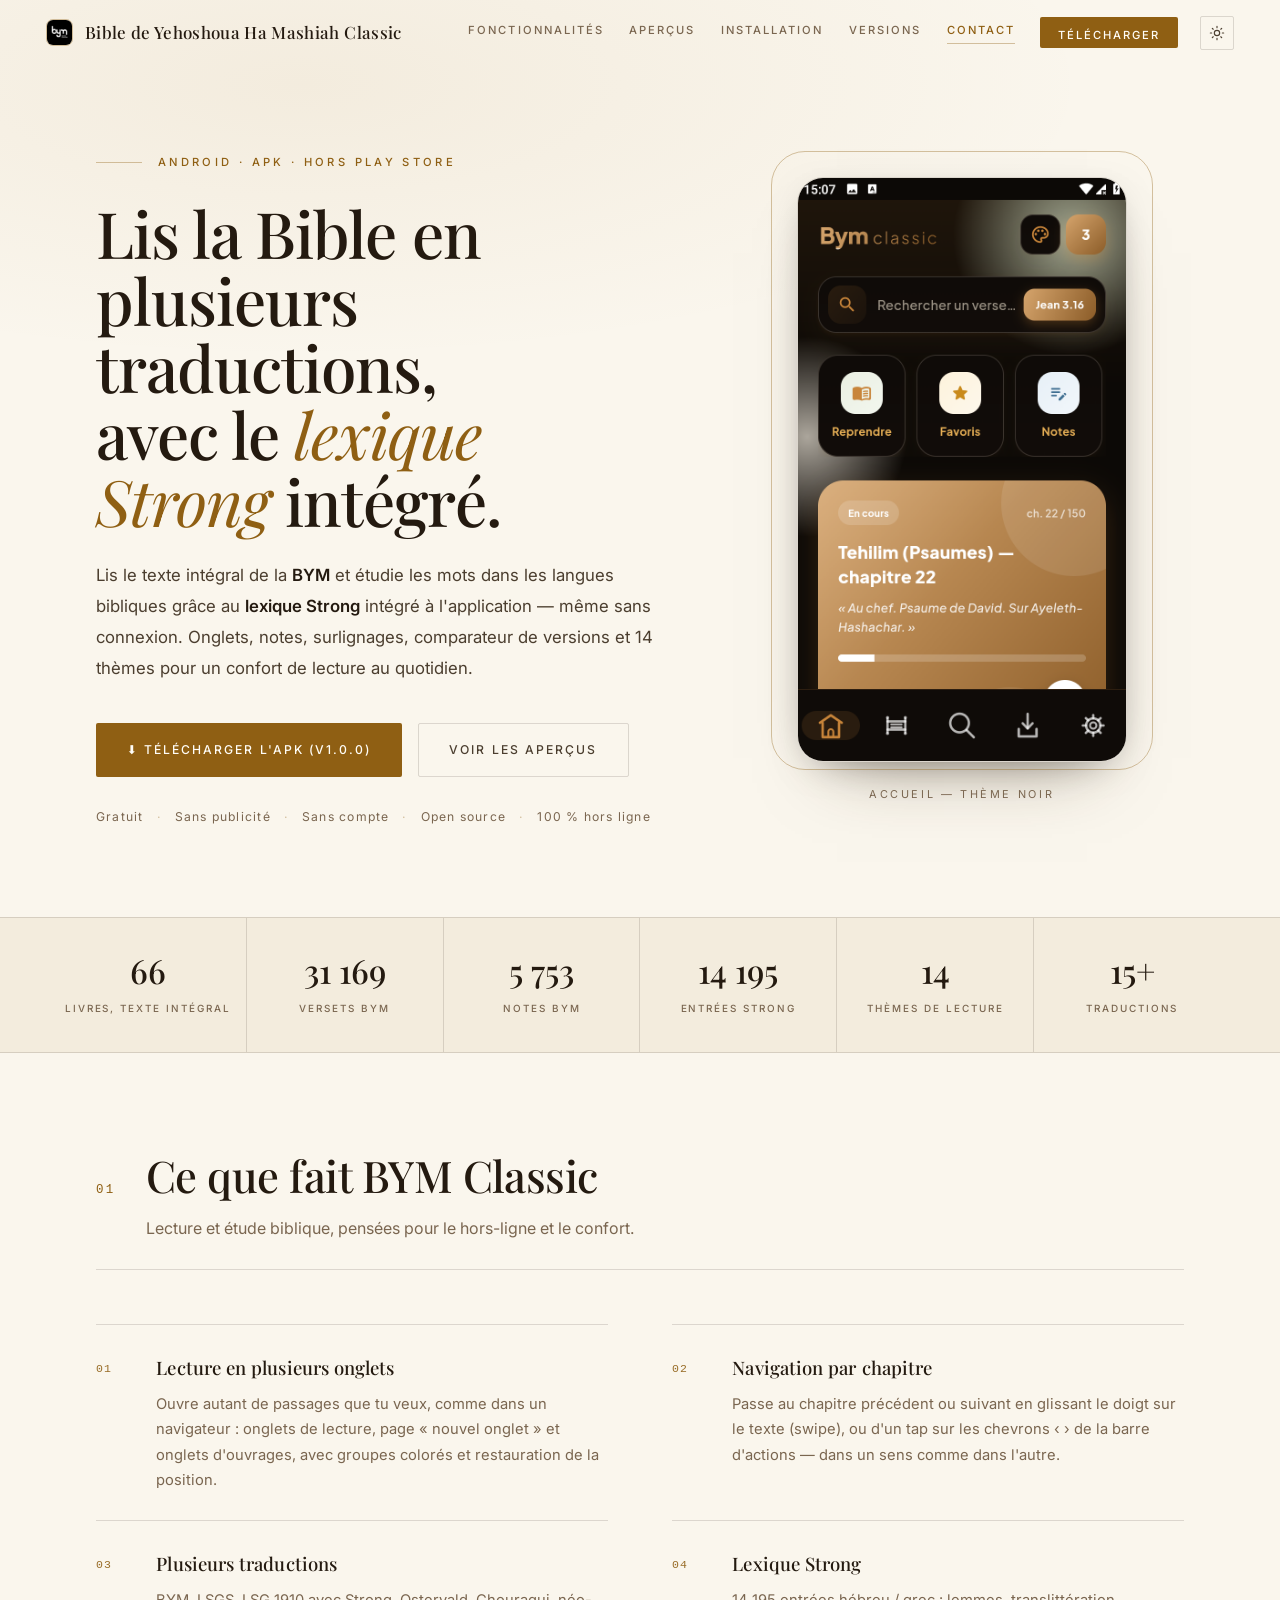
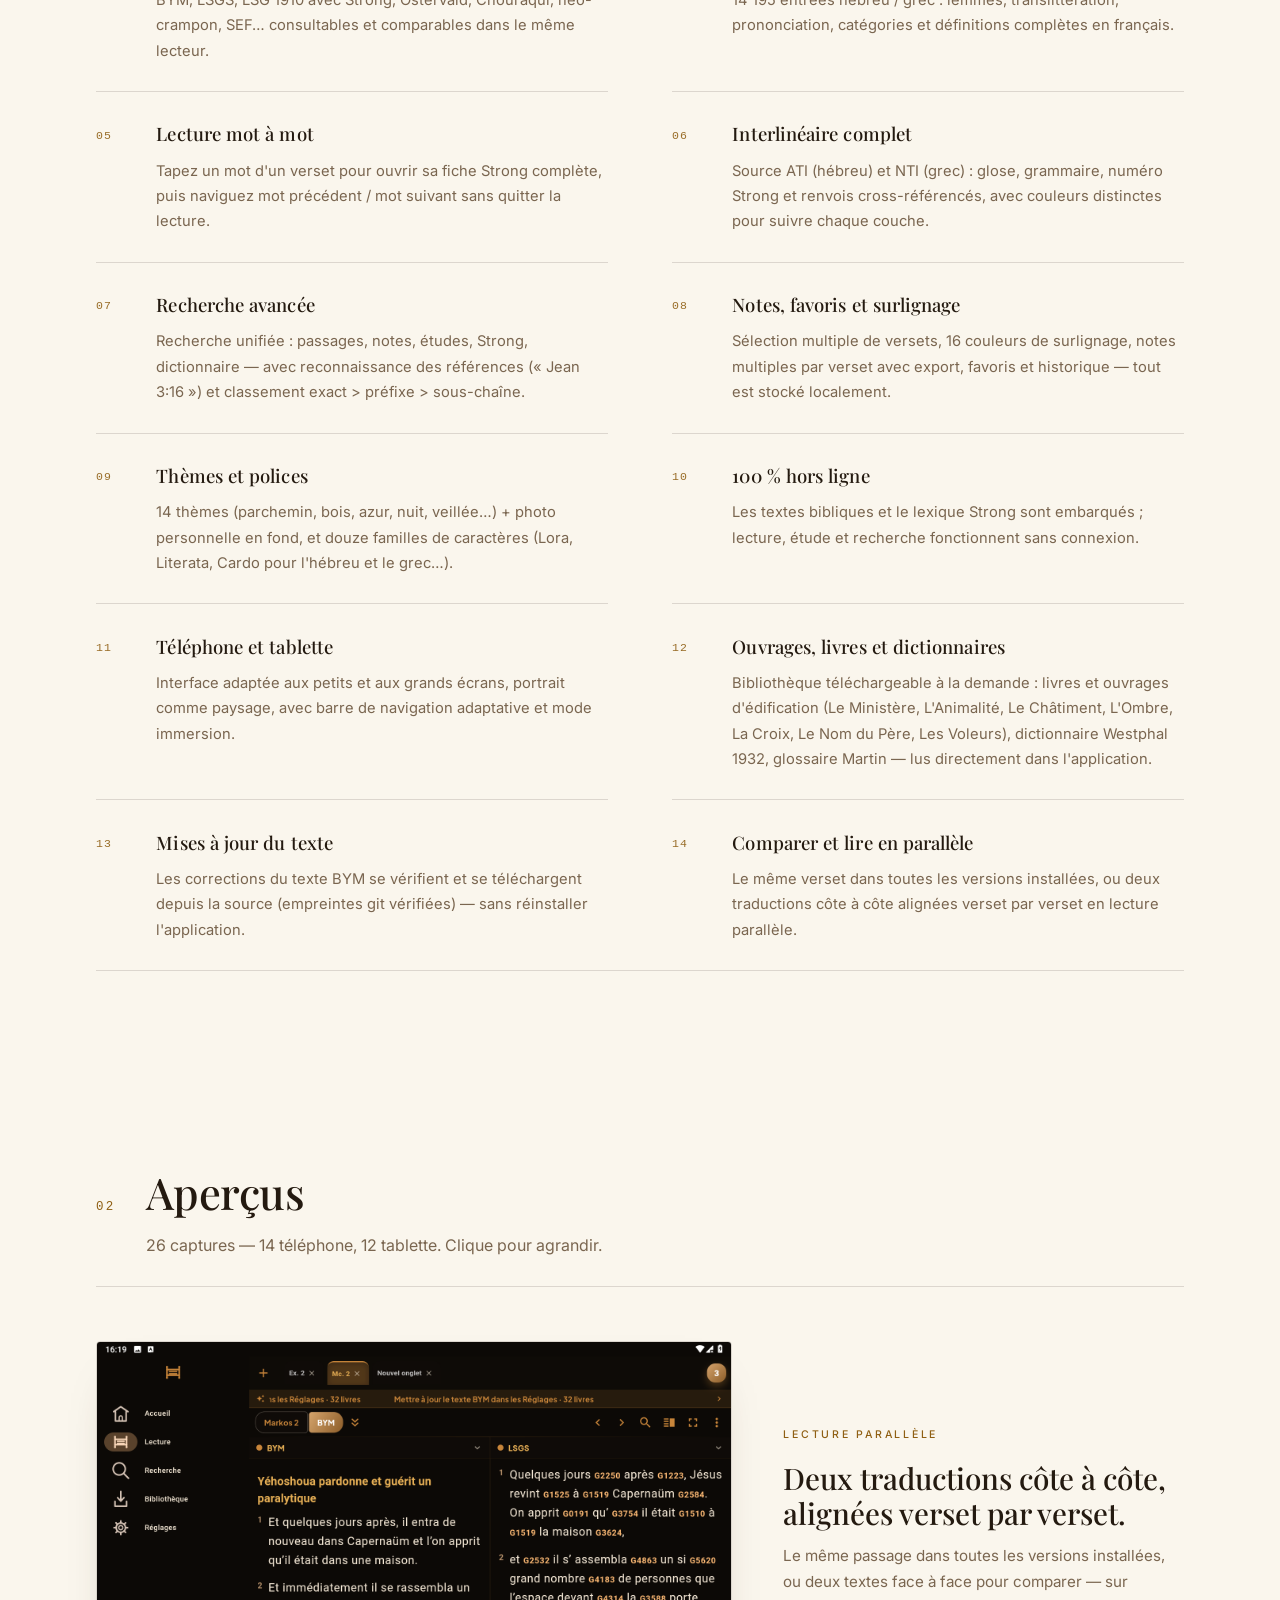
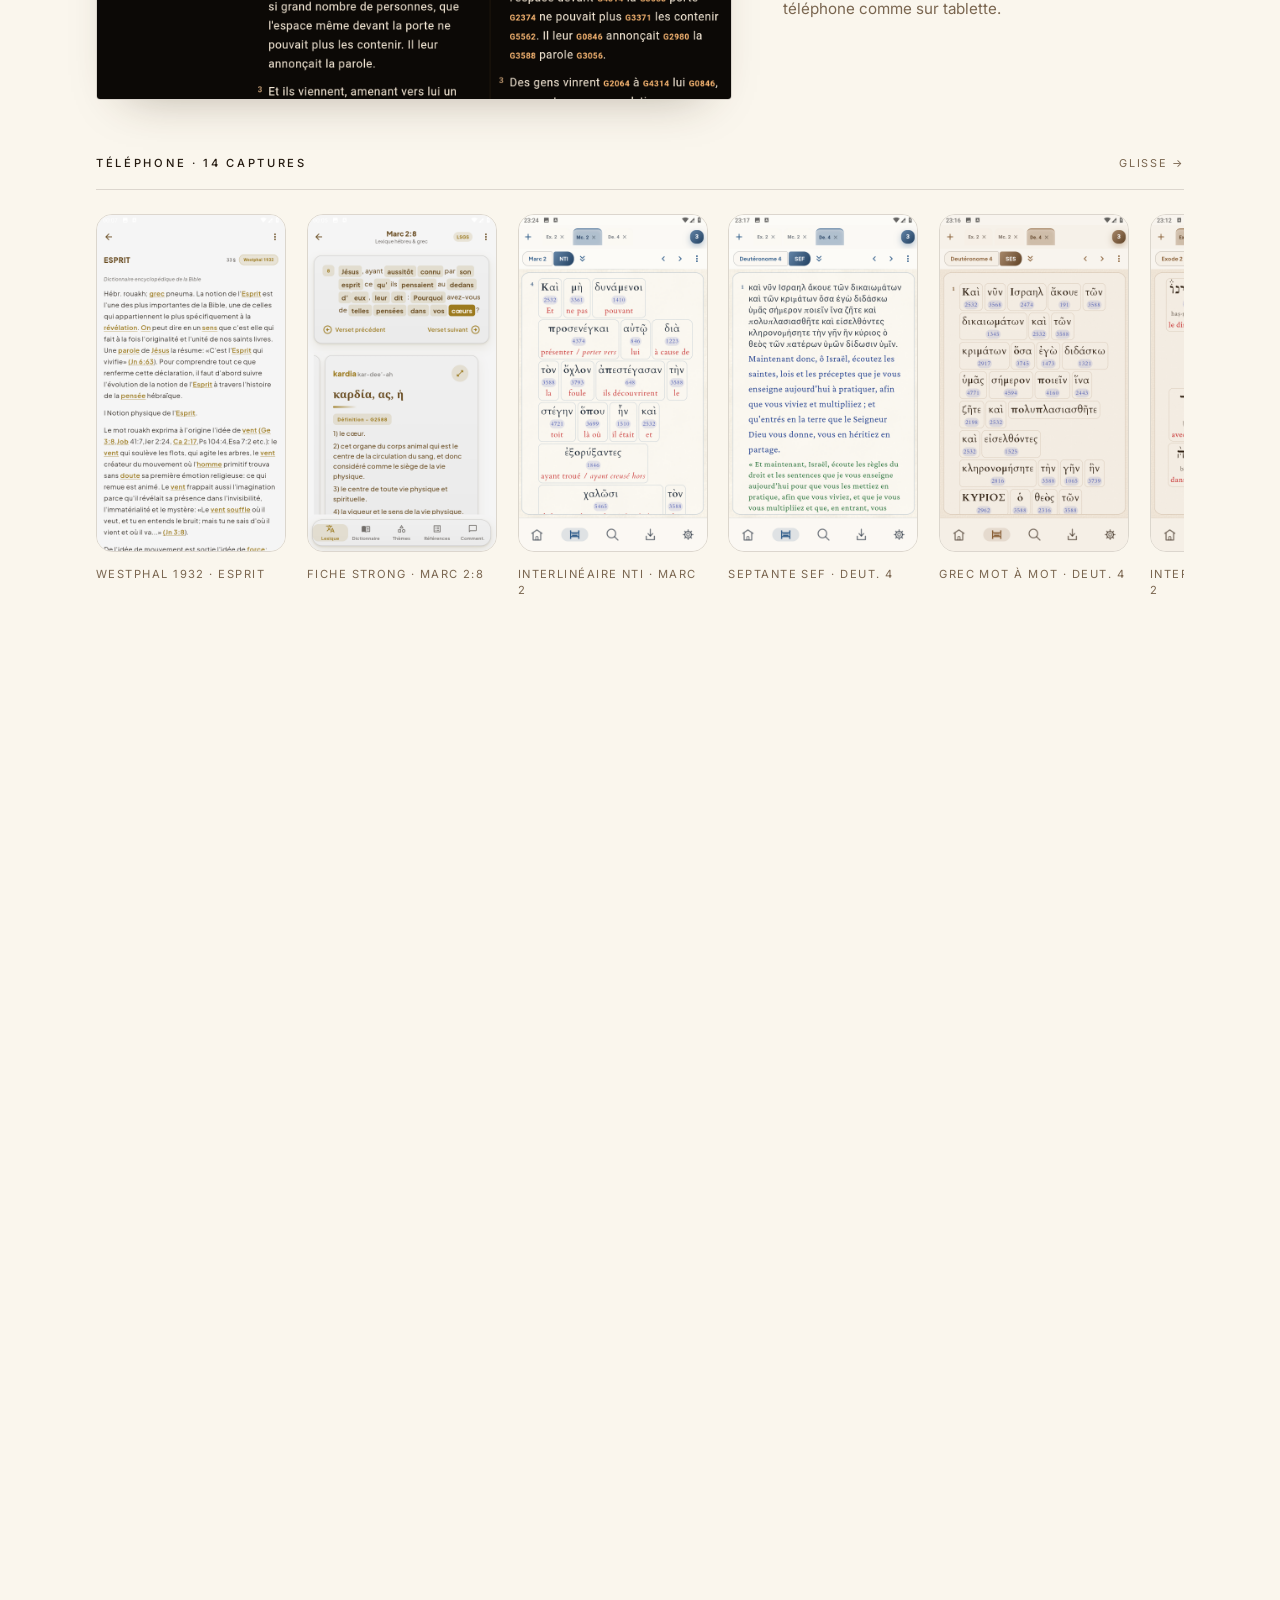
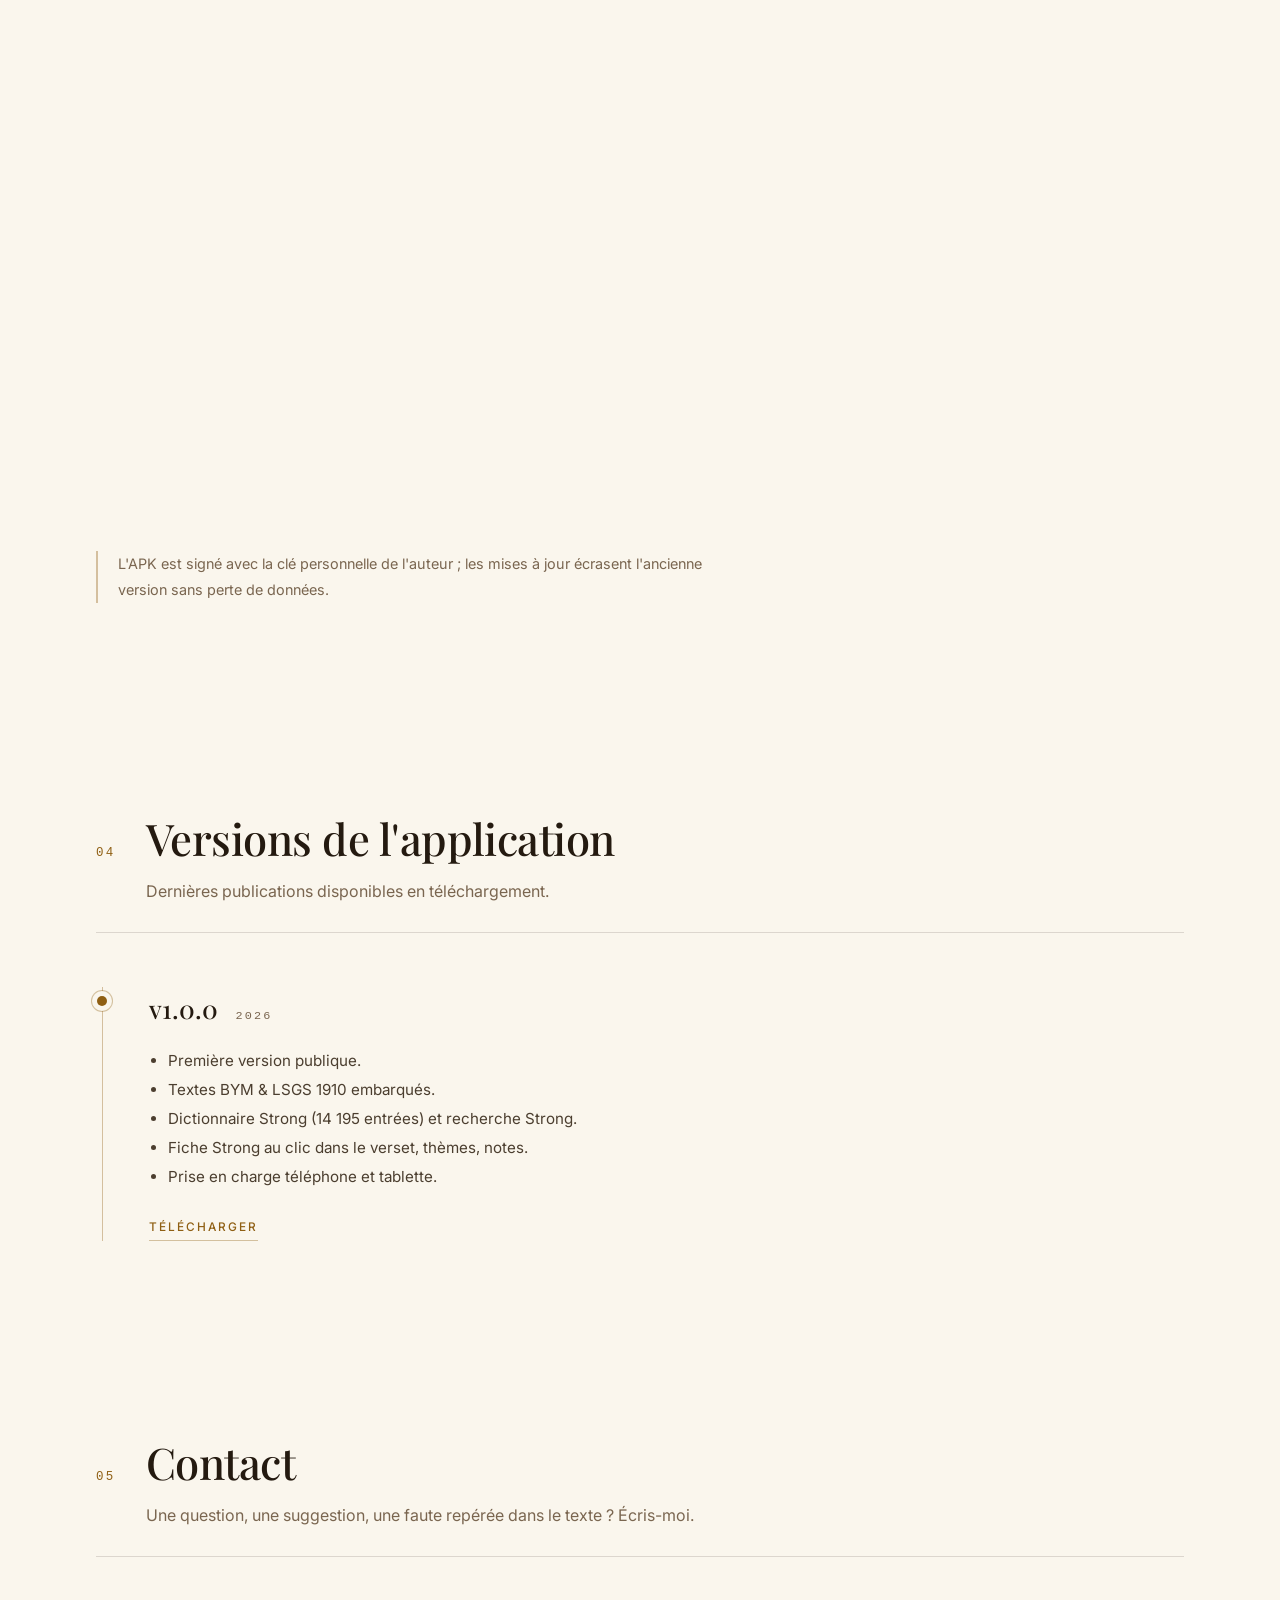
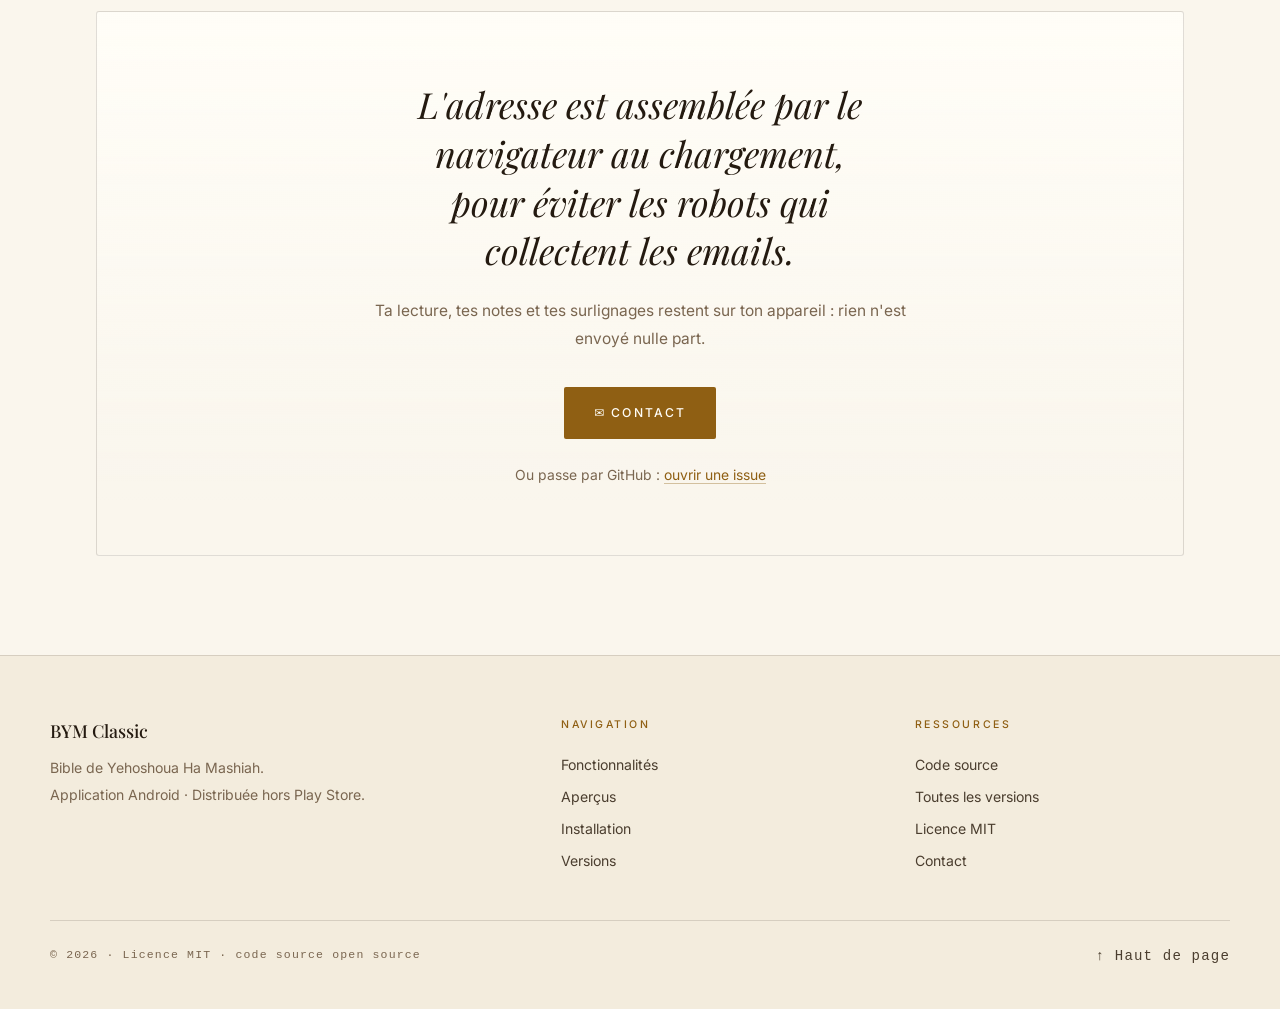
==== docs/index.html @ f4d00340 "site: nom complet dans le menu au-dela de 1280 px Bureau large : le logo affiche « Bible de Yehoshou" ====
﻿<!doctype html>
<html lang="fr" data-theme="dark">
<head>
  <meta charset="utf-8" />
  <meta name="viewport" content="width=device-width, initial-scale=1" />
  <meta name="description" content="BYM Classic — Bible de Yehoshoua Ha Mashiah. Application Android (APK) : lecture en plusieurs traductions, lexique Strong intégré (14 195 entrées), interlinéaires hébreu/grec, onglets, notes, 14 thèmes. 100 % hors ligne." />
  <meta name="theme-color" content="#15110c" />
  <title>BYM Classic — Bible de Yehoshoua Ha Mashiah</title>

  <!-- Aperçu lors du partage (liens, messageries…) -->
  <meta property="og:type" content="website" />
  <meta property="og:site_name" content="BYM Classic" />
  <meta property="og:title" content="BYM Classic — Bible de Yehoshoua Ha Mashiah" />
  <meta property="og:description" content="Lis la Bible en plusieurs traductions, avec le lexique Strong intégré. Android · APK · 100 % hors ligne · Gratuit, sans publicité." />
  <meta property="og:image" content="assets/icon-192.png" />
  <meta name="twitter:card" content="summary" />
  <meta name="twitter:title" content="BYM Classic — Bible de Yehoshoua Ha Mashiah" />
  <meta name="twitter:description" content="Lecture biblique multi-traductions, Strong, interlinéaires, 14 thèmes. Android · APK · hors ligne." />
  <meta name="twitter:image" content="assets/icon-192.png" />

  <link rel="preconnect" href="https://fonts.googleapis.com" />
  <script>document.documentElement.classList.add('js');</script>
  <link rel="preconnect" href="https://fonts.gstatic.com" crossorigin />
  <link href="https://fonts.googleapis.com/css2?family=Inter:wght@400;500;600&family=Playfair+Display:ital,wght@0,400;0,500;0,600;1,400;1,500&display=swap" rel="stylesheet" />
  <link rel="stylesheet" href="style.css" />
  <link rel="icon" type="image/png" href="assets/icon-64.png" />

  <script type="application/ld+json">
  {
    "@context": "https://schema.org",
    "@type": "SoftwareApplication",
    "name": "BYM Classic — Bible de Yehoshoua Ha Mashiah",
    "operatingSystem": "Android",
    "applicationCategory": "BookApplication",
    "softwareVersion": "1.0.0",
    "offers": { "@type": "Offer", "price": "0", "priceCurrency": "EUR" },
    "downloadUrl": "https://github.com/victordiaz1000/bym-classic/releases/download/v1.0.0/bym-1.0.0.apk",
    "fileSize": "APK Android",
    "inLanguage": ["fr", "he", "grc"],
    "description": "Application biblique Android hors Play Store : plusieurs traductions, lexique Strong, interlinéaires ATI/NTI, onglets, notes, surlignages, 14 thèmes. Fonctionne 100 % hors ligne."
  }
  </script>
</head>
<body>
  <a class="skip-link" href="#main">Aller au contenu</a>
  <div id="progress" aria-hidden="true"></div>

  <!-- ========================= NAVIGATION ========================= -->
  <nav class="nav" aria-label="Navigation principale">
    <a class="brand" href="#top">
      <img class="brand-logo" src="assets/icon.png" alt="BYM" />
      <span class="brand-name">BYM Classic</span>
      <span class="brand-name-lg">Bible de Yehoshoua Ha Mashiah Classic</span>
    </a>

    <div class="nav-links" id="nav-menu">
      <a href="#features">Fonctionnalités</a>
      <a href="#screenshots">Aperçus</a>
      <a href="#install">Installation</a>
      <a href="#changelog">Versions</a>
      <a href="#contact">Contact</a>
      <a class="nav-cta" href="#download">Télécharger</a>
    </div>

    <div class="nav-side">
      <button id="theme-toggle" class="icon-btn" type="button" aria-label="Basculer le thème clair ou sombre" title="Thème clair / sombre">
        <svg class="icon-moon" viewBox="0 0 24 24" fill="none" stroke="currentColor" stroke-width="1.7" stroke-linecap="round" stroke-linejoin="round" aria-hidden="true"><path d="M12 3a6 6 0 0 0 9 9 9 9 0 1 1-9-9Z"/></svg>
        <svg class="icon-sun" viewBox="0 0 24 24" fill="none" stroke="currentColor" stroke-width="1.7" stroke-linecap="round" stroke-linejoin="round" aria-hidden="true"><circle cx="12" cy="12" r="4"/><path d="M12 2v2M12 20v2M4.93 4.93l1.41 1.41M17.66 17.66l1.41 1.41M2 12h2M20 12h2M6.34 17.66l-1.41 1.41M19.07 4.93l-1.41 1.41"/></svg>
      </button>
      <button id="nav-burger" class="icon-btn burger" type="button" aria-expanded="false" aria-controls="nav-menu" aria-label="Ouvrir le menu">
        <svg viewBox="0 0 24 24" fill="none" stroke="currentColor" stroke-width="1.8" stroke-linecap="round" aria-hidden="true"><path d="M4 7h16M4 12h16M4 17h16"/></svg>
      </button>
    </div>
  </nav>

  <!-- ========================= HERO ========================= -->
  <header class="hero" id="top">
    <div class="hero-text" id="main">
      <span class="overline">Android · APK · hors Play Store</span>
      <h1>Lis la Bible en plusieurs traductions,<br />avec le <em>lexique Strong</em> intégré.</h1>
      <p class="lead">
        Lis le texte intégral de la <strong>BYM</strong> et étudie les mots
        dans les langues bibliques grâce au <strong>lexique Strong</strong>
        intégré à l'application — même sans connexion. Onglets, notes,
        surlignages, comparateur de versions et 14 thèmes pour un confort de
        lecture au quotidien.
      </p>
      <div class="hero-actions">
        <a class="btn btn-primary" id="download" href="https://github.com/victordiaz1000/bym-classic/releases/download/v1.0.0/bym-1.0.0.apk" download>
          ⬇ Télécharger l'APK (v1.0.0)
        </a>
        <a class="btn btn-ghost" href="#screenshots">Voir les aperçus</a>
      </div>
      <p class="hero-note">
        Gratuit <span>·</span> Sans publicité <span>·</span> Sans compte <span>·</span> Open source <span>·</span> 100 % hors ligne
      </p>
    </div>

    <figure class="shot rv">
      <img src="assets/screenshots/phone-black-accueil.png" alt="Accueil BYM — thème noir" loading="eager" />
      <figcaption>Accueil — thème noir</figcaption>
    </figure>
  </header>

  <!-- ========================= STATS ========================= -->
  <section class="stats" aria-label="Chiffres clés">
    <ul>
      <li class="rv"><strong>66</strong><span>livres, texte intégral</span></li>
      <li class="rv"><strong>31 169</strong><span>versets BYM</span></li>
      <li class="rv"><strong>5 753</strong><span>notes BYM</span></li>
      <li class="rv"><strong>14 195</strong><span>entrées Strong</span></li>
      <li class="rv"><strong>14</strong><span>thèmes de lecture</span></li>
      <li class="rv"><strong>15+</strong><span>traductions</span></li>
    </ul>
  </section>

  <!-- ========================= FEATURES ========================= -->
  <section class="section" id="features">
    <div class="sec-head rv">
      <span class="sec-num">01</span>
      <h2>Ce que fait BYM Classic</h2>
      <p>Lecture et étude biblique, pensées pour le hors-ligne et le confort.</p>
    </div>

    <div class="index">
      <article class="entry rv"><span class="n">01</span><div><h3>Lecture en plusieurs onglets</h3><p>Ouvre autant de passages que tu veux, comme dans un navigateur : onglets de lecture, page « nouvel onglet » et onglets d'ouvrages, avec groupes colorés et restauration de la position.</p></div></article>
      <article class="entry rv"><span class="n">02</span><div><h3>Navigation par chapitre</h3><p>Passe au chapitre précédent ou suivant en glissant le doigt sur le texte (swipe), ou d'un tap sur les chevrons ‹ › de la barre d'actions — dans un sens comme dans l'autre.</p></div></article>
      <article class="entry rv"><span class="n">03</span><div><h3>Plusieurs traductions</h3><p>BYM, LSGS, LSG 1910 avec Strong, Ostervald, Chouraqui, néo-crampon, SEF… consultables et comparables dans le même lecteur.</p></div></article>
      <article class="entry rv"><span class="n">04</span><div><h3>Lexique Strong</h3><p>14 195 entrées hébreu / grec : lemmes, translittération, prononciation, catégories et définitions complètes en français.</p></div></article>
      <article class="entry rv"><span class="n">05</span><div><h3>Lecture mot à mot</h3><p>Tapez un mot d'un verset pour ouvrir sa fiche Strong complète, puis naviguez mot précédent / mot suivant sans quitter la lecture.</p></div></article>
      <article class="entry rv"><span class="n">06</span><div><h3>Interlinéaire complet</h3><p>Source ATI (hébreu) et NTI (grec) : glose, grammaire, numéro Strong et renvois cross-référencés, avec couleurs distinctes pour suivre chaque couche.</p></div></article>
      <article class="entry rv"><span class="n">07</span><div><h3>Recherche avancée</h3><p>Recherche unifiée : passages, notes, études, Strong, dictionnaire — avec reconnaissance des références (« Jean 3:16 ») et classement exact &gt; préfixe &gt; sous-chaîne.</p></div></article>
      <article class="entry rv"><span class="n">08</span><div><h3>Notes, favoris et surlignage</h3><p>Sélection multiple de versets, 16 couleurs de surlignage, notes multiples par verset avec export, favoris et historique — tout est stocké localement.</p></div></article>
      <article class="entry rv"><span class="n">09</span><div><h3>Thèmes et polices</h3><p>14 thèmes (parchemin, bois, azur, nuit, veillée…) + photo personnelle en fond, et douze familles de caractères (Lora, Literata, Cardo pour l'hébreu et le grec…).</p></div></article>
      <article class="entry rv"><span class="n">10</span><div><h3>100 % hors ligne</h3><p>Les textes bibliques et le lexique Strong sont embarqués ; lecture, étude et recherche fonctionnent sans connexion.</p></div></article>
      <article class="entry rv"><span class="n">11</span><div><h3>Téléphone et tablette</h3><p>Interface adaptée aux petits et aux grands écrans, portrait comme paysage, avec barre de navigation adaptative et mode immersion.</p></div></article>
      <article class="entry rv"><span class="n">12</span><div><h3>Ouvrages, livres et dictionnaires</h3><p>Bibliothèque téléchargeable à la demande : livres et ouvrages d'édification (Le Ministère, L'Animalité, Le Châtiment, L'Ombre, La Croix, Le Nom du Père, Les Voleurs), dictionnaire Westphal 1932, glossaire Martin — lus directement dans l'application.</p></div></article>
      <article class="entry rv"><span class="n">13</span><div><h3>Mises à jour du texte</h3><p>Les corrections du texte BYM se vérifient et se téléchargent depuis la source (empreintes git vérifiées) — sans réinstaller l'application.</p></div></article>
      <article class="entry rv"><span class="n">14</span><div><h3>Comparer et lire en parallèle</h3><p>Le même verset dans toutes les versions installées, ou deux traductions côte à côte alignées verset par verset en lecture parallèle.</p></div></article>
    </div>
  </section>

  <!-- ========================= SCREENSHOTS ========================= -->
  <section class="section" id="screenshots">
    <div class="sec-head rv">
      <span class="sec-num">02</span>
      <h2>Aperçus</h2>
      <p>26 captures — 14 téléphone, 12 tablette. Clique pour agrandir.</p>
    </div>

    <div class="feature-shot rv">
      <a class="shot-link" href="assets/screenshots/tablet-lecture-parallele-noir.png" data-lightbox="tablet" aria-label="Agrandir : lecture parallèle BYM / LSGS">
        <img src="assets/screenshots/tablet-lecture-parallele-noir.png" alt="Lecture parallèle BYM / LSGS — thème noir" loading="lazy" />
      </a>
      <div class="cap">
        <span class="kicker">Lecture parallèle</span>
        <h4>Deux traductions côte à côte, alignées verset par verset.</h4>
        <p>Le même passage dans toutes les versions installées, ou deux textes face à face pour comparer — sur téléphone comme sur tablette.</p>
      </div>
    </div>

    <div class="strip-head rv">
      <h4>Téléphone · 14 captures</h4>
      <span class="hint">glisse →</span>
    </div>
    <div class="strip rv">
      <figure><a href="assets/screenshots/phone-basrelief-dico.png" data-lightbox="phone" aria-label="Agrandir : Dictionnaire Westphal 1932 — article ESPRIT"><img src="assets/screenshots/phone-basrelief-dico.png" alt="Dictionnaire Westphal 1932 — article ESPRIT" loading="lazy" /></a><figcaption>Westphal 1932 · ESPRIT</figcaption></figure>
      <figure><a href="assets/screenshots/phone-basrelief-lexique.png" data-lightbox="phone" aria-label="Agrandir : Fiche Strong au clic dans le verset — Marc 2:8"><img src="assets/screenshots/phone-basrelief-lexique.png" alt="Fiche Strong au clic dans le verset — Marc 2:8, kardia (G2588)" loading="lazy" /></a><figcaption>Fiche Strong · Marc 2:8</figcaption></figure>
      <figure><a href="assets/screenshots/phone-cacao-interligne-nt.png" data-lightbox="phone" aria-label="Agrandir : Interlinéaire grec NTI — Marc 2"><img src="assets/screenshots/phone-cacao-interligne-nt.png" alt="Interlinéaire grec NTI — Marc 2" loading="lazy" /></a><figcaption>Interlinéaire NTI · Marc 2</figcaption></figure>
      <figure><a href="assets/screenshots/phone-cacao-septante.png" data-lightbox="phone" aria-label="Agrandir : Septante SEF, grec et français — Deutéronome 4"><img src="assets/screenshots/phone-cacao-septante.png" alt="Septante SEF, grec et français — Deutéronome 4" loading="lazy" /></a><figcaption>Septante SEF · Deut. 4</figcaption></figure>
      <figure><a href="assets/screenshots/phone-cacao-interligne.png" data-lightbox="phone" aria-label="Agrandir : Grec mot à mot SES — Deutéronome 4"><img src="assets/screenshots/phone-cacao-interligne.png" alt="Grec mot à mot SES — Deutéronome 4" loading="lazy" /></a><figcaption>Grec mot à mot · Deut. 4</figcaption></figure>
      <figure><a href="assets/screenshots/phone-cacao-interligne-heb.png" data-lightbox="phone" aria-label="Agrandir : Interlinéaire hébreu ATI — Exode 2"><img src="assets/screenshots/phone-cacao-interligne-heb.png" alt="Interlinéaire hébreu ATI — Exode 2" loading="lazy" /></a><figcaption>Interlinéaire ATI · Exode 2</figcaption></figure>
      <figure><a href="assets/screenshots/phone-bois-accueil.png" data-lightbox="phone" aria-label="Agrandir : Accueil thème bois"><img src="assets/screenshots/phone-bois-accueil.png" alt="Accueil thème bois" loading="lazy" /></a><figcaption>Accueil · thème bois</figcaption></figure>
      <figure><a href="assets/screenshots/phone-black-note.png" data-lightbox="phone" aria-label="Agrandir : Notes"><img src="assets/screenshots/phone-black-note.png" alt="Notes" loading="lazy" /></a><figcaption>Notes</figcaption></figure>
      <figure><a href="assets/screenshots/phone-black-lexique.png" data-lightbox="phone" aria-label="Agrandir : Lexique Strong"><img src="assets/screenshots/phone-black-lexique.png" alt="Lexique Strong" loading="lazy" /></a><figcaption>Lexique Strong</figcaption></figure>
      <figure><a href="assets/screenshots/phone-b-livre.png" data-lightbox="phone" aria-label="Agrandir : Onglet livres thème bleu"><img src="assets/screenshots/phone-b-livre.png" alt="Onglet livres thème bleu" loading="lazy" /></a><figcaption>Onglets · thème bleu</figcaption></figure>
      <figure><a href="assets/screenshots/phone-beige-lecture.png" data-lightbox="phone" aria-label="Agrandir : Lecture thème beige"><img src="assets/screenshots/phone-beige-lecture.png" alt="Lecture thème beige" loading="lazy" /></a><figcaption>Lecture · thème beige</figcaption></figure>
      <figure><a href="assets/screenshots/phone-black-lecture.png" data-lightbox="phone" aria-label="Agrandir : Lecture thème noir"><img src="assets/screenshots/phone-black-lecture.png" alt="Lecture thème noir" loading="lazy" /></a><figcaption>Lecture · thème noir</figcaption></figure>
      <figure><a href="assets/screenshots/phone-black-accueil.png" data-lightbox="phone" aria-label="Agrandir : Accueil thème noir"><img src="assets/screenshots/phone-black-accueil.png" alt="Accueil thème noir" loading="lazy" /></a><figcaption>Accueil · thème noir</figcaption></figure>
      <figure><a href="assets/screenshots/phone-bois-lecture.png" data-lightbox="phone" aria-label="Agrandir : Lecture thème bois"><img src="assets/screenshots/phone-bois-lecture.png" alt="Lecture thème bois" loading="lazy" /></a><figcaption>Lecture · thème bois</figcaption></figure>
    </div>

    <div class="strip-head rv">
      <h4>Tablette · 12 captures</h4>
      <span class="hint">clique pour agrandir</span>
    </div>
    <div class="grid-shot rv">
      <a href="assets/screenshots/tablet-beige-lecture.png" data-lightbox="tablet" aria-label="Agrandir : Tablette lecture beige"><img src="assets/screenshots/tablet-beige-lecture.png" alt="Tablette lecture beige" loading="lazy" /></a>
      <a href="assets/screenshots/tablet-beige-lecture-2.png" data-lightbox="tablet" aria-label="Agrandir : Tablette lecture beige variante"><img src="assets/screenshots/tablet-beige-lecture-2.png" alt="Tablette lecture beige variante" loading="lazy" /></a>
      <a href="assets/screenshots/tablet-beige-lecture-interligne.png" data-lightbox="tablet" aria-label="Agrandir : Tablette lecture interligne"><img src="assets/screenshots/tablet-beige-lecture-interligne.png" alt="Tablette lecture beige interligne" loading="lazy" /></a>
      <a href="assets/screenshots/tablet-beige-recherche.png" data-lightbox="tablet" aria-label="Agrandir : Tablette recherche"><img src="assets/screenshots/tablet-beige-recherche.png" alt="Tablette recherche beige" loading="lazy" /></a>
      <a href="assets/screenshots/tablet-blue-livre.png" data-lightbox="tablet" aria-label="Agrandir : Tablette livres bleu"><img src="assets/screenshots/tablet-blue-livre.png" alt="Tablette livres bleu" loading="lazy" /></a>
      <a href="assets/screenshots/tablet-bois-lecture.png" data-lightbox="tablet" aria-label="Agrandir : Tablette lecture bois"><img src="assets/screenshots/tablet-bois-lecture.png" alt="Tablette lecture bois" loading="lazy" /></a>
      <a href="assets/screenshots/tablet-bois-lecture-notes.png" data-lightbox="tablet" aria-label="Agrandir : Tablette lecture bois avec note BYM"><img src="assets/screenshots/tablet-bois-lecture-notes.png" alt="Tablette lecture bois — Jean 11 avec note BYM en ligne" loading="lazy" /></a>
      <a href="assets/screenshots/tablet-catalogue-theme.png" data-lightbox="tablet" aria-label="Agrandir : Catalogue des thèmes"><img src="assets/screenshots/tablet-catalogue-theme.png" alt="Catalogue des thèmes (tablette)" loading="lazy" /></a>
      <a href="assets/screenshots/tablet-lecture-parallele-noir.png" data-lightbox="tablet" aria-label="Agrandir : Lecture parallèle BYM / LSGS"><img src="assets/screenshots/tablet-lecture-parallele-noir.png" alt="Lecture parallèle BYM / LSGS — thème noir" loading="lazy" /></a>
      <a href="assets/screenshots/tablet-surlignage-etude.png" data-lightbox="tablet" aria-label="Agrandir : Surlignage d'un verset"><img src="assets/screenshots/tablet-surlignage-etude.png" alt="Feuille d'étude du verset — surlignage" loading="lazy" /></a>
      <a href="assets/screenshots/tablet-recherche-categories.png" data-lightbox="tablet" aria-label="Agrandir : Recherche par catégories"><img src="assets/screenshots/tablet-recherche-categories.png" alt="Recherche — catégories et filtres" loading="lazy" /></a>
      <a href="assets/screenshots/tablet-dico-westphal.png" data-lightbox="tablet" aria-label="Agrandir : Dictionnaire Westphal 1932"><img src="assets/screenshots/tablet-dico-westphal.png" alt="Dictionnaire Westphal 1932" loading="lazy" /></a>
    </div>
  </section>

  <!-- ========================= INSTALL ========================= -->
  <section class="section" id="install">
    <div class="sec-head rv">
      <span class="sec-num">03</span>
      <h2>Installer l'APK hors Play Store</h2>
      <p>Android bloque par défaut l'installation de sources inconnues — voici les étapes.</p>
    </div>

    <ol class="steps-ed">
      <li class="rv"><span class="num">I</span><p><strong>Téléchargez</strong> le fichier APK via le bouton ci-dessus (ou dans « Versions »).</p></li>
      <li class="rv"><span class="num">II</span><p>Quand Chrome vous prévient « fichier potentiellement dangereux », choisissez <em>« Télécharger quand même »</em> (l'APK vient de GitHub Releases).</p></li>
      <li class="rv"><span class="num">III</span><p>Ouvrez le fichier téléchargé. Android vous demande d'autoriser l'installation depuis votre navigateur : activez <em>« Autoriser cette source »</em>.</p></li>
      <li class="rv"><span class="num">IV</span><p>Validez l'installation. BYM apparaît dans vos applications.</p></li>
    </ol>
    <p class="steps-note rv">
      L'APK est signé avec la clé personnelle de l'auteur ; les mises à jour écrasent
      l'ancienne version sans perte de données.
    </p>
  </section>

  <!-- ========================= CHANGELOG ========================= -->
  <section class="section" id="changelog">
    <div class="sec-head rv">
      <span class="sec-num">04</span>
      <h2>Versions de l'application</h2>
      <p>Dernières publications disponibles en téléchargement.</p>
    </div>

    <div class="changelog rv" id="changelog-list">
      <div class="release">
        <div class="release-head">
          <span class="release-tag">v1.0.0</span>
          <span class="release-date">2026</span>
        </div>
        <ul>
          <li>Première version publique.</li>
          <li>Textes BYM &amp; LSGS 1910 embarqués.</li>
          <li>Dictionnaire Strong (14 195 entrées) et recherche Strong.</li>
          <li>Fiche Strong au clic dans le verset, thèmes, notes.</li>
          <li>Prise en charge téléphone et tablette.</li>
        </ul>
        <a class="release-link" id="release-1.0.0" href="https://github.com/victordiaz1000/bym-classic/releases/download/v1.0.0/bym-1.0.0.apk" download>Télécharger</a>
      </div>
    </div>
    <p class="releases-live-note" id="releases-note" hidden>
      Versions mises à jour automatiquement depuis
      <a href="https://github.com/victordiaz1000/bym-classic/releases" target="_blank" rel="noopener">GitHub Releases</a>.
    </p>
  </section>

  <!-- ========================= CONTACT ========================= -->
  <section class="section" id="contact">
    <div class="sec-head rv">
      <span class="sec-num">05</span>
      <h2>Contact</h2>
      <p>Une question, une suggestion, une faute repérée dans le texte ? Écris-moi.</p>
    </div>

    <div class="contact-card rv">
      <p class="contact-title">
        L'adresse est assemblée par le navigateur au chargement, pour éviter
        les robots qui collectent les emails.
      </p>
      <p class="contact-text">
        Ta lecture, tes notes et tes surlignages restent sur ton appareil :
        rien n'est envoyé nulle part.
      </p>
      <a class="btn btn-primary" id="contact-mail" href="#contact"
         data-user="victordiazayakana10" data-domain="gmail.com">
        ✉ Contact
      </a>
      <p class="contact-alt">
        Ou passe par GitHub :
        <a href="https://github.com/victordiaz1000/bym-classic/issues"
           target="_blank" rel="noopener">ouvrir une issue</a>
      </p>
    </div>
  </section>

  <!-- ========================= FOOTER ========================= -->
  <footer class="footer">
    <div class="footer-in">
      <div>
        <strong>BYM Classic</strong>
        <p>Bible de Yehoshoua Ha Mashiah.<br />Application Android · Distribuée hors Play Store.</p>
      </div>
      <div>
        <h5>Navigation</h5>
        <ul>
          <li><a href="#features">Fonctionnalités</a></li>
          <li><a href="#screenshots">Aperçus</a></li>
          <li><a href="#install">Installation</a></li>
          <li><a href="#changelog">Versions</a></li>
        </ul>
      </div>
      <div>
        <h5>Ressources</h5>
        <ul>
          <li><a href="https://github.com/victordiaz1000/bym-classic" target="_blank" rel="noopener">Code source</a></li>
          <li><a href="https://github.com/victordiaz1000/bym-classic/releases" target="_blank" rel="noopener">Toutes les versions</a></li>
          <li><a href="https://github.com/victordiaz1000/bym-classic/blob/main/LICENSE" target="_blank" rel="noopener">Licence MIT</a></li>
          <li><a href="#contact">Contact</a></li>
        </ul>
      </div>
    </div>
    <div class="footer-copy">
      <span>© <span id="year">2026</span> · Licence MIT · code source open source</span>
      <span><a href="#top">↑ Haut de page</a></span>
    </div>
  </footer>

  <!-- ========================= LIGHTBOX ========================= -->
  <div class="lightbox" id="lightbox" role="dialog" aria-modal="true" aria-label="Aperçu en grand" hidden>
    <button class="lb-close icon-btn" type="button" aria-label="Fermer (Échap)">
      <svg viewBox="0 0 24 24" fill="none" stroke="currentColor" stroke-width="2" stroke-linecap="round"><path d="M18 6 6 18M6 6l12 12"/></svg>
    </button>
    <button class="lb-prev icon-btn" type="button" aria-label="Image précédente (←)">
      <svg viewBox="0 0 24 24" fill="none" stroke="currentColor" stroke-width="2" stroke-linecap="round" stroke-linejoin="round"><path d="m15 18-6-6 6-6"/></svg>
    </button>
    <figure class="lb-figure">
      <img class="lb-img" id="lb-img" src="" alt="" />
      <figcaption class="lb-caption" id="lb-caption"></figcaption>
    </figure>
    <button class="lb-next icon-btn" type="button" aria-label="Image suivante (→)">
      <svg viewBox="0 0 24 24" fill="none" stroke="currentColor" stroke-width="2" stroke-linecap="round" stroke-linejoin="round"><path d="m9 18 6-6-6-6"/></svg>
    </button>
  </div>

  <script src="script.js"></script>
</body>
</html>
---- docs/style.css ----
/* ============================================================
   BYM Classic — page de présentation
   Direction « éditorial premium » :
   grands titres serif, filets d'un pixel, filets or,
   index numéroté, frise de versions, pellicule de captures.
   Tokens hérités de la palette « Veillée » de l'application.
   ============================================================ */

/* ===== Tokens — thème sombre (défaut) ===== */
:root {
  --bg:        #15110c;
  --bg-alt:    #1b1610;
  --surface:   #221c15;
  --surface-2: #2a2219;
  --ink:       #f5efe4;
  --ink-soft:  #d6cbbc;
  --muted:     #97897a;
  --accent:    #d9a55a;
  --accent-2:  #f0c384;
  --on-accent: #17120b;
  --ring:      rgba(245, 239, 228, .11);
  --line-gold: rgba(217, 165, 90, .34);
  --glow:      rgba(217, 165, 90, .08);
  --nav-bg:    rgba(21, 17, 12, .82);
  --shadow:    0 40px 90px -40px rgba(0, 0, 0, .78);
  --shadow-sm: 0 26px 60px -32px rgba(0, 0, 0, .7);
  --radius:    3px;
  --max:       1180px;
  color-scheme: dark;
}

/* ===== Tokens — thème clair ===== */
[data-theme="light"] {
  --bg:        #faf6ed;
  --bg-alt:    #f3ecdd;
  --surface:   #fffdf7;
  --surface-2: #f6f0e2;
  --ink:       #241a10;
  --ink-soft:  #4b3e2f;
  --muted:     #7a6650;
  --accent:    #8f5f13;
  --accent-2:  #7d5310;
  --on-accent: #fffdf7;
  --ring:      rgba(36, 26, 16, .14);
  --line-gold: rgba(143, 95, 19, .36);
  --glow:      rgba(154, 103, 22, .07);
  --nav-bg:    rgba(250, 246, 237, .85);
  --shadow:    0 36px 70px -40px rgba(60, 42, 20, .5);
  --shadow-sm: 0 22px 48px -30px rgba(60, 42, 20, .4);
  color-scheme: light;
}

/* ===== Base ===== */
* { box-sizing: border-box; }
html {
  scroll-behavior: smooth;
  scroll-padding-top: 88px;
  /* aucun debordement horizontal (barre de defilement fantome sur telephone) */
  overflow-x: hidden;
  overflow-x: clip; /* les navigateurs qui le gèrent : sans conteneur de defilement */
}
body {
  margin: 0;
  font-family: 'Inter', system-ui, -apple-system, Segoe UI, Roboto, sans-serif;
  color: var(--ink);
  background: var(--bg);
  line-height: 1.65;
  -webkit-font-smoothing: antialiased;
  overflow-x: hidden;
}
a { color: inherit; text-decoration: none; }
img { max-width: 100%; display: block; }
button { font: inherit; color: inherit; cursor: pointer; }
::selection { background: var(--accent); color: var(--on-accent); }

:focus-visible {
  outline: 2px solid var(--accent);
  outline-offset: 3px;
  border-radius: 2px;
}

.skip-link {
  /* hors champ par transform (pas de largeur hors-canvas => aucun panoramique horizontal) */
  position: absolute; left: .6rem; top: .6rem; z-index: 90;
  transform: translateY(-300%);
  background: var(--accent); color: var(--on-accent);
  padding: .65rem 1.2rem; font-weight: 600; letter-spacing: .06em;
}
.skip-link:focus { transform: none; }

::-webkit-scrollbar { width: 11px; height: 11px; }
::-webkit-scrollbar-track { background: var(--bg-alt); }
::-webkit-scrollbar-thumb { background: var(--line-gold); border: 3px solid var(--bg-alt); border-radius: 6px; }

@media (prefers-reduced-motion: reduce) {
  html { scroll-behavior: auto; }
  * { transition: none !important; animation: none !important; }
  .rv { opacity: 1 !important; transform: none !important; }
}

/* ===== Barre de progression ===== */
#progress {
  position: fixed; top: 0; left: 0; z-index: 70;
  height: 2px; width: 0;
  background: linear-gradient(90deg, var(--accent), var(--accent-2));
  transition: width .1s linear;
}

/* ===== Nav ===== */
.nav {
  position: fixed; top: 0; left: 0; right: 0; z-index: 60;
  height: 66px;
  display: flex; align-items: center; gap: 1.4rem;
  padding: 0 clamp(18px, 4vw, 46px);
  border-bottom: 1px solid transparent;
  transition: background-color .4s ease, border-color .4s ease;
}
.nav.scrolled {
  background: var(--nav-bg);
  backdrop-filter: blur(16px) saturate(1.3);
  -webkit-backdrop-filter: blur(16px) saturate(1.3);
  border-bottom-color: var(--ring);
}
.brand { display: flex; align-items: center; gap: .75rem; margin-right: auto; min-width: 0; }
.brand-logo { height: 27px; width: 27px; border-radius: 7px; border: 1px solid var(--line-gold); }
.brand-name, .brand-name-lg {
  font-family: 'Playfair Display', Georgia, serif;
  font-weight: 500; font-size: 1.06rem; letter-spacing: .02em;
  white-space: nowrap;
}
.brand-name-lg { display: none; }
.nav-side { display: flex; gap: .5rem; align-items: center; }
.icon-btn {
  display: inline-flex; align-items: center; justify-content: center;
  width: 34px; height: 34px; border-radius: 2px;
  background: transparent; border: 1px solid var(--ring); color: var(--ink-soft);
  transition: color .2s ease, border-color .2s ease;
}
.icon-btn:hover { color: var(--accent); border-color: var(--line-gold); }
.icon-btn svg { width: 16px; height: 16px; }
.burger { display: none; }
[data-theme="dark"] .icon-sun { display: none; }
[data-theme="light"] .icon-moon { display: none; }

.nav-links { display: flex; gap: clamp(.9rem, 2vw, 1.7rem); align-items: center; }
.nav-links a {
  color: var(--muted); font-size: .7rem; font-weight: 500;
  letter-spacing: .18em; text-transform: uppercase;
  padding-bottom: 3px; border-bottom: 1px solid transparent;
  transition: color .25s ease, border-color .25s ease;
}
.nav-links a:hover { color: var(--ink); text-decoration: none; }
.nav-links a.is-active { color: var(--accent); border-bottom-color: var(--line-gold); }
.nav-cta {
  background: var(--accent); color: var(--on-accent) !important;
  padding: .58rem 1.1rem; border-radius: 2px; border-bottom: none !important;
  transition: background-color .25s ease, transform .25s ease;
}
.nav-cta:hover { background: var(--accent-2); transform: translateY(-1px); }

/* ===== Hero ===== */
.hero {
  position: relative;
  max-width: var(--max); margin: 0 auto;
  padding: clamp(126px, 17vh, 180px) clamp(20px, 4vw, 46px) clamp(74px, 10vh, 116px);
  display: grid; grid-template-columns: 1.12fr .88fr;
  gap: clamp(44px, 6vw, 84px); align-items: center;
}
.hero::before {
  content: ""; position: absolute; inset: -8% -30% 30% -30%; pointer-events: none;
  background: radial-gradient(60% 55% at 32% 22%, var(--glow), transparent 70%);
}
.hero-text { position: relative; z-index: 1; }
.overline {
  display: flex; align-items: center; gap: 1rem;
  font-size: .7rem; font-weight: 500; letter-spacing: .3em;
  text-transform: uppercase; color: var(--accent);
}
.overline::before { content: ""; width: 46px; height: 1px; background: var(--line-gold); flex: none; }
.hero-text h1 {
  font-family: 'Playfair Display', Georgia, serif;
  font-weight: 500;
  font-size: clamp(2.35rem, 5vw, 4.3rem);
  line-height: 1.05; letter-spacing: -.015em;
  margin: 1.7rem 0 1.6rem;
}
.hero-text h1 em { font-style: italic; font-weight: 400; color: var(--accent); }
.lead {
  color: var(--ink-soft); font-size: 1.05rem; line-height: 1.85;
  max-width: 56ch; margin: 0;
}
.lead strong { font-weight: 600; color: var(--ink); }
.hero-actions { display: flex; gap: 1rem; margin-top: 2.4rem; flex-wrap: wrap; }
.btn {
  display: inline-flex; align-items: center; gap: .55rem;
  padding: 1rem 1.9rem; border-radius: 2px;
  font-size: .76rem; font-weight: 500; letter-spacing: .17em; text-transform: uppercase;
  transition: transform .25s ease, background-color .25s ease, border-color .25s ease, color .25s ease;
}
.btn:hover { transform: translateY(-2px); text-decoration: none; }
.btn-primary { background: var(--accent); color: var(--on-accent); }
.btn-primary:hover { background: var(--accent-2); }
.btn-ghost { border: 1px solid var(--ring); color: var(--ink-soft); }
.btn-ghost:hover { border-color: var(--line-gold); color: var(--accent); }
.hero-note { color: var(--muted); font-size: .76rem; letter-spacing: .1em; margin: 1.9rem 0 0; }
.hero-note span { color: var(--line-gold); margin: 0 .55rem; }

/* Capture du hero : double filet */
.shot { position: relative; margin: 0; justify-self: center; z-index: 1; }
.shot::before {
  content: ""; position: absolute; inset: -26px -26px 34px;
  border: 1px solid var(--line-gold); border-radius: 34px; pointer-events: none;
}
.shot img {
  width: 100%; max-width: 330px; margin: 0 auto; border-radius: 26px;
  border: 1px solid var(--ring);
  box-shadow: var(--shadow), 0 10px 40px -20px rgba(0, 0, 0, .5);
}
.shot figcaption {
  margin-top: 1.5rem; text-align: center;
  font-size: .68rem; letter-spacing: .24em; text-transform: uppercase; color: var(--muted);
}

/* ===== Chiffres ===== */
.stats {
  background: var(--bg-alt);
  border-top: 1px solid var(--ring);
  border-bottom: 1px solid var(--ring);
}
.stats ul {
  max-width: var(--max); margin: 0 auto; padding: 0;
  list-style: none; display: grid;
  grid-template-columns: repeat(6, 1fr); gap: 1px;
  background: var(--ring);
}
.stats li { background: var(--bg-alt); padding: 2.25rem .9rem; text-align: center; }
.stats strong {
  display: block; font-family: 'Playfair Display', Georgia, serif;
  font-weight: 500; font-size: clamp(1.55rem, 2.6vw, 2.35rem); line-height: 1;
  color: var(--ink);
}
.stats span {
  display: block; margin-top: .75rem;
  font-size: .62rem; font-weight: 500; letter-spacing: .2em;
  text-transform: uppercase; color: var(--muted);
}

/* ===== Sections ===== */
.section {
  max-width: var(--max); margin: 0 auto;
  padding: clamp(76px, 11vh, 132px) clamp(20px, 4vw, 46px);
}
.sec-head {
  display: grid; grid-template-columns: auto 1fr; gap: 0 1.9rem; align-items: baseline;
  padding-bottom: 1.75rem; margin-bottom: clamp(40px, 6vh, 66px);
  border-bottom: 1px solid var(--ring);
}
.sec-num {
  grid-row: 1;
  font-family: ui-monospace, 'Cascadia Mono', Consolas, monospace;
  font-size: .78rem; letter-spacing: .18em; color: var(--accent);
}
.sec-head h2 {
  grid-row: 1; margin: 0;
  font-family: 'Playfair Display', Georgia, serif; font-weight: 500;
  font-size: clamp(1.85rem, 3.4vw, 3rem); line-height: 1.1; letter-spacing: -.012em;
  color: var(--ink);
}
.sec-head p {
  grid-column: 2; margin: .9rem 0 0;
  color: var(--muted); font-size: 1rem; max-width: 64ch;
}

/* ===== Index des fonctionnalités ===== */
.index {
  display: grid; grid-template-columns: 1fr 1fr;
  gap: 0 clamp(34px, 5vw, 70px);
  border-bottom: 1px solid var(--ring);
}
.entry {
  display: grid; grid-template-columns: 46px 1fr; gap: .9rem;
  padding: 1.7rem 0; border-top: 1px solid var(--ring);
}
.entry .n {
  font-family: ui-monospace, 'Cascadia Mono', Consolas, monospace;
  font-size: .72rem; letter-spacing: .1em; color: var(--accent);
  padding-top: .4rem; opacity: .9;
}
.entry h3 {
  margin: 0;
  font-family: 'Playfair Display', Georgia, serif; font-weight: 500;
  font-size: 1.16rem; letter-spacing: .004em; color: var(--ink);
  transition: color .3s ease, transform .3s ease;
}
.entry p { margin: .55rem 0 0; font-size: .92rem; line-height: 1.72; color: var(--muted); }
.entry:hover h3 { color: var(--accent); transform: translateX(4px); }

/* ===== Aperçus ===== */
.feature-shot {
  display: grid; grid-template-columns: 1.35fr .85fr;
  gap: clamp(26px, 4vw, 54px); align-items: center;
  margin-bottom: clamp(44px, 6vh, 64px);
}
.feature-shot .shot-link {
  display: block; border: 1px solid var(--ring); border-radius: 4px;
  overflow: hidden; box-shadow: var(--shadow-sm);
  transition: border-color .3s ease;
}
.feature-shot .shot-link:hover { border-color: var(--line-gold); }
.feature-shot img { width: 100%; transition: transform .6s cubic-bezier(.2, .7, .2, 1); }
.feature-shot .shot-link:hover img { transform: scale(1.02); }
.cap .kicker {
  font-size: .66rem; font-weight: 500; letter-spacing: .26em;
  text-transform: uppercase; color: var(--accent);
}
.cap h4 {
  font-family: 'Playfair Display', Georgia, serif; font-weight: 500;
  font-size: clamp(1.35rem, 2.4vw, 1.85rem); line-height: 1.2;
  margin: .9rem 0 .75rem; color: var(--ink);
}
.cap p { margin: 0; color: var(--muted); font-size: .95rem; line-height: 1.75; }

.strip-head {
  display: flex; align-items: baseline; justify-content: space-between; gap: 1.25rem;
  padding-bottom: 1rem; margin-bottom: 1.5rem; border-bottom: 1px solid var(--ring);
}
.strip-head + .strip, .strip-head + .grid-shot { margin-bottom: clamp(40px, 6vh, 58px); }
.strip-head h4 {
  margin: 0; font-size: .7rem; font-weight: 500;
  letter-spacing: .24em; text-transform: uppercase; color: var(--ink);
}
.strip-head .hint { font-size: .68rem; letter-spacing: .16em; text-transform: uppercase; color: var(--muted); }

/* Pellicule horizontale (téléphone) */
.strip {
  display: grid; grid-auto-flow: column;
  grid-auto-columns: minmax(190px, 222px);
  gap: 1.3rem; overflow-x: auto; padding-bottom: 1.2rem;
  scroll-snap-type: x proximity;
}
.strip figure { margin: 0; scroll-snap-align: start; }
.strip figure a { display: block; }
.strip img {
  width: 100%; border-radius: 16px; border: 1px solid var(--ring);
  aspect-ratio: 9/16; object-fit: cover;
  transition: transform .4s cubic-bezier(.2, .7, .2, 1), box-shadow .4s ease, border-color .3s ease;
}
.strip figure a:hover img {
  transform: translateY(-7px);
  box-shadow: var(--shadow-sm);
  border-color: var(--line-gold);
}
.strip figcaption {
  margin-top: .85rem; font-size: .7rem; letter-spacing: .13em;
  text-transform: uppercase; color: var(--muted); line-height: 1.5;
}

/* Grille (tablette) */
.grid-shot {
  display: grid; grid-template-columns: repeat(auto-fit, minmax(240px, 1fr)); gap: 1.15rem;
}
.grid-shot a {
  display: block; border: 1px solid var(--ring); border-radius: 4px;
  overflow: hidden; background: var(--surface);
  transition: transform .3s ease, border-color .3s ease, box-shadow .3s ease;
}
.grid-shot a:hover {
  transform: translateY(-5px); border-color: var(--line-gold); box-shadow: var(--shadow-sm);
}
.grid-shot img { width: 100%; aspect-ratio: 16/9; object-fit: cover; }

/* ===== Installation ===== */
.steps-ed { list-style: none; margin: 0; padding: 0; }
.steps-ed li {
  display: grid; grid-template-columns: clamp(72px, 9vw, 124px) 1fr;
  gap: clamp(18px, 3vw, 42px);
  padding: 2rem 0; border-top: 1px solid var(--ring); align-items: start;
}
.steps-ed li:last-child { border-bottom: 1px solid var(--ring); }
.steps-ed .num {
  font-family: 'Playfair Display', Georgia, serif; font-weight: 600;
  font-size: clamp(2.5rem, 5vw, 3.9rem); line-height: .85; color: var(--muted);
}
@supports (-webkit-text-stroke: 1px red) {
  .steps-ed .num { color: transparent; -webkit-text-stroke: 1px var(--line-gold); }
}
.steps-ed p { margin: 0; color: var(--ink-soft); line-height: 1.85; max-width: 72ch; font-size: 1rem; }
.steps-ed strong { font-weight: 600; color: var(--ink); }
.steps-ed em { color: var(--accent); font-style: italic; }
.steps-note {
  margin-top: 2.1rem; padding-left: 1.25rem; border-left: 2px solid var(--line-gold);
  color: var(--muted); font-size: .9rem; line-height: 1.8; max-width: 70ch;
}

/* ===== Changelog (frise) ===== */
.changelog {
  border-left: 1px solid var(--line-gold); padding-left: 46px; margin-left: 6px;
  display: grid; gap: 2.4rem;
}
.release { position: relative; }
.release::before {
  content: ""; position: absolute; left: -52px; top: .55rem;
  width: 10px; height: 10px; border-radius: 50%;
  background: var(--accent);
  box-shadow: 0 0 0 5px var(--bg), 0 0 0 6px var(--line-gold);
}
.release-head { display: flex; align-items: baseline; gap: 1.1rem; flex-wrap: wrap; }
.release-tag {
  font-family: 'Playfair Display', Georgia, serif; font-weight: 500;
  font-size: 1.6rem; color: var(--ink);
}
.release-date {
  font-family: ui-monospace, 'Cascadia Mono', Consolas, monospace;
  font-size: .74rem; letter-spacing: .18em; text-transform: uppercase; color: var(--muted);
}
.release ul { margin: 1.1rem 0 1.25rem; padding-left: 1.2rem; color: var(--ink-soft); font-size: .95rem; line-height: 1.9; }
.release ul::marker { color: var(--accent); }
.release-link {
  display: inline-block;
  font-size: .74rem; font-weight: 500; letter-spacing: .17em; text-transform: uppercase;
  color: var(--accent); border-bottom: 1px solid var(--line-gold); padding-bottom: 3px;
  transition: color .25s ease, border-color .25s ease;
}
.release-link:hover { color: var(--accent-2); border-bottom-color: var(--accent); text-decoration: none; }
.releases-live-note { margin-top: 2.2rem; font-size: .8rem; color: var(--muted); }
.releases-live-note a { color: var(--accent); border-bottom: 1px solid var(--line-gold); }
.releases-live-note a:hover { text-decoration: none; }

/* ===== Contact ===== */
.contact-card {
  border: 1px solid var(--ring); border-radius: var(--radius);
  background: linear-gradient(180deg, var(--surface), transparent 90%);
  padding: clamp(40px, 6vw, 68px) clamp(24px, 4vw, 56px);
  text-align: center;
}
.contact-title {
  font-family: 'Playfair Display', Georgia, serif; font-weight: 400; font-style: italic;
  font-size: clamp(1.45rem, 3vw, 2.25rem); line-height: 1.35;
  max-width: 24ch; margin: 0 auto; color: var(--ink);
}
.contact-text { margin: 1.4rem auto 0; color: var(--muted); max-width: 56ch; line-height: 1.8; font-size: .97rem; }
.contact-card .btn { margin-top: 2.1rem; }
.contact-alt { margin: 1.6rem 0 0; color: var(--muted); font-size: .87rem; }
.contact-alt a { color: var(--accent); border-bottom: 1px solid var(--line-gold); }
.contact-alt a:hover { text-decoration: none; }

/* ===== Footer ===== */
.footer {
  background: var(--bg-alt);
  border-top: 1px solid var(--ring);
  padding: 3.75rem clamp(20px, 4vw, 46px) 2.75rem;
}
.footer-in {
  max-width: var(--max); margin: 0 auto;
  display: grid; grid-template-columns: 1.5fr 1fr 1fr; gap: 2.4rem;
}
.footer strong {
  font-family: 'Playfair Display', Georgia, serif; font-weight: 500;
  font-size: 1.12rem; display: block; margin-bottom: .6rem; color: var(--ink);
}
.footer p { margin: 0; color: var(--muted); font-size: .88rem; line-height: 1.9; }
.footer h5 {
  margin: 0 0 .9rem; font-size: .66rem; font-weight: 500;
  letter-spacing: .24em; text-transform: uppercase; color: var(--accent);
}
.footer ul { list-style: none; margin: 0; padding: 0; }
.footer li { line-height: 2; }
.footer a { color: var(--ink-soft); font-size: .88rem; transition: color .25s ease; }
.footer a:hover { color: var(--accent); }
.footer-copy {
  max-width: var(--max); margin: 2.75rem auto 0; padding-top: 1.5rem;
  border-top: 1px solid var(--ring);
  font-family: ui-monospace, 'Cascadia Mono', Consolas, monospace;
  font-size: .72rem; letter-spacing: .1em; color: var(--muted);
  display: flex; justify-content: space-between; gap: 1rem; flex-wrap: wrap;
}

/* ===== Lightbox ===== */
.lightbox {
  position: fixed; inset: 0; z-index: 100;
  background: rgba(10, 7, 4, .94);
  display: grid; grid-template-columns: auto 1fr auto;
  align-items: center; gap: .6rem; padding: 1.2rem;
}
.lightbox[hidden] { display: none; }
.lb-figure { margin: 0; display: grid; justify-items: center; gap: .7rem; min-width: 0; }
.lb-img {
  max-width: min(92vw, 1100px); max-height: 82vh;
  width: auto; height: auto; border-radius: 6px;
  border: 1px solid rgba(217, 165, 90, .3);
  box-shadow: 0 30px 80px rgba(0, 0, 0, .7);
}
.lb-caption { color: #d6cbbc; font-size: .9rem; text-align: center; }
.lb-close { position: absolute; top: 1rem; right: 1rem; }
.lightbox .icon-btn { background: rgba(255, 255, 255, .07); border-color: rgba(255, 255, 255, .2); color: #f5efe4; }
.lightbox .icon-btn:hover { color: #d9a55a; border-color: #d9a55a; }
.lightbox .icon-btn svg { width: 20px; height: 20px; }

/* ===== Révélation au défilement =====
   Masquée uniquement si le JS tourne (classe « js » posée en tête
   d document) : sans JS, tout le contenu reste visible. */
.js .rv {
  opacity: 0; transform: translateY(24px);
  transition: opacity .85s cubic-bezier(.2, .7, .2, 1), transform .85s cubic-bezier(.2, .7, .2, 1);
}
.js .rv.in { opacity: 1; transform: none; }
.stats li:nth-child(2) { transition-delay: .07s; }
.stats li:nth-child(3) { transition-delay: .14s; }
.stats li:nth-child(4) { transition-delay: .21s; }
.stats li:nth-child(5) { transition-delay: .28s; }
.stats li:nth-child(6) { transition-delay: .35s; }
.index .entry:nth-child(even) { transition-delay: .09s; }

/* ===== Responsive ===== */
@media (min-width: 1280px) {
  /* bureau large : nom complet dans le menu (sinon il percute les liens) */
  .brand-name { display: none; }
  .brand-name-lg { display: inline; }
}
@media (max-width: 960px) {
  .burger { display: inline-flex; }
  /* cibles tactiles confortables sur téléphone (44 px) */
  .icon-btn { width: 44px; height: 44px; }
  .icon-btn svg { width: 18px; height: 18px; }
  .nav-links {
    display: none; position: fixed; top: 66px; left: 0; right: 0;
    flex-direction: column; align-items: stretch; gap: 0;
    background: var(--bg); border-bottom: 1px solid var(--ring);
    padding: .5rem 0 1rem;
  }
  .nav-links.is-open { display: flex; }
  .nav-links a {
    padding: .95rem clamp(18px, 4vw, 46px);
    border-top: 1px solid var(--ring); border-bottom: none;
    font-size: .78rem;
  }
  .nav-links a.is-active { background: var(--surface); }
  .nav-cta { margin: .9rem clamp(18px, 4vw, 46px) 0; text-align: center; padding: 1rem; }
}
@media (max-width: 920px) {
  .hero { grid-template-columns: 1fr; padding-top: clamp(110px, 14vh, 140px); }
  .shot { margin-top: 1.6rem; }
  .shot::before { inset: -18px -18px 30px; }
  .stats ul { grid-template-columns: repeat(3, 1fr); }
  .feature-shot { grid-template-columns: 1fr; }
  html { scroll-padding-top: 76px; }
}
@media (max-width: 860px) {
  .index { grid-template-columns: 1fr; }
}
@media (max-width: 860px) {
  /* pied de page : la marque prend toute la largeur, liens à deux colonnes */
  .footer-in { grid-template-columns: 1fr 1fr; }
  .footer-in > :first-child { grid-column: 1 / -1; }
}
@media (max-width: 640px) {
  .steps-ed li { grid-template-columns: 1fr; gap: .6rem; }
}
@media (max-width: 560px) {
  .footer-in { grid-template-columns: 1fr; }
  .stats ul { grid-template-columns: repeat(2, 1fr); }
  .stats li { padding: 1.6rem .6rem; }
  .changelog { padding-left: 30px; }
  .release::before { left: -36px; }
  .lb-prev, .lb-next { display: none; }
}
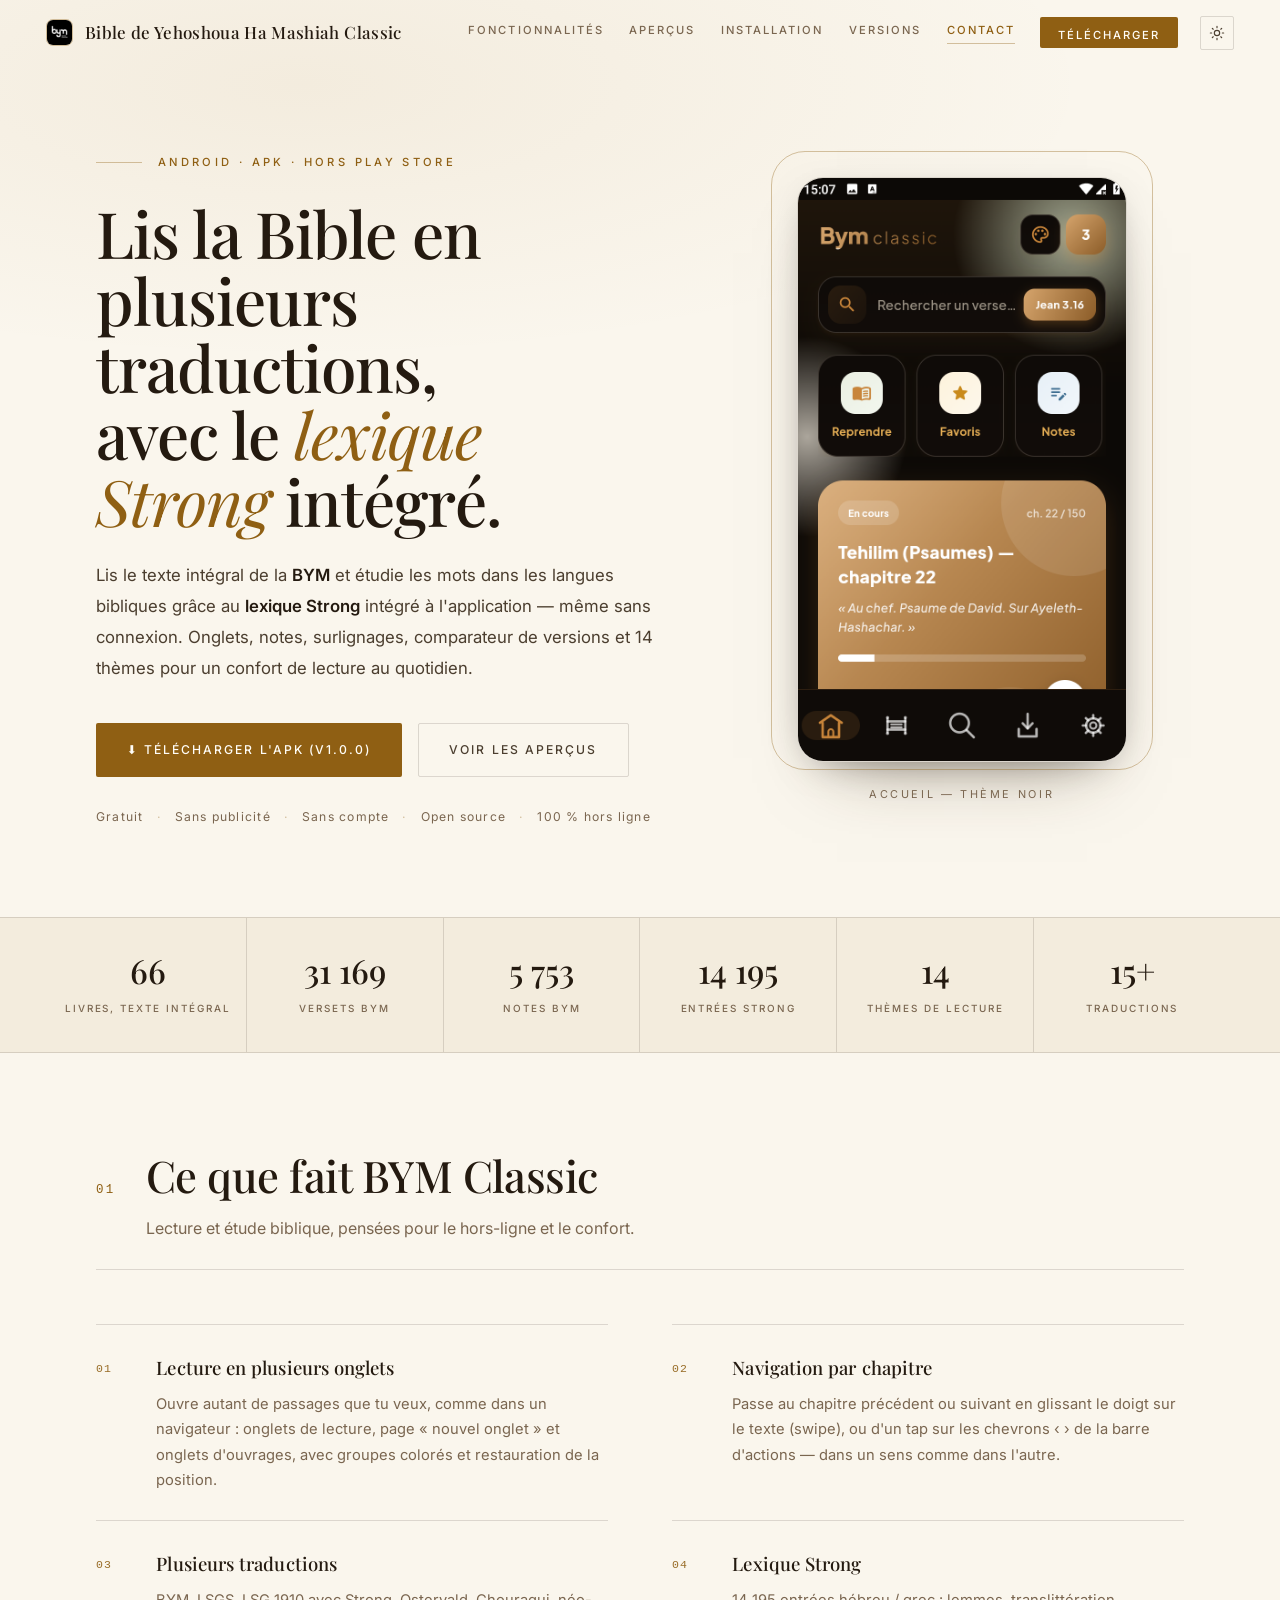
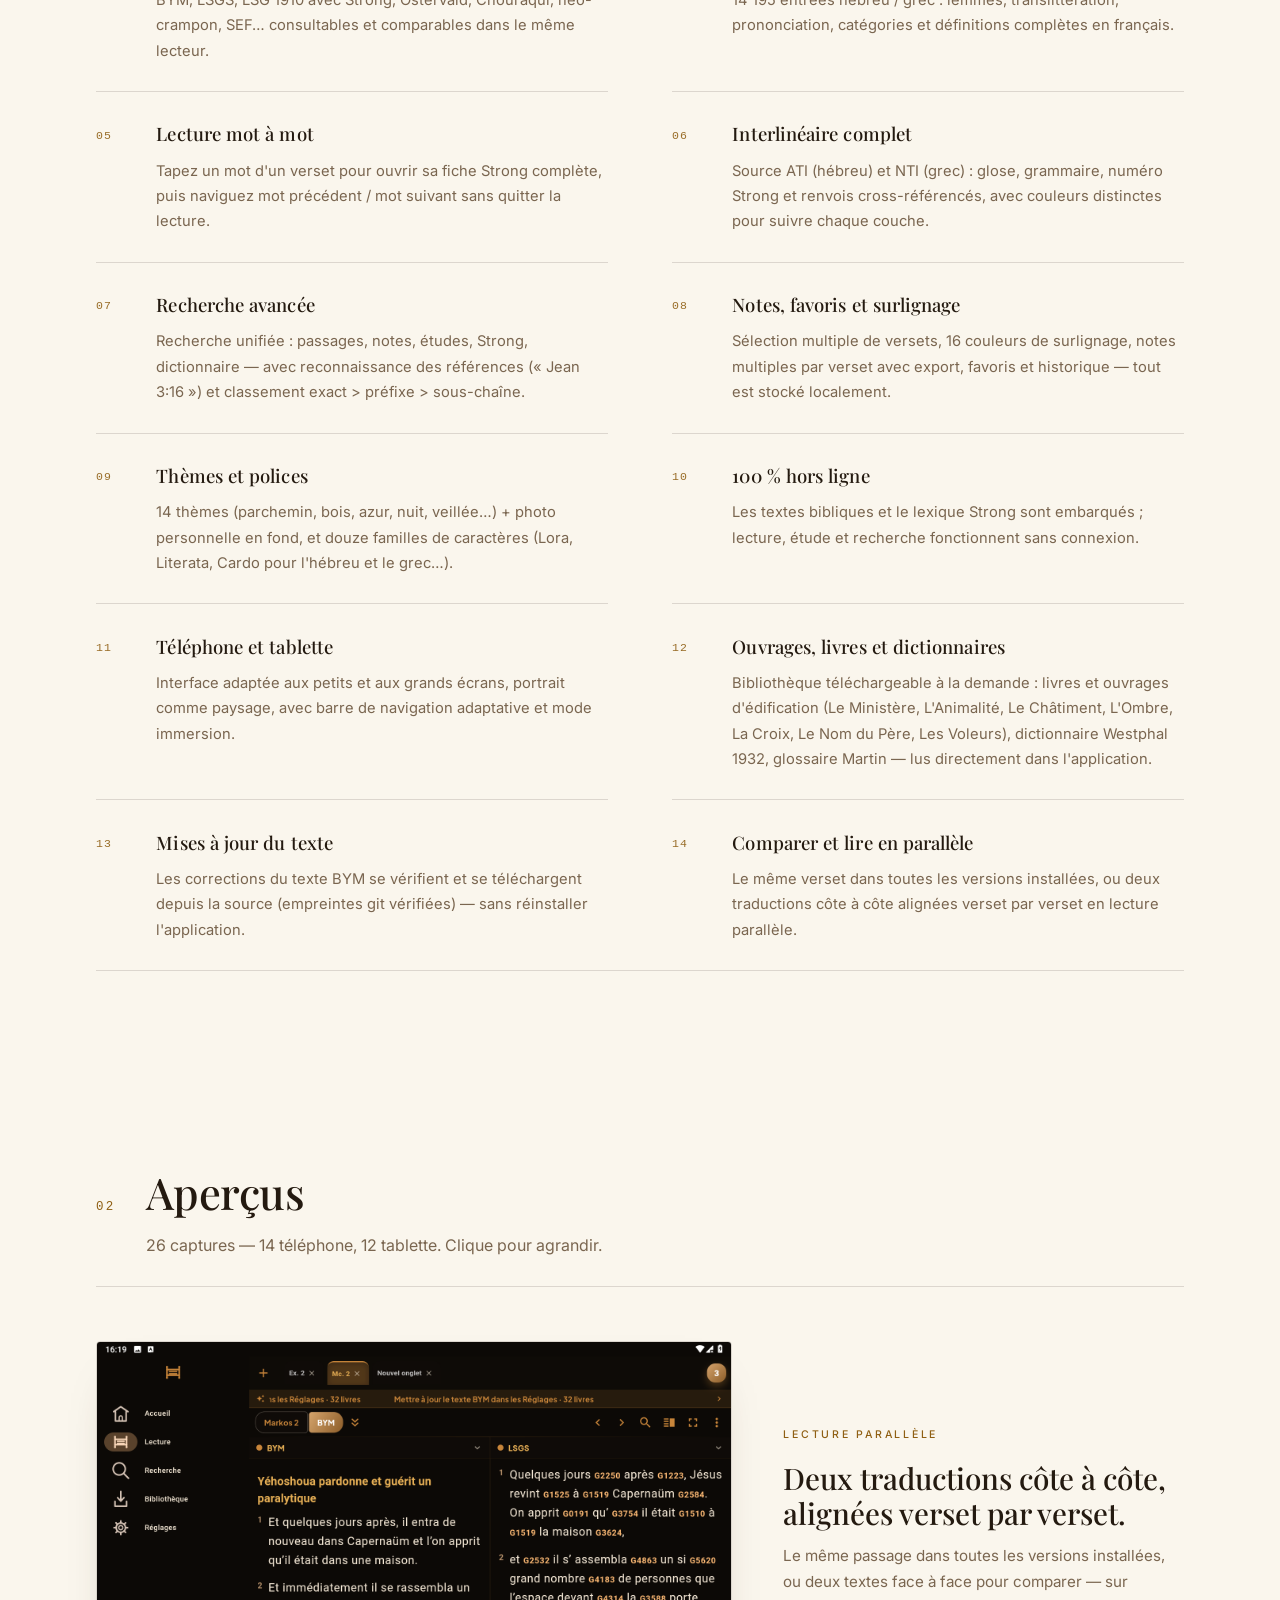
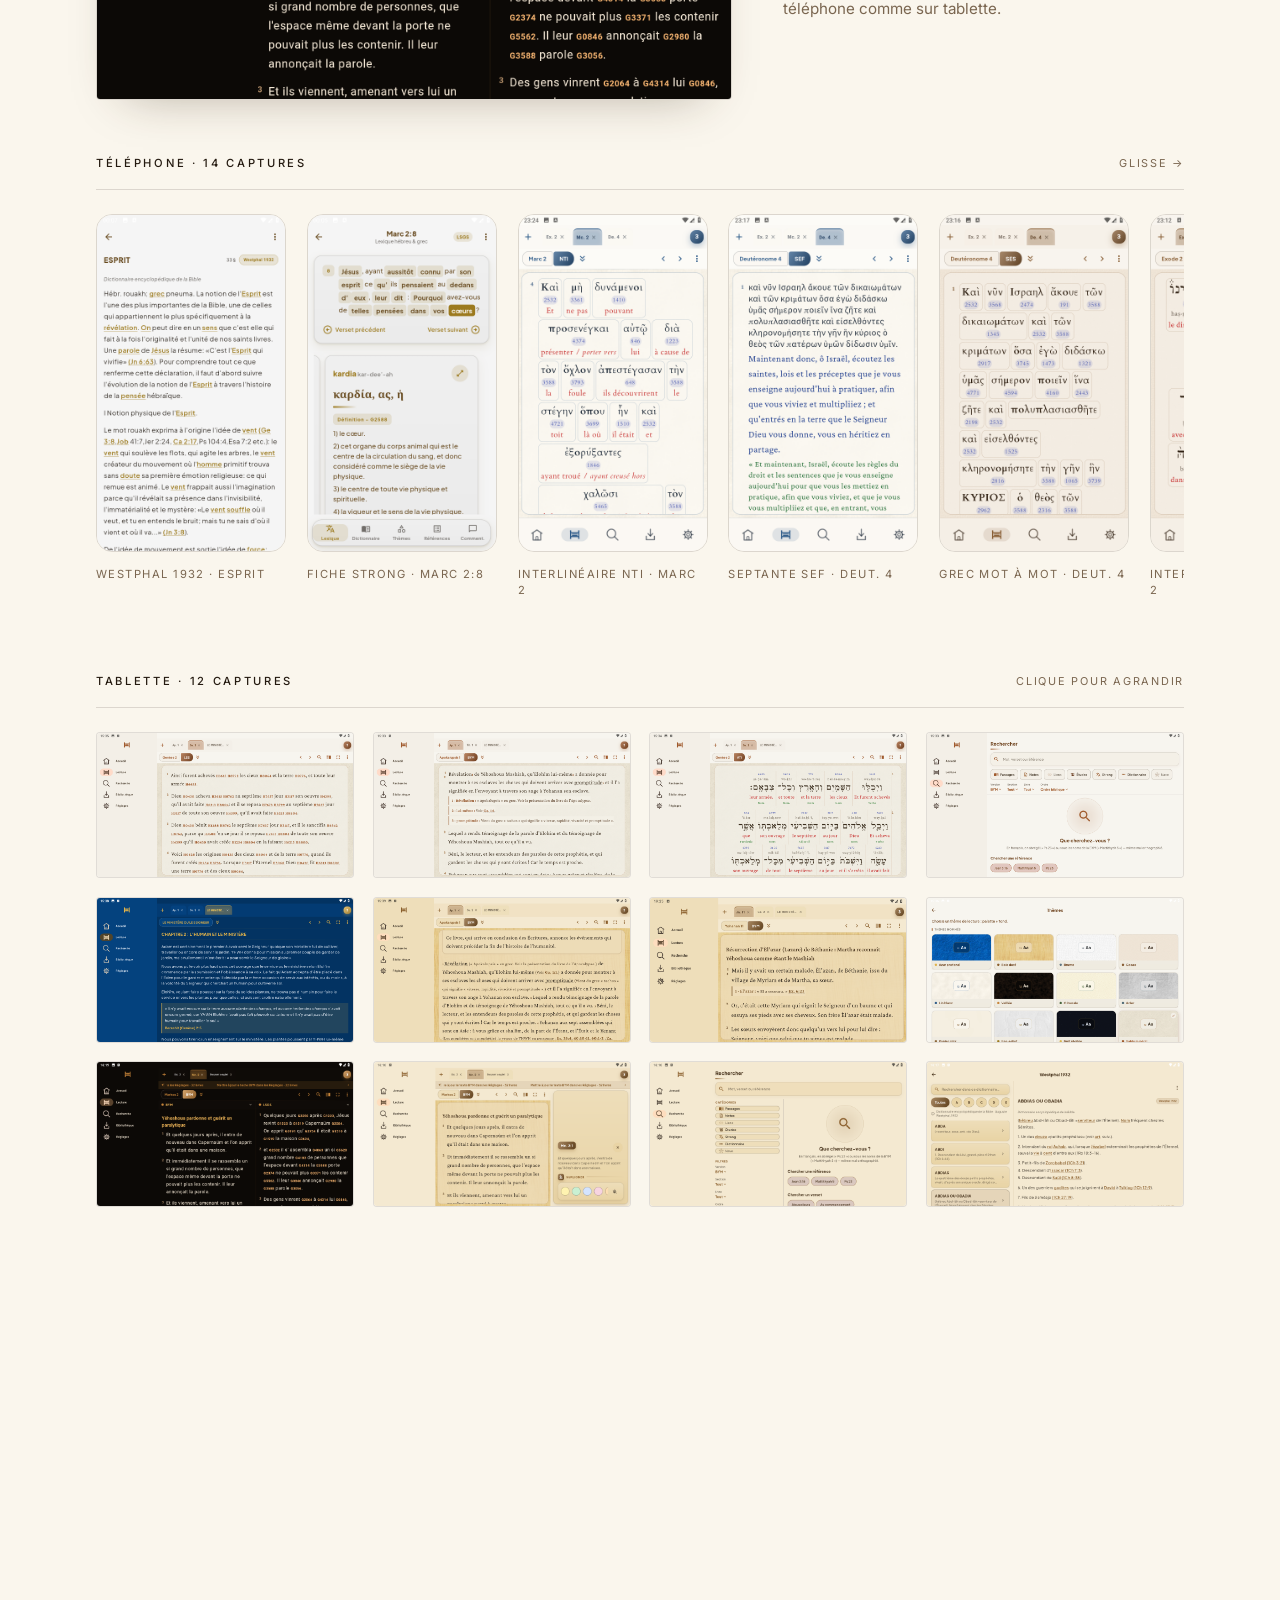
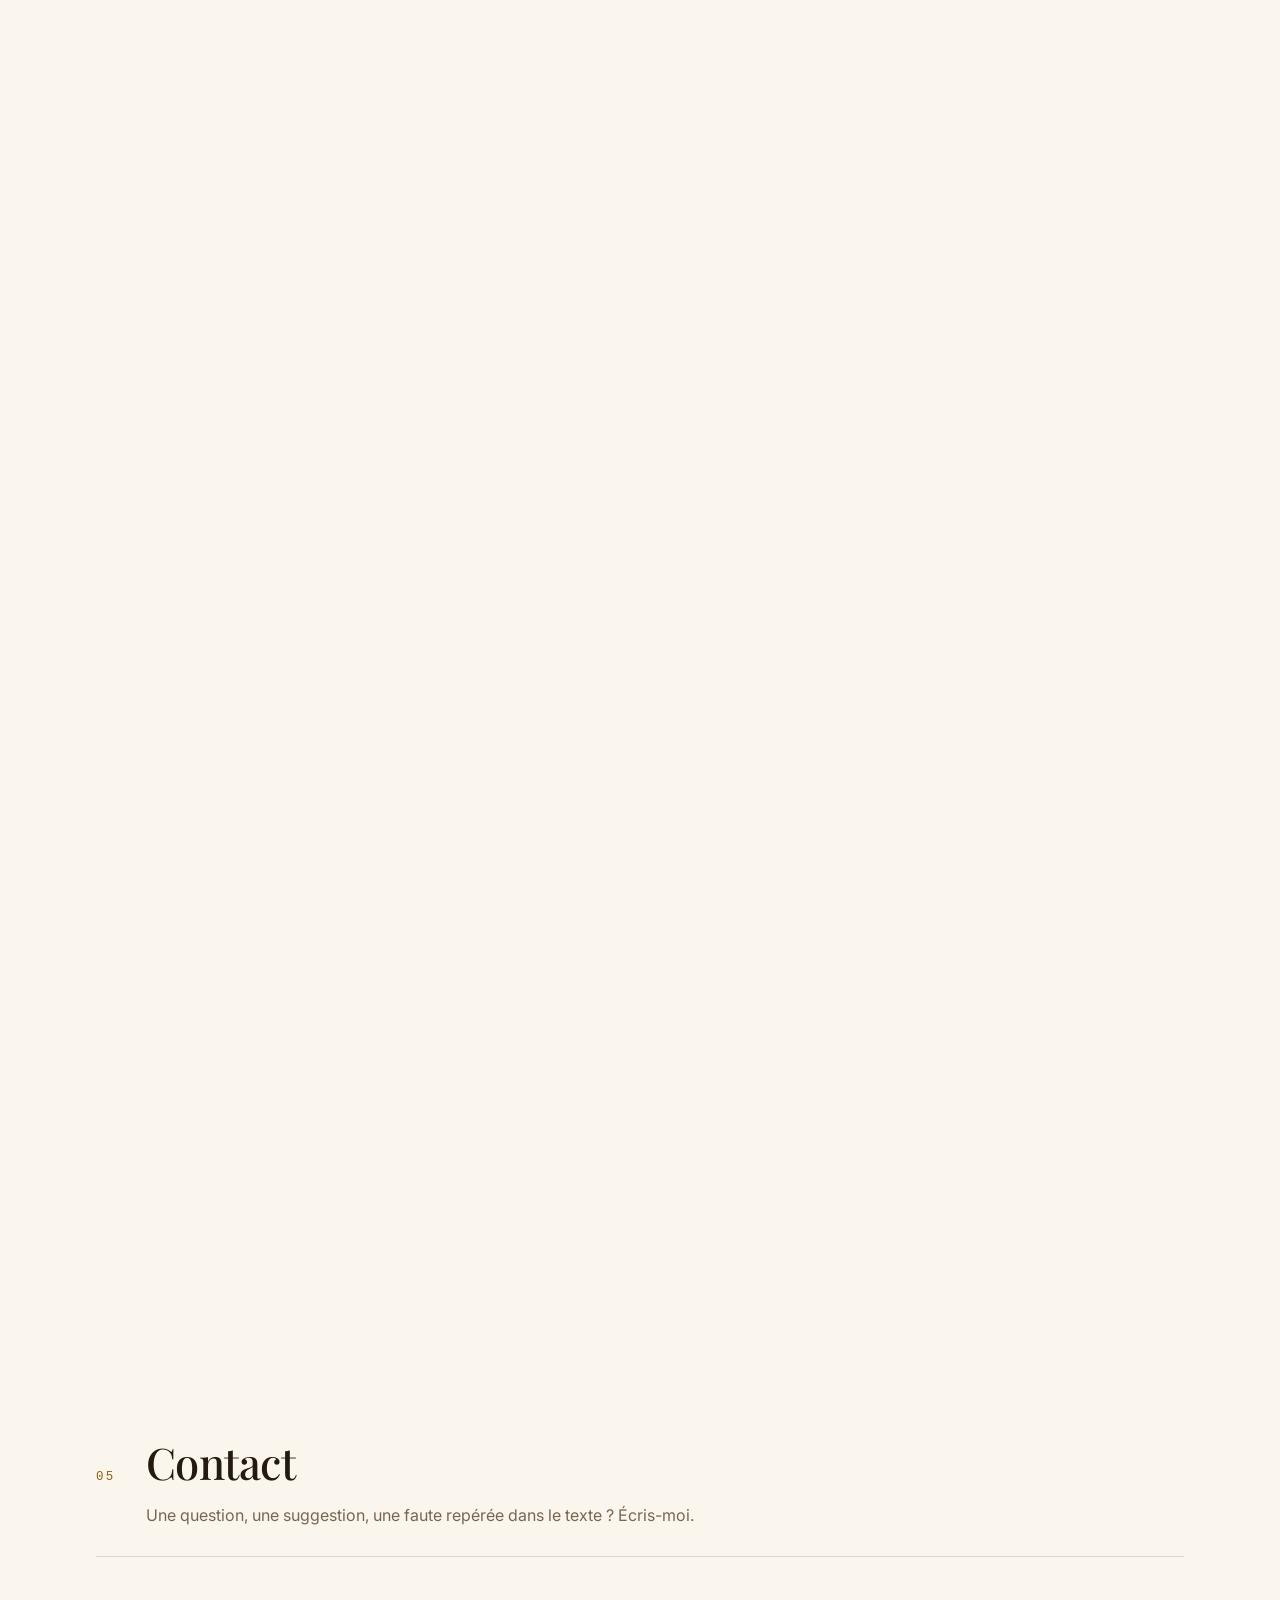
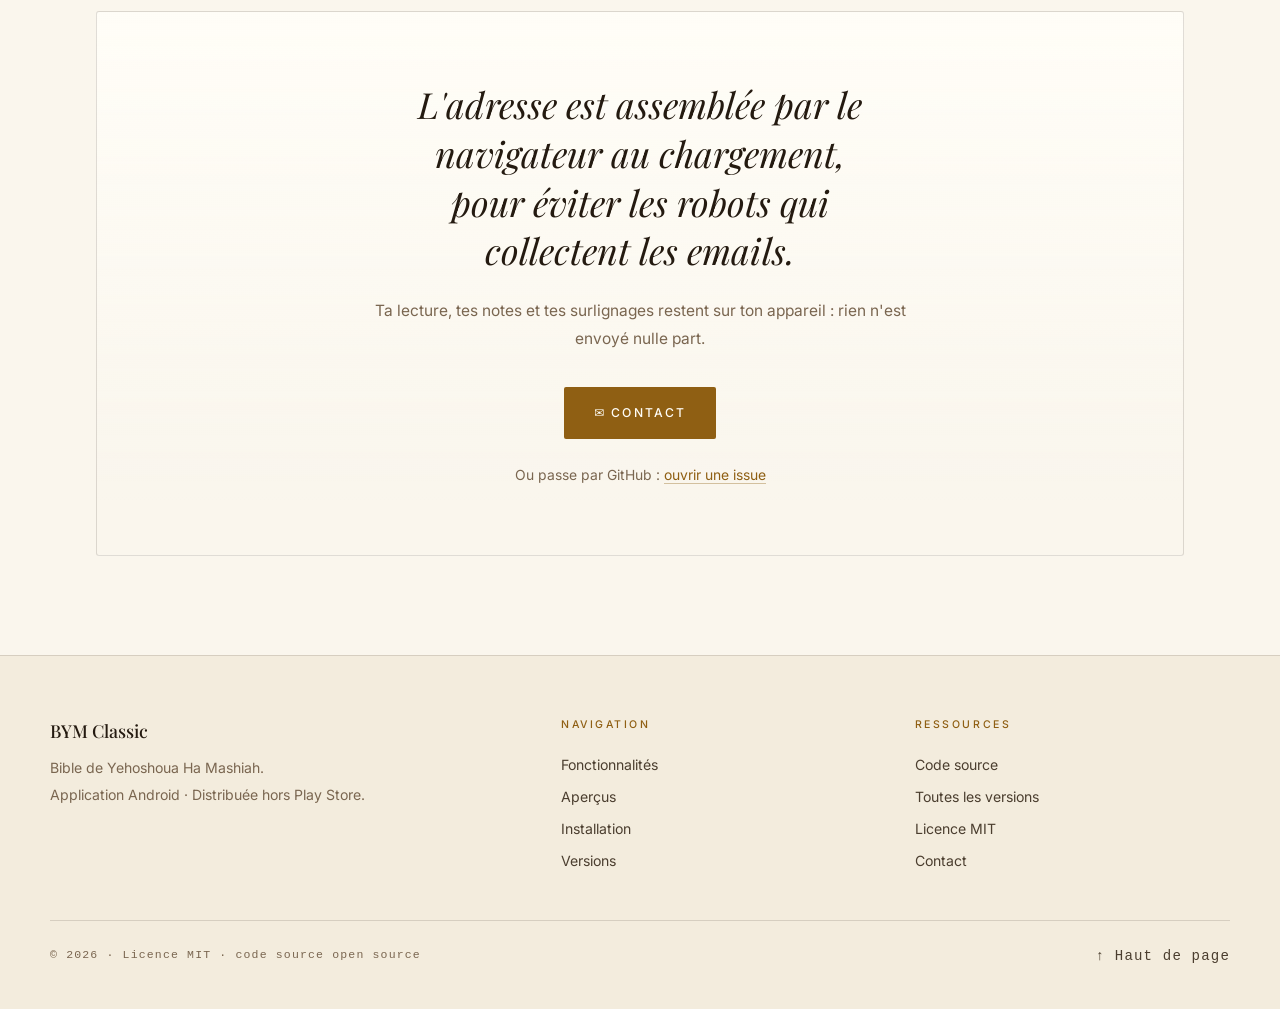
==== commit 0cbd989b: "site: statistiques privees (GoatCounter) + dashboard local - Balise officielle GoatCounter dans le h" ====
--- a/docs/index.html
+++ b/docs/index.html
@@ -24,6 +24,11 @@
   <link href="https://fonts.googleapis.com/css2?family=Inter:wght@400;500;600&family=Playfair+Display:ital,wght@0,400;0,500;0,600;1,400;1,500&display=swap" rel="stylesheet" />
   <link rel="stylesheet" href="style.css" />
   <link rel="icon" type="image/png" href="assets/icon-64.png" />
+
+  <!-- Statistiques privées (GoatCounter) : sans cookie, sans IP,
+       sans donnée personnelle. Voir outils/README.md. -->
+  <script data-goatcounter="https://victordiaz1000.goatcounter.com/count"
+          async src="//gc.zgo.at/count.js"></script>
 
   <script type="application/ld+json">
   {
@@ -248,6 +253,10 @@
       Versions mises à jour automatiquement depuis
       <a href="https://github.com/victordiaz1000/bym-classic/releases" target="_blank" rel="noopener">GitHub Releases</a>.
     </p>
+    <p class="downloads-total" id="downloads-total" hidden>
+      <strong id="downloads-count">–</strong> téléchargements cumulés depuis la première version
+      (compteur officiel GitHub Releases).
+    </p>
   </section>
 
   <!-- ========================= CONTACT ========================= -->
--- a/docs/style.css
+++ b/docs/style.css
@@ -425,6 +425,15 @@
 .releases-live-note { margin-top: 2.2rem; font-size: .8rem; color: var(--muted); }
 .releases-live-note a { color: var(--accent); border-bottom: 1px solid var(--line-gold); }
 .releases-live-note a:hover { text-decoration: none; }
+.downloads-total {
+  margin-top: 1.6rem; font-size: .82rem; color: var(--muted);
+  letter-spacing: .02em;
+}
+.downloads-total strong {
+  font-family: 'Playfair Display', Georgia, serif;
+  font-weight: 600; font-size: 1.15rem; color: var(--ink);
+  margin-right: .2rem;
+}
 
 /* ===== Contact ===== */
 .contact-card {
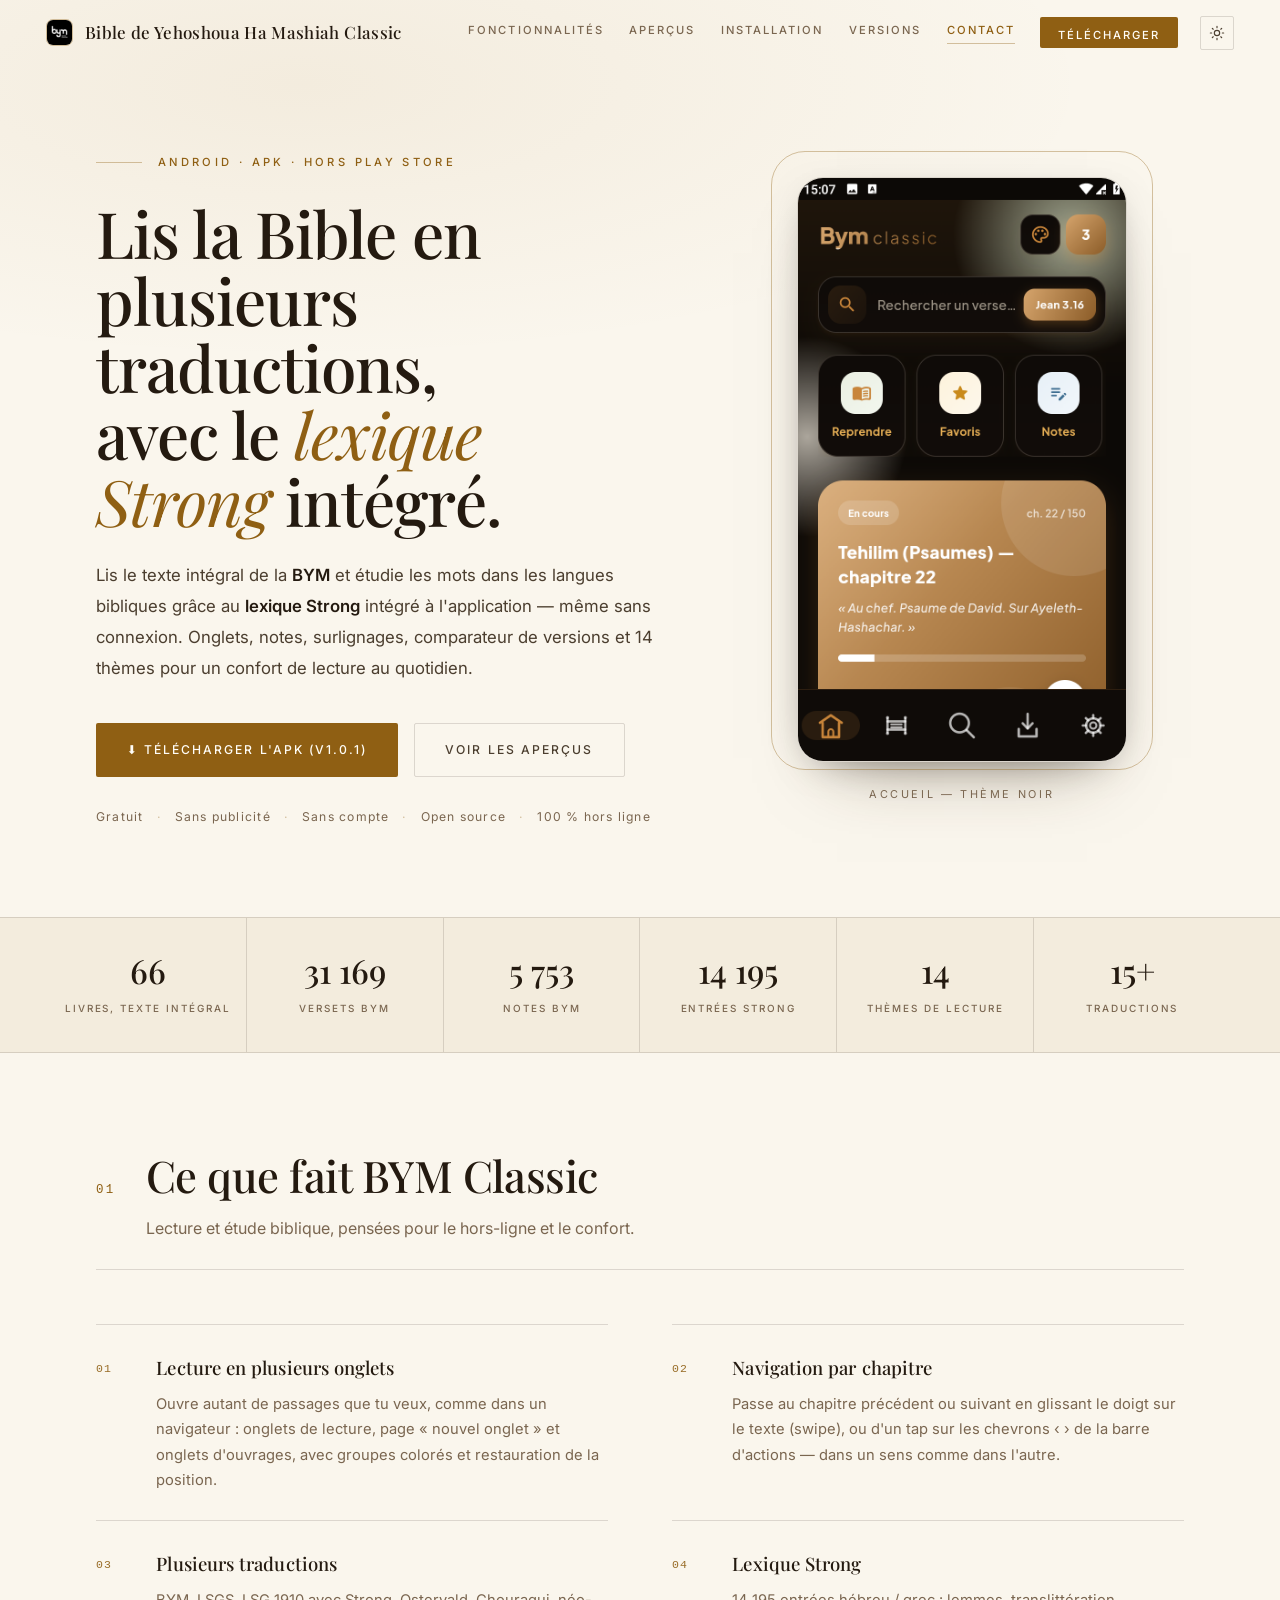
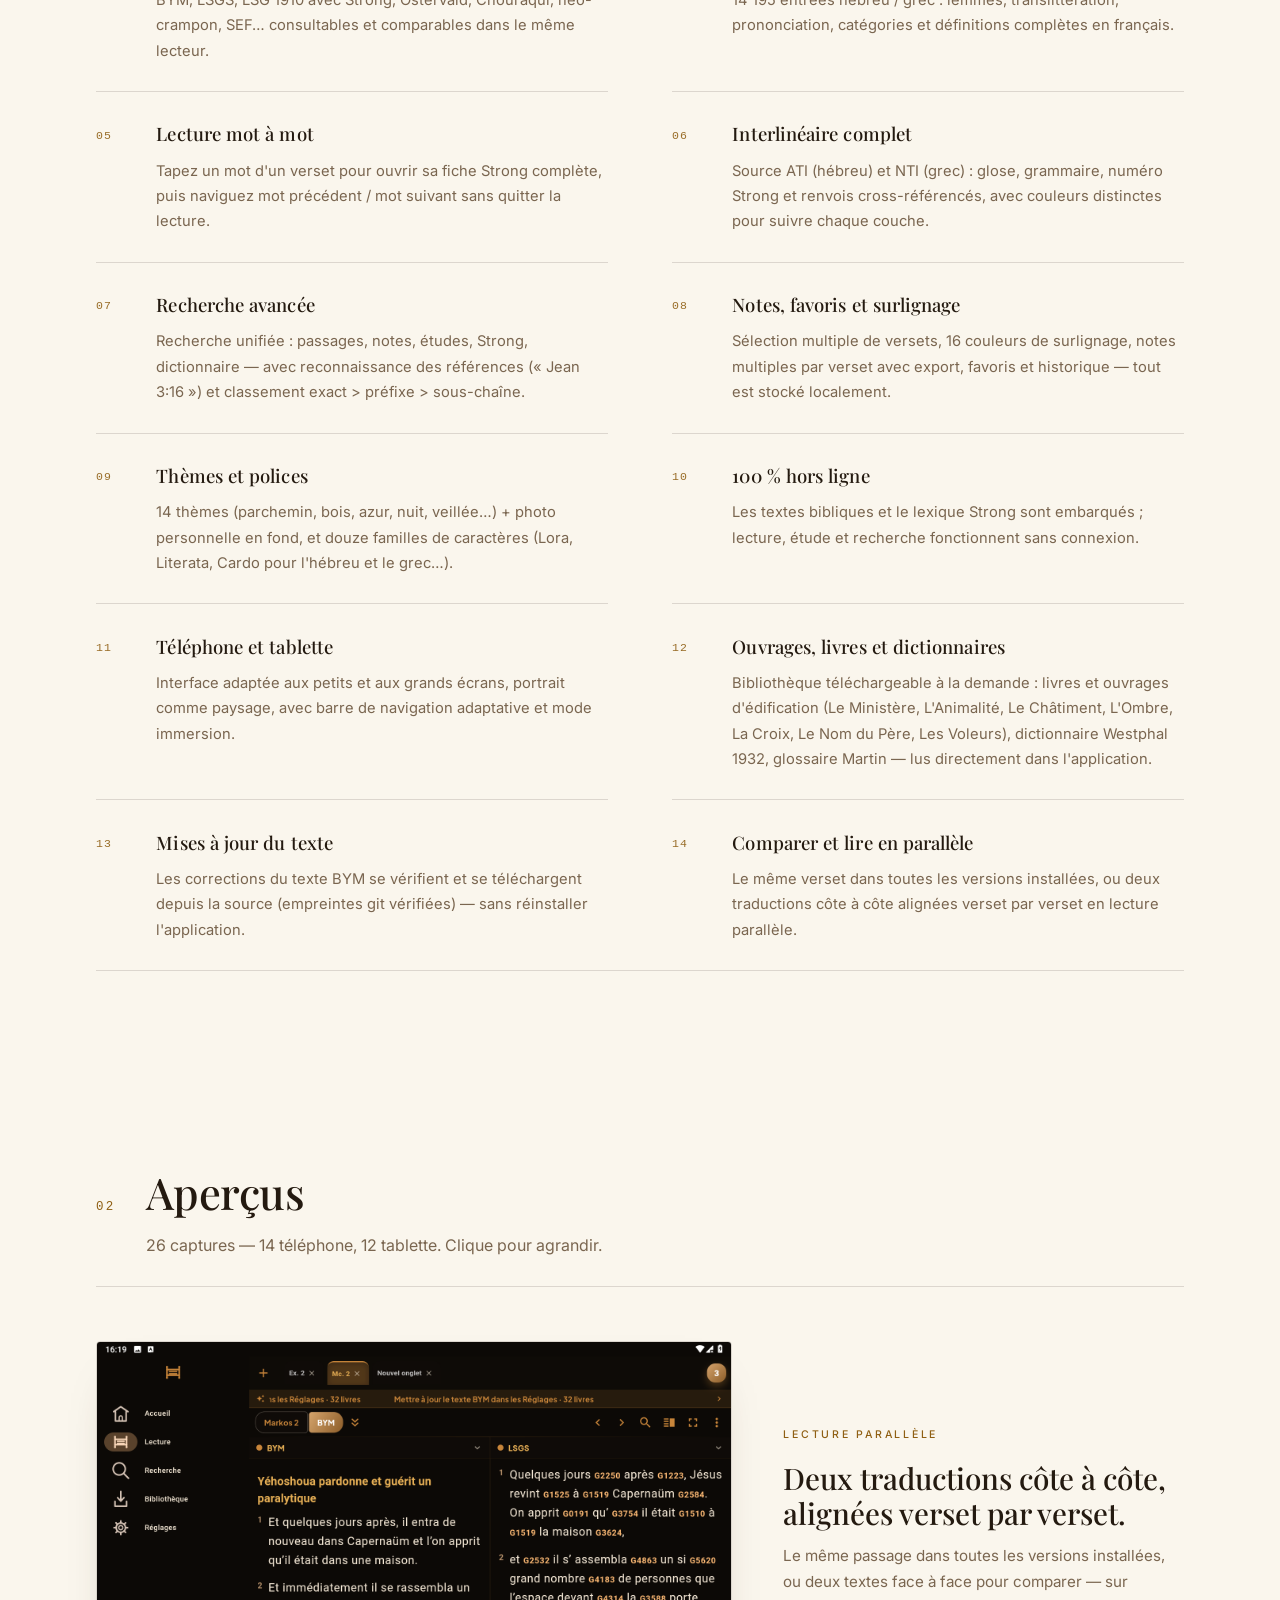
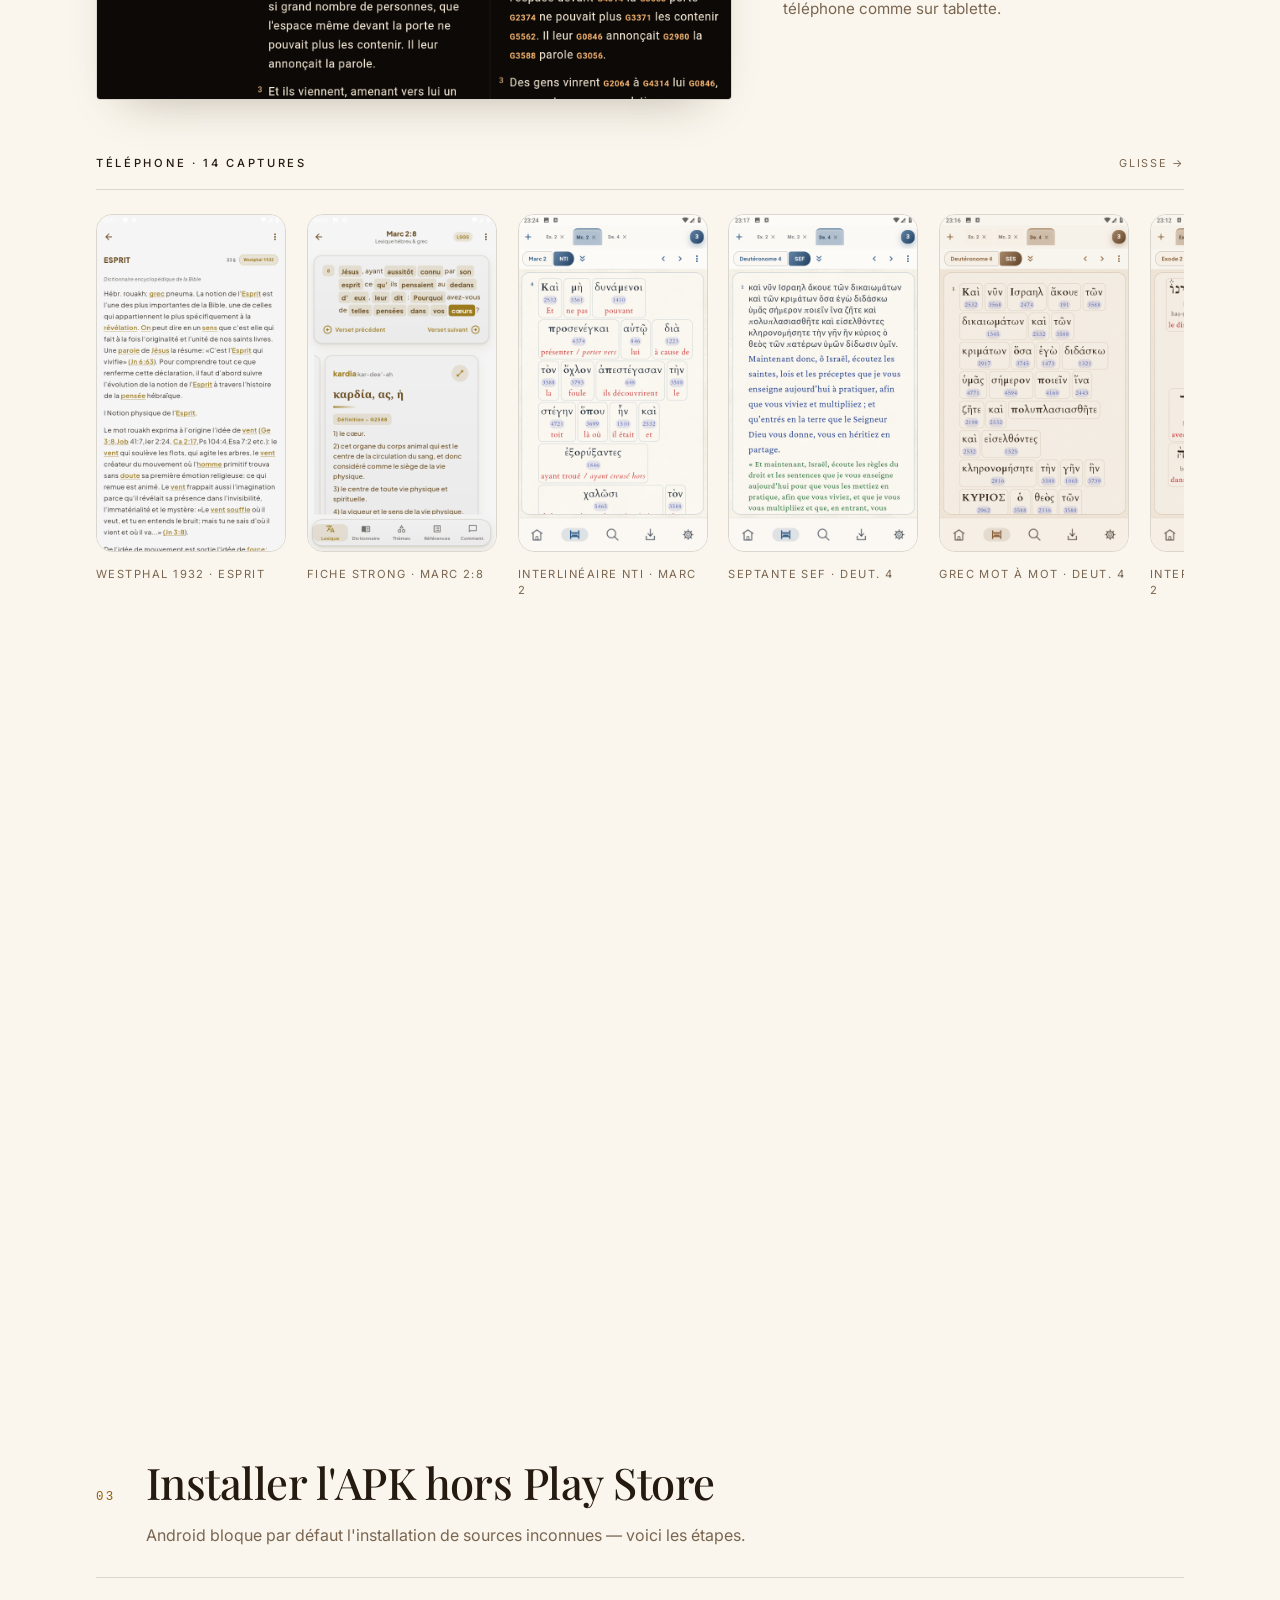
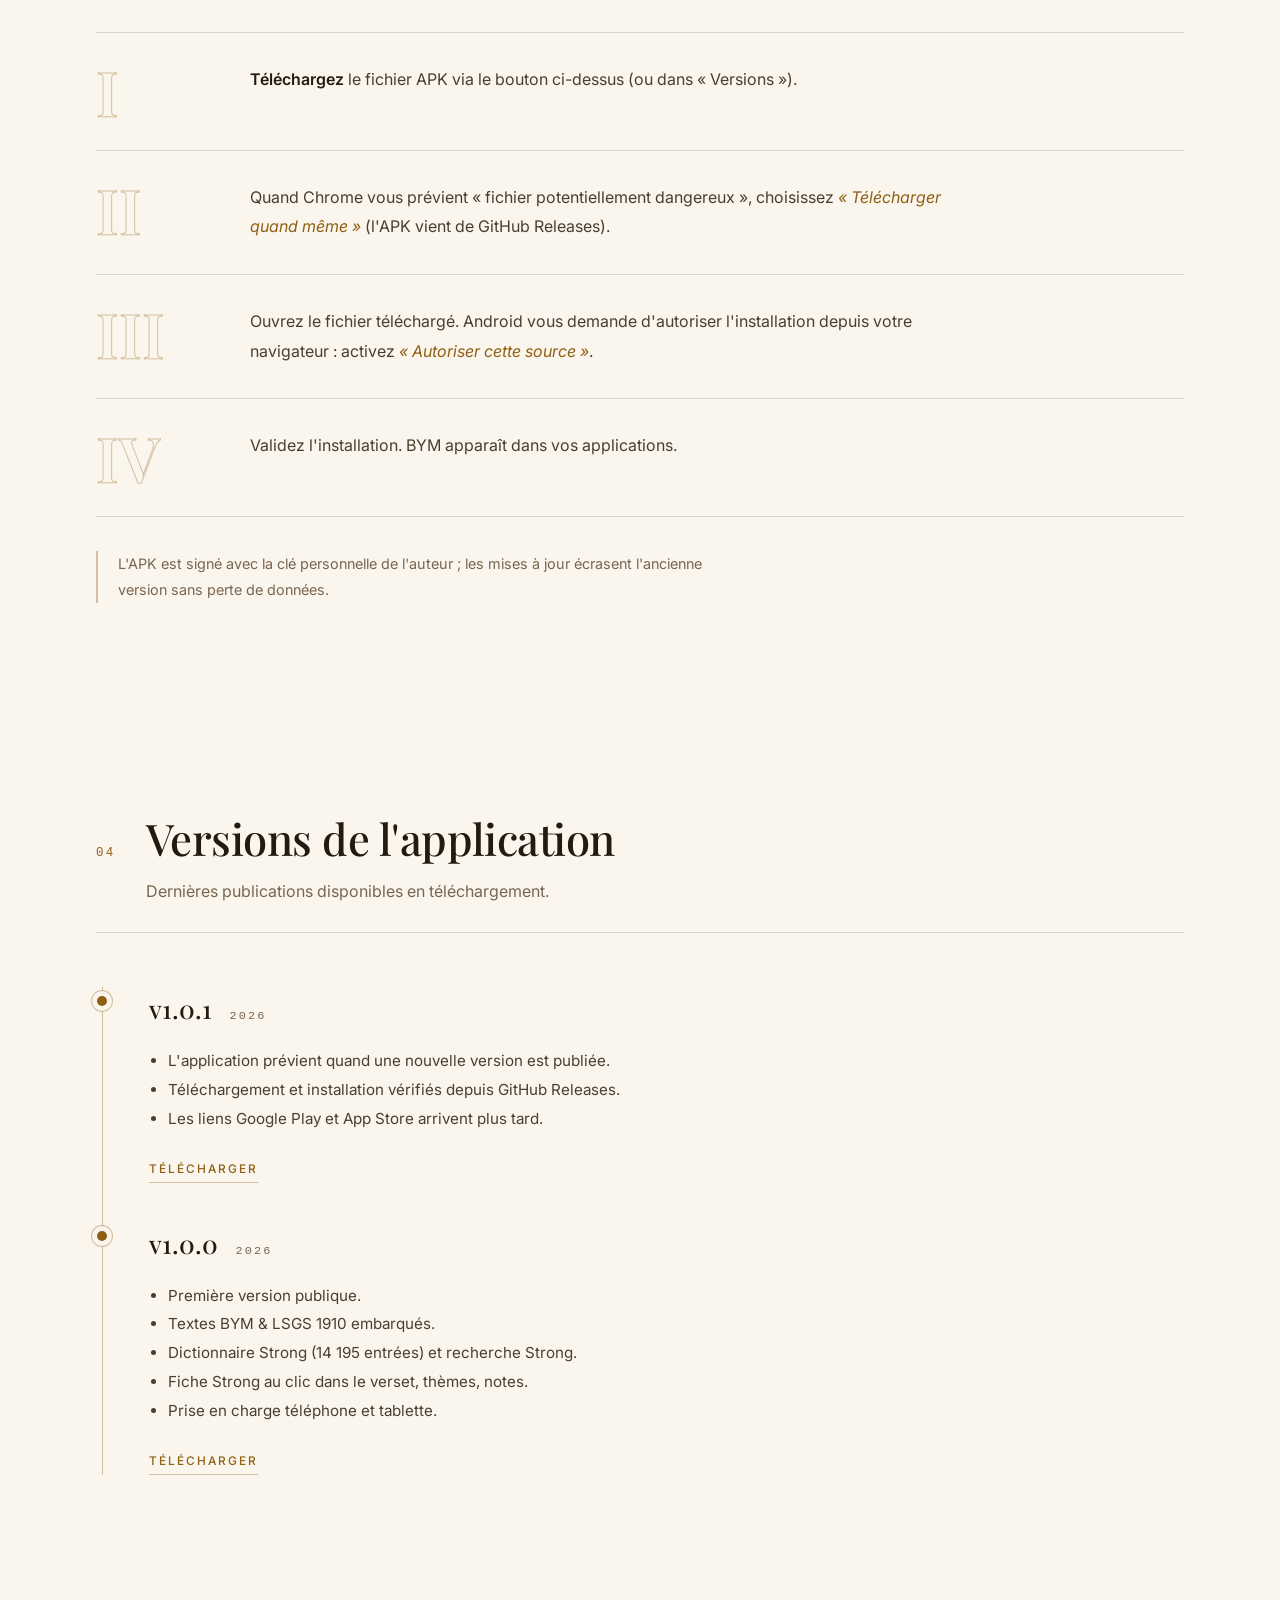
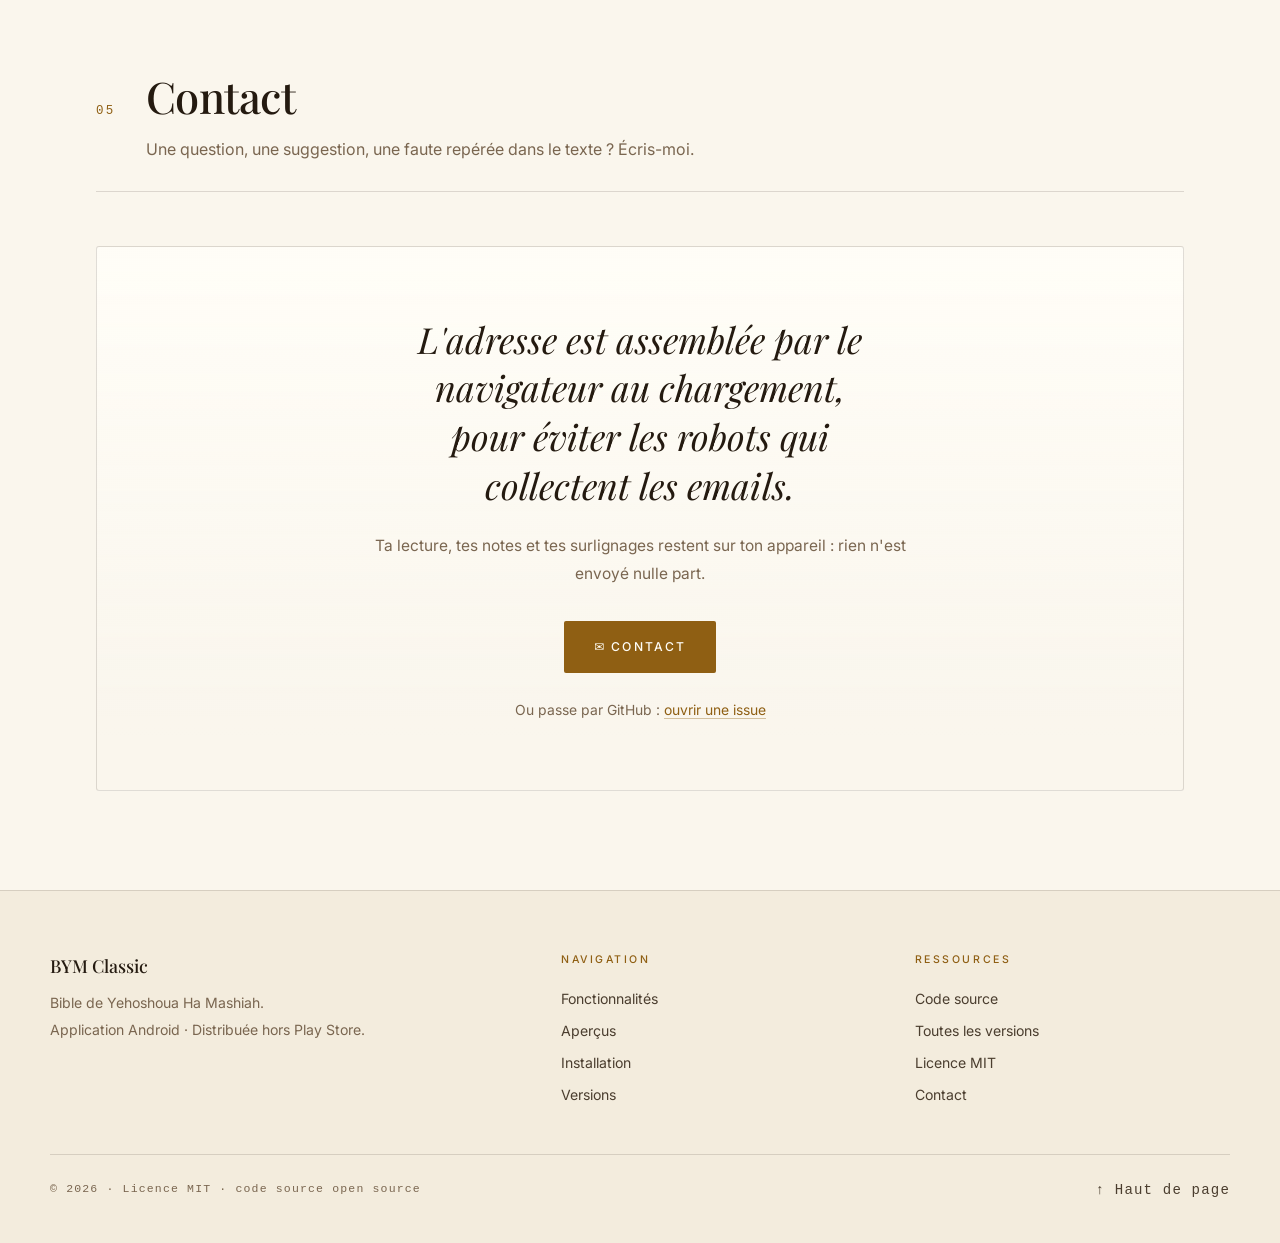
==== commit 7051c902: "Version 1.0.1 : premiers pas de la mise a jour in-app Le numero de version passe a 1.0.1+2 pour que " ====
--- a/docs/index.html
+++ b/docs/index.html
@@ -37,9 +37,9 @@
     "name": "BYM Classic — Bible de Yehoshoua Ha Mashiah",
     "operatingSystem": "Android",
     "applicationCategory": "BookApplication",
-    "softwareVersion": "1.0.0",
+    "softwareVersion": "1.0.1",
     "offers": { "@type": "Offer", "price": "0", "priceCurrency": "EUR" },
-    "downloadUrl": "https://github.com/victordiaz1000/bym-classic/releases/download/v1.0.0/bym-1.0.0.apk",
+    "downloadUrl": "https://github.com/victordiaz1000/bym-classic/releases/download/v1.0.1/bym-1.0.1.apk",
     "fileSize": "APK Android",
     "inLanguage": ["fr", "he", "grc"],
     "description": "Application biblique Android hors Play Store : plusieurs traductions, lexique Strong, interlinéaires ATI/NTI, onglets, notes, surlignages, 14 thèmes. Fonctionne 100 % hors ligne."
@@ -91,8 +91,8 @@
         lecture au quotidien.
       </p>
       <div class="hero-actions">
-        <a class="btn btn-primary" id="download" href="https://github.com/victordiaz1000/bym-classic/releases/download/v1.0.0/bym-1.0.0.apk" download>
-          ⬇ Télécharger l'APK (v1.0.0)
+        <a class="btn btn-primary" id="download" href="https://github.com/victordiaz1000/bym-classic/releases/download/v1.0.1/bym-1.0.1.apk" download>
+          ⬇ Télécharger l'APK (v1.0.1)
         </a>
         <a class="btn btn-ghost" href="#screenshots">Voir les aperçus</a>
       </div>
@@ -234,6 +234,18 @@
     </div>
 
     <div class="changelog rv" id="changelog-list">
+      <div class="release">
+        <div class="release-head">
+          <span class="release-tag">v1.0.1</span>
+          <span class="release-date">2026</span>
+        </div>
+        <ul>
+          <li>L'application prévient quand une nouvelle version est publiée.</li>
+          <li>Téléchargement et installation vérifiés depuis GitHub Releases.</li>
+          <li>Les liens Google Play et App Store arrivent plus tard.</li>
+        </ul>
+        <a class="release-link" href="https://github.com/victordiaz1000/bym-classic/releases/download/v1.0.1/bym-1.0.1.apk" download>Télécharger</a>
+      </div>
       <div class="release">
         <div class="release-head">
           <span class="release-tag">v1.0.0</span>
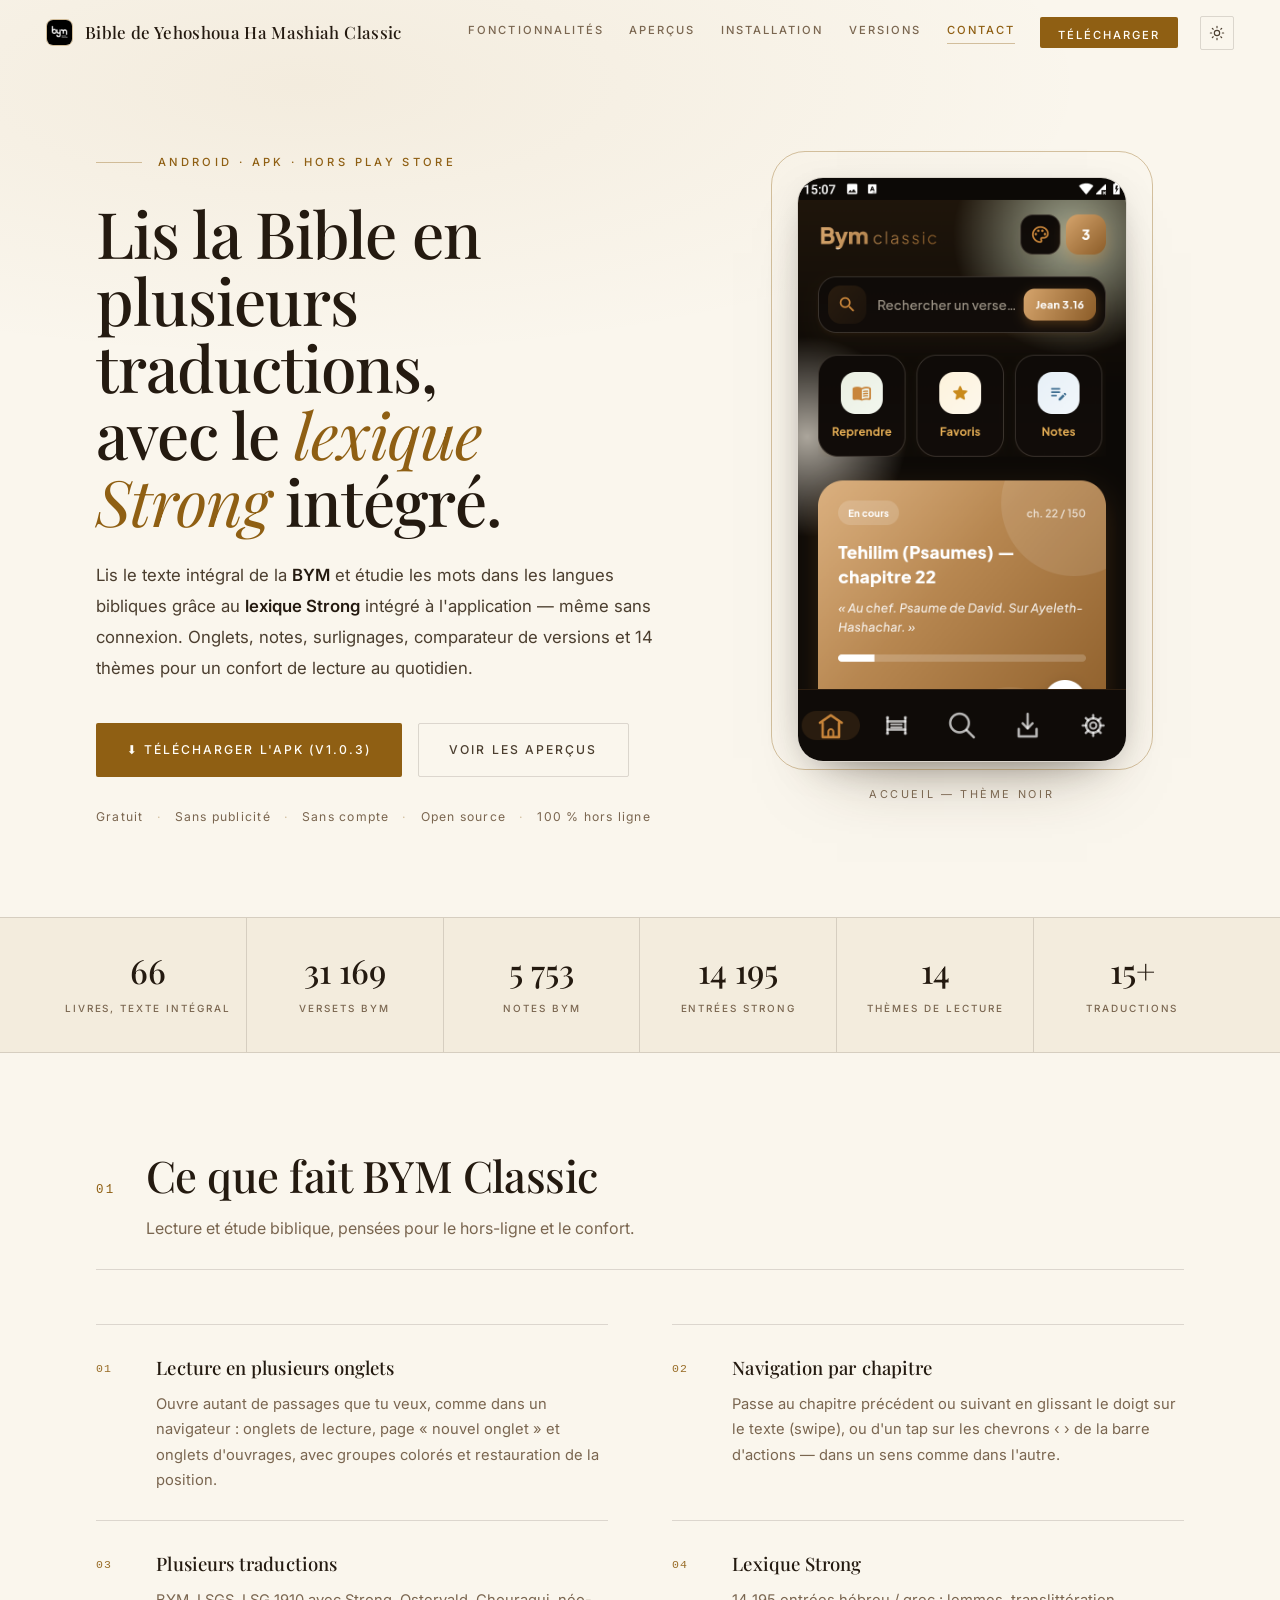
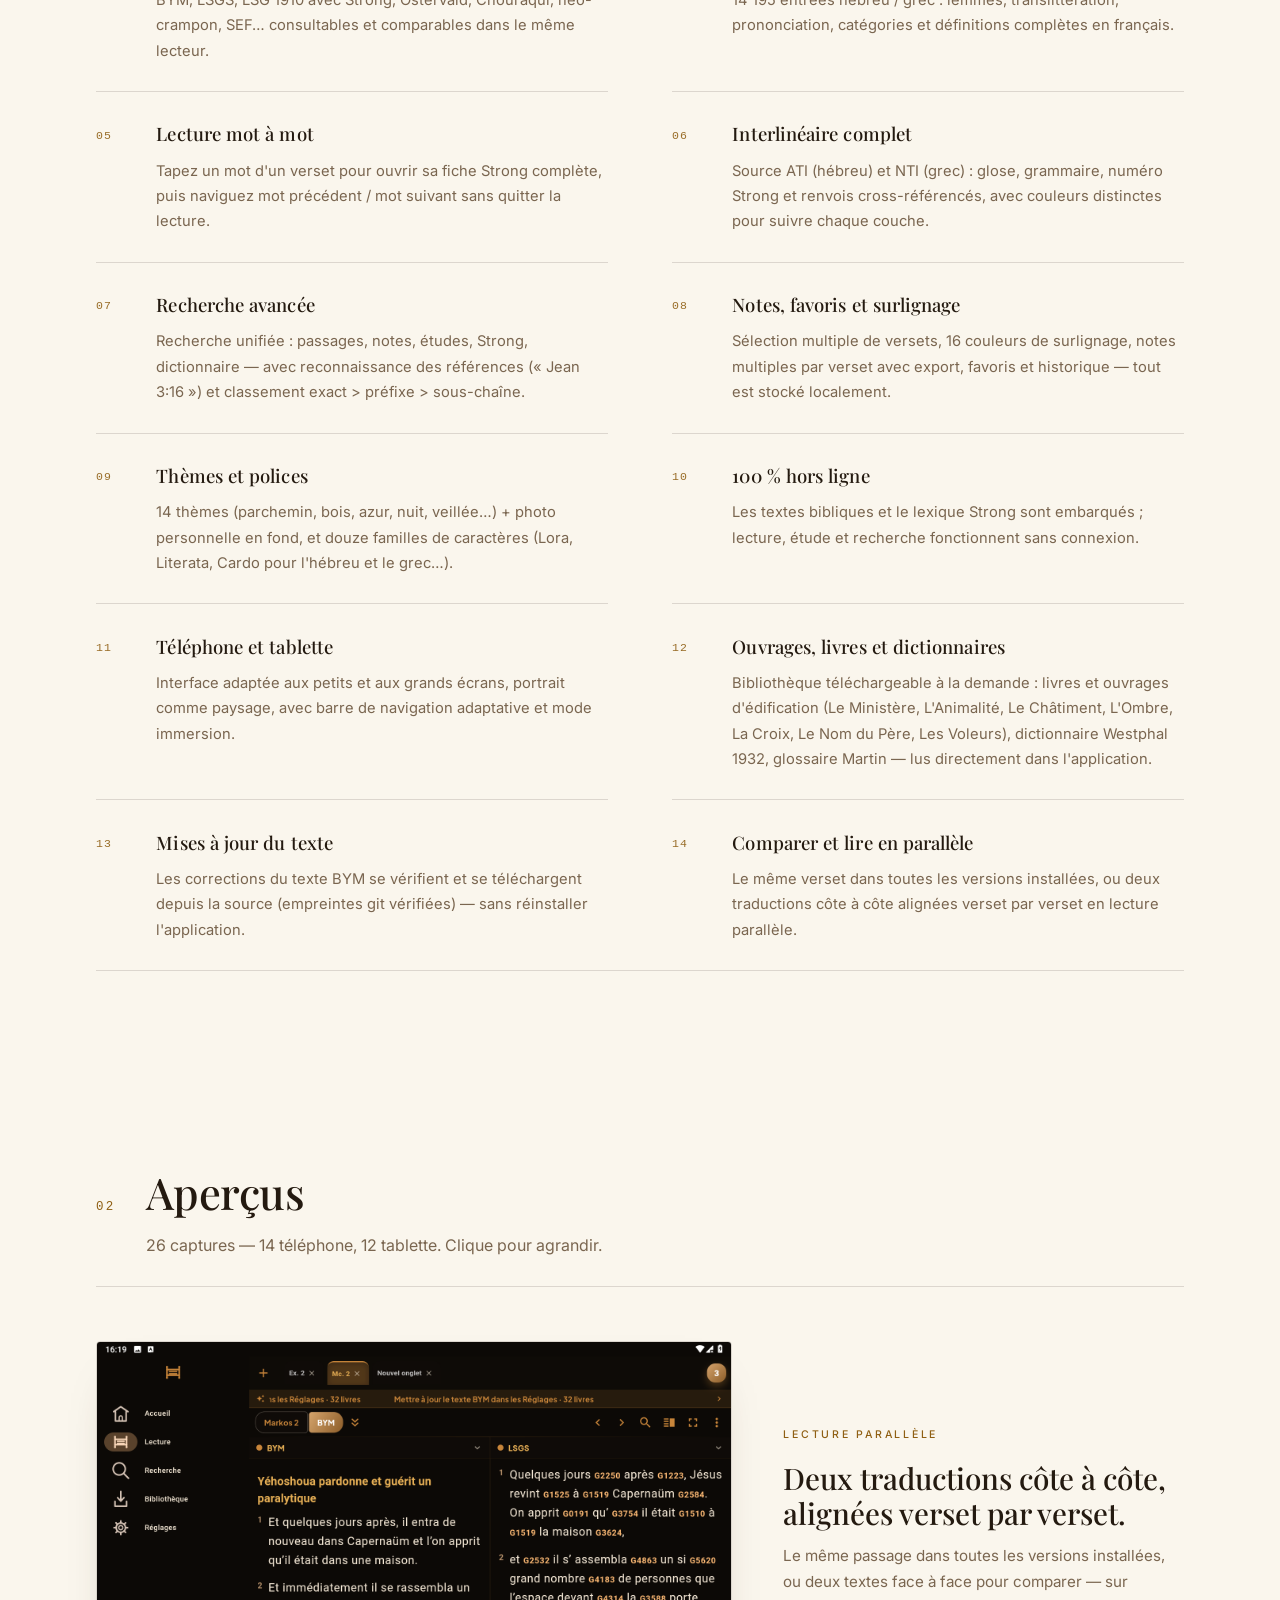
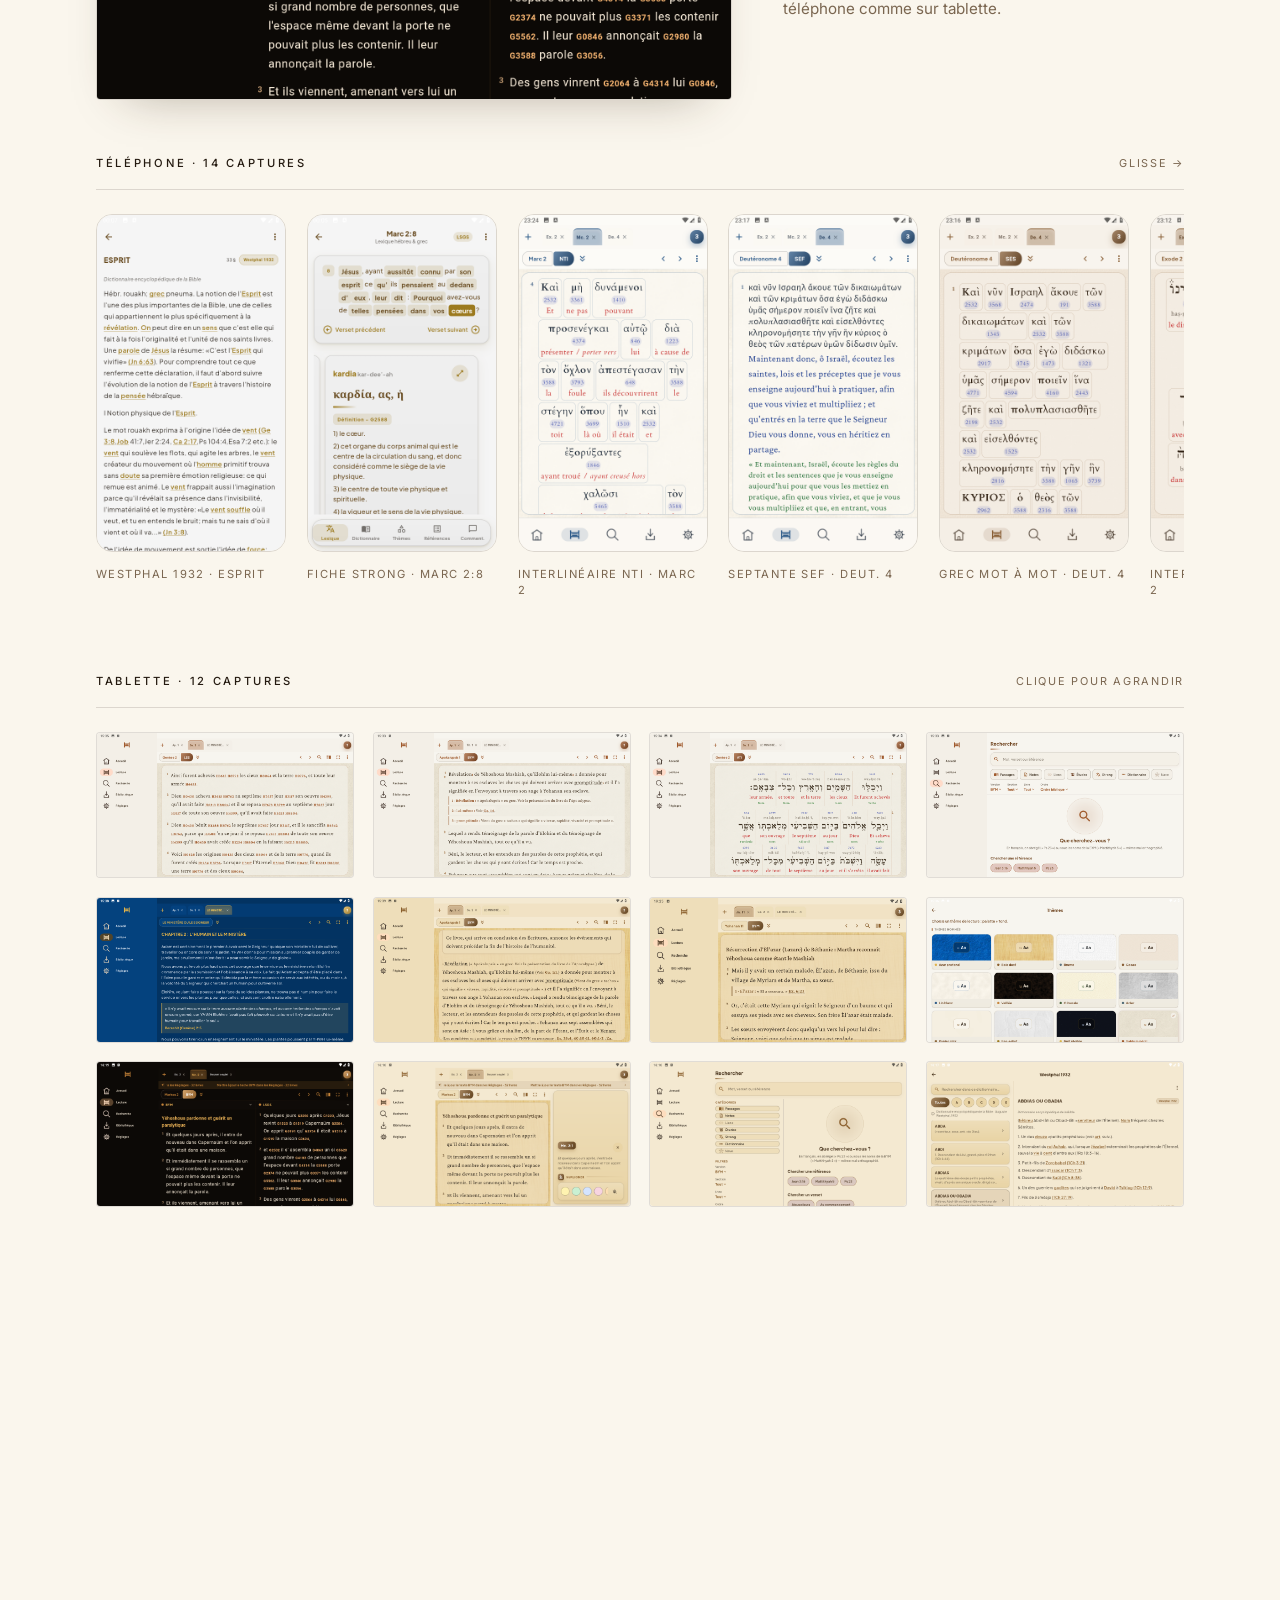
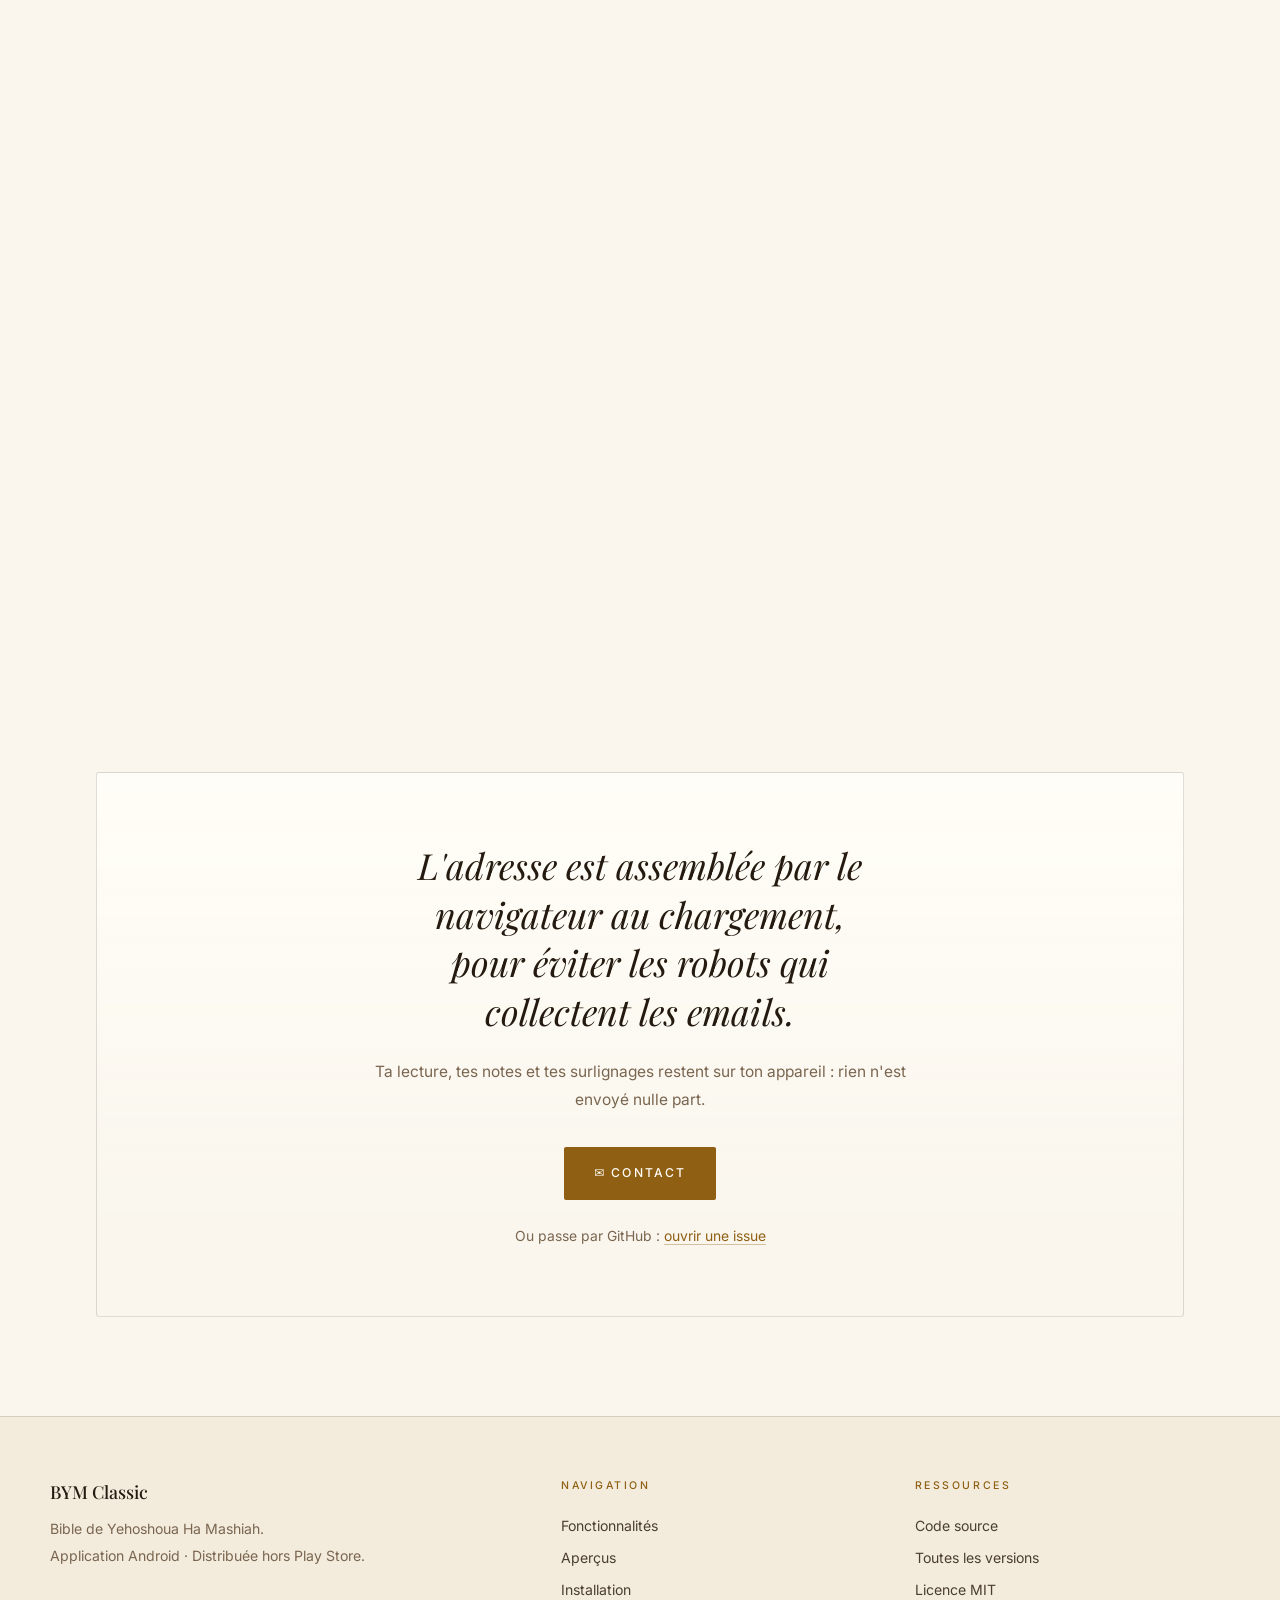
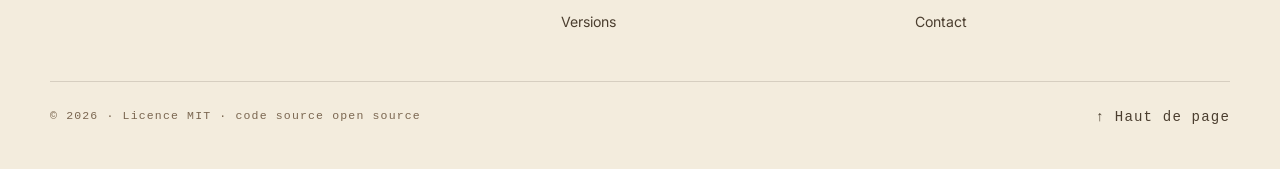
==== commit a01913ae: "Version 1.0.3 : WLC, interlineaires et translitteration au catalogue Le catalogue reprend le vrai he" ====
--- a/docs/index.html
+++ b/docs/index.html
@@ -37,9 +37,9 @@
     "name": "BYM Classic — Bible de Yehoshoua Ha Mashiah",
     "operatingSystem": "Android",
     "applicationCategory": "BookApplication",
-    "softwareVersion": "1.0.1",
+    "softwareVersion": "1.0.3",
     "offers": { "@type": "Offer", "price": "0", "priceCurrency": "EUR" },
-    "downloadUrl": "https://github.com/victordiaz1000/bym-classic/releases/download/v1.0.1/bym-1.0.1.apk",
+    "downloadUrl": "https://github.com/victordiaz1000/bym-classic/releases/download/v1.0.3/bym-1.0.3.apk",
     "fileSize": "APK Android",
     "inLanguage": ["fr", "he", "grc"],
     "description": "Application biblique Android hors Play Store : plusieurs traductions, lexique Strong, interlinéaires ATI/NTI, onglets, notes, surlignages, 14 thèmes. Fonctionne 100 % hors ligne."
@@ -91,8 +91,8 @@
         lecture au quotidien.
       </p>
       <div class="hero-actions">
-        <a class="btn btn-primary" id="download" href="https://github.com/victordiaz1000/bym-classic/releases/download/v1.0.1/bym-1.0.1.apk" download>
-          ⬇ Télécharger l'APK (v1.0.1)
+        <a class="btn btn-primary" id="download" href="https://github.com/victordiaz1000/bym-classic/releases/download/v1.0.3/bym-1.0.3.apk" download>
+          ⬇ Télécharger l'APK (v1.0.3)
         </a>
         <a class="btn btn-ghost" href="#screenshots">Voir les aperçus</a>
       </div>
@@ -234,6 +234,32 @@
     </div>
 
     <div class="changelog rv" id="changelog-list">
+      <div class="release">
+        <div class="release-head">
+          <span class="release-tag">v1.0.3</span>
+          <span class="release-date">2026</span>
+        </div>
+        <ul>
+          <li>Le codex de Leningrad (WLC) entre à la Bibliothèque téléchargeable, mot à mot en hébreu.</li>
+          <li>Bible Interlinéaire et Textus Receptus — Stephanus 1550 : chaque mot porte sa translittération.</li>
+          <li>L'analyse morphologique se lit en français dans la feuille d'étude.</li>
+          <li>Le Glossaire de la Septante se télécharge, comme le Martin.</li>
+          <li>Les versions de la Bibliothèque sont classées par langue du texte.</li>
+          <li>Aperçu de lecture en tête des Réglages : on voit ce qu'on règle.</li>
+        </ul>
+        <a class="release-link" href="https://github.com/victordiaz1000/bym-classic/releases/download/v1.0.3/bym-1.0.3.apk" download>Télécharger</a>
+      </div>
+      <div class="release">
+        <div class="release-head">
+          <span class="release-tag">v1.0.2</span>
+          <span class="release-date">2026</span>
+        </div>
+        <ul>
+          <li>Première mise à jour de l'application installable depuis l'app elle-même.</li>
+          <li>La release publie un APK signé et son empreinte, vérifiée avant installation.</li>
+        </ul>
+        <a class="release-link" href="https://github.com/victordiaz1000/bym-classic/releases/download/v1.0.2/bym-1.0.2.apk" download>Télécharger</a>
+      </div>
       <div class="release">
         <div class="release-head">
           <span class="release-tag">v1.0.1</span>
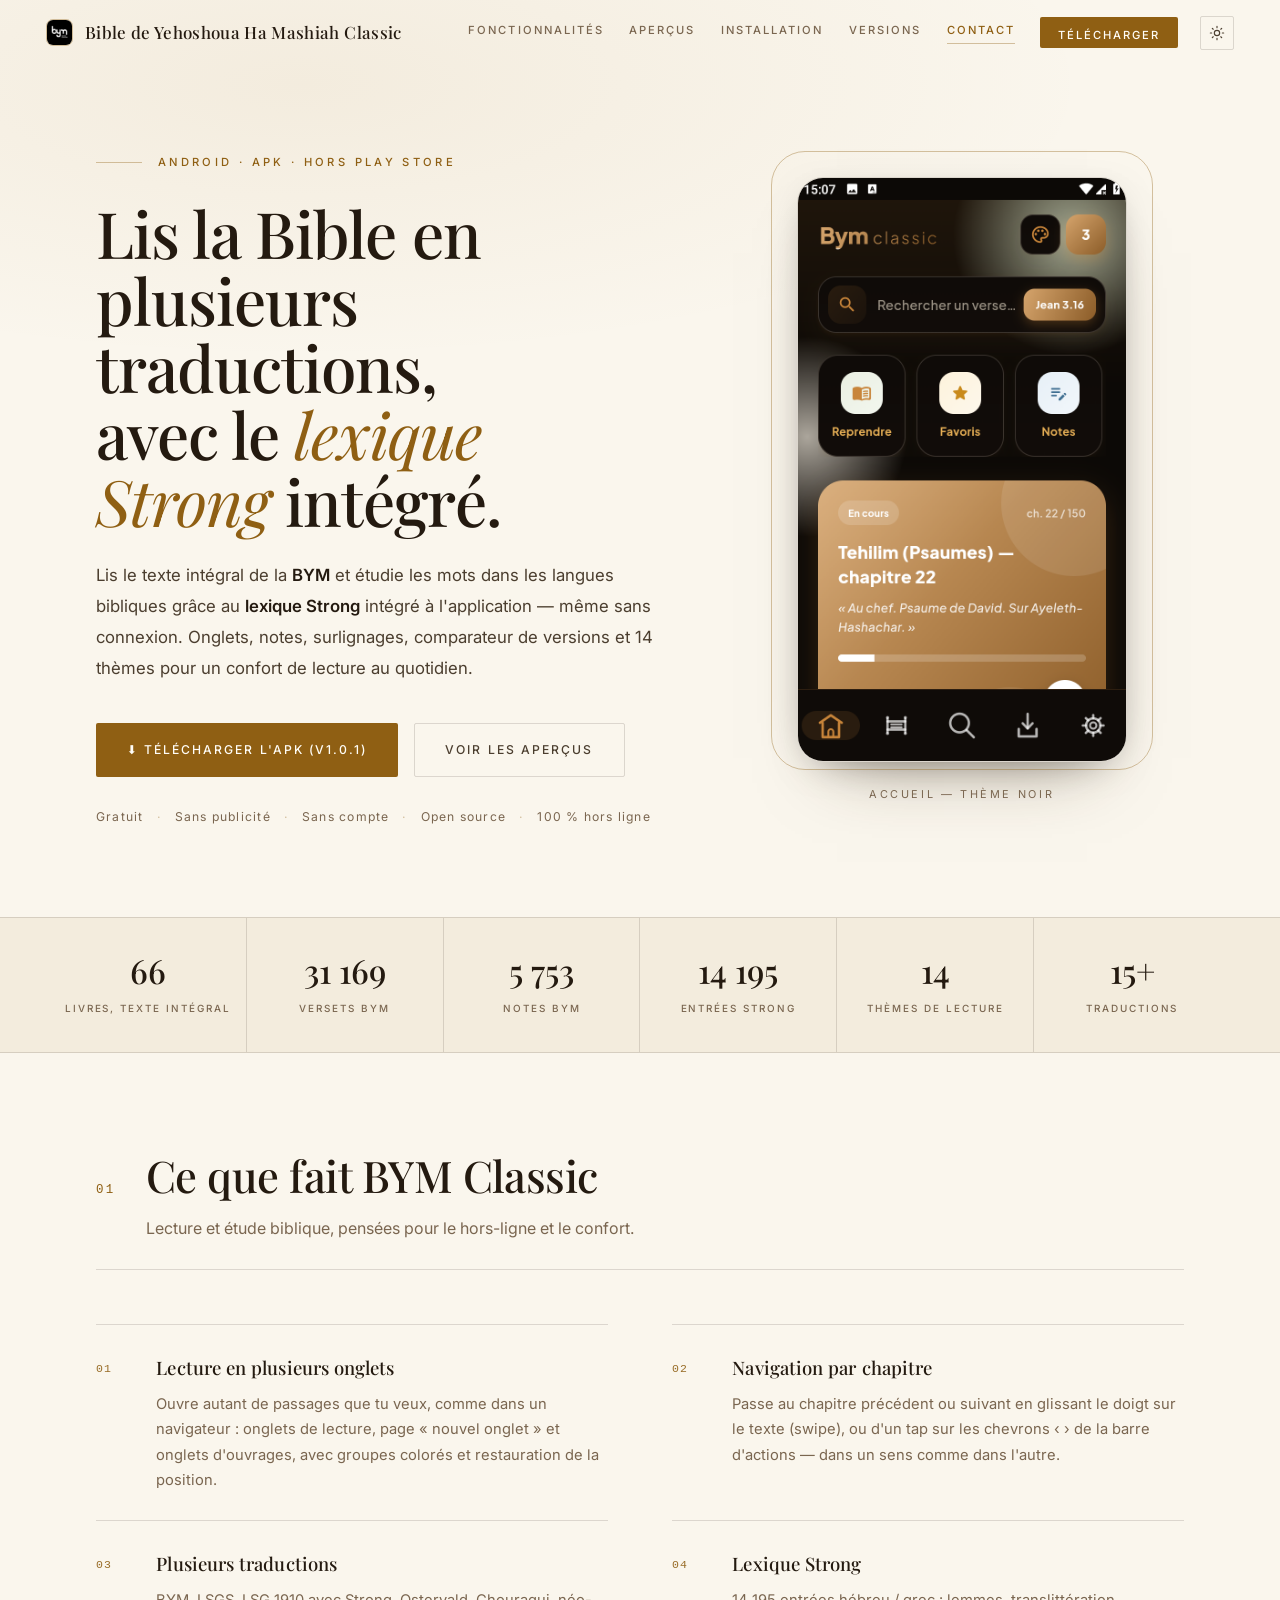
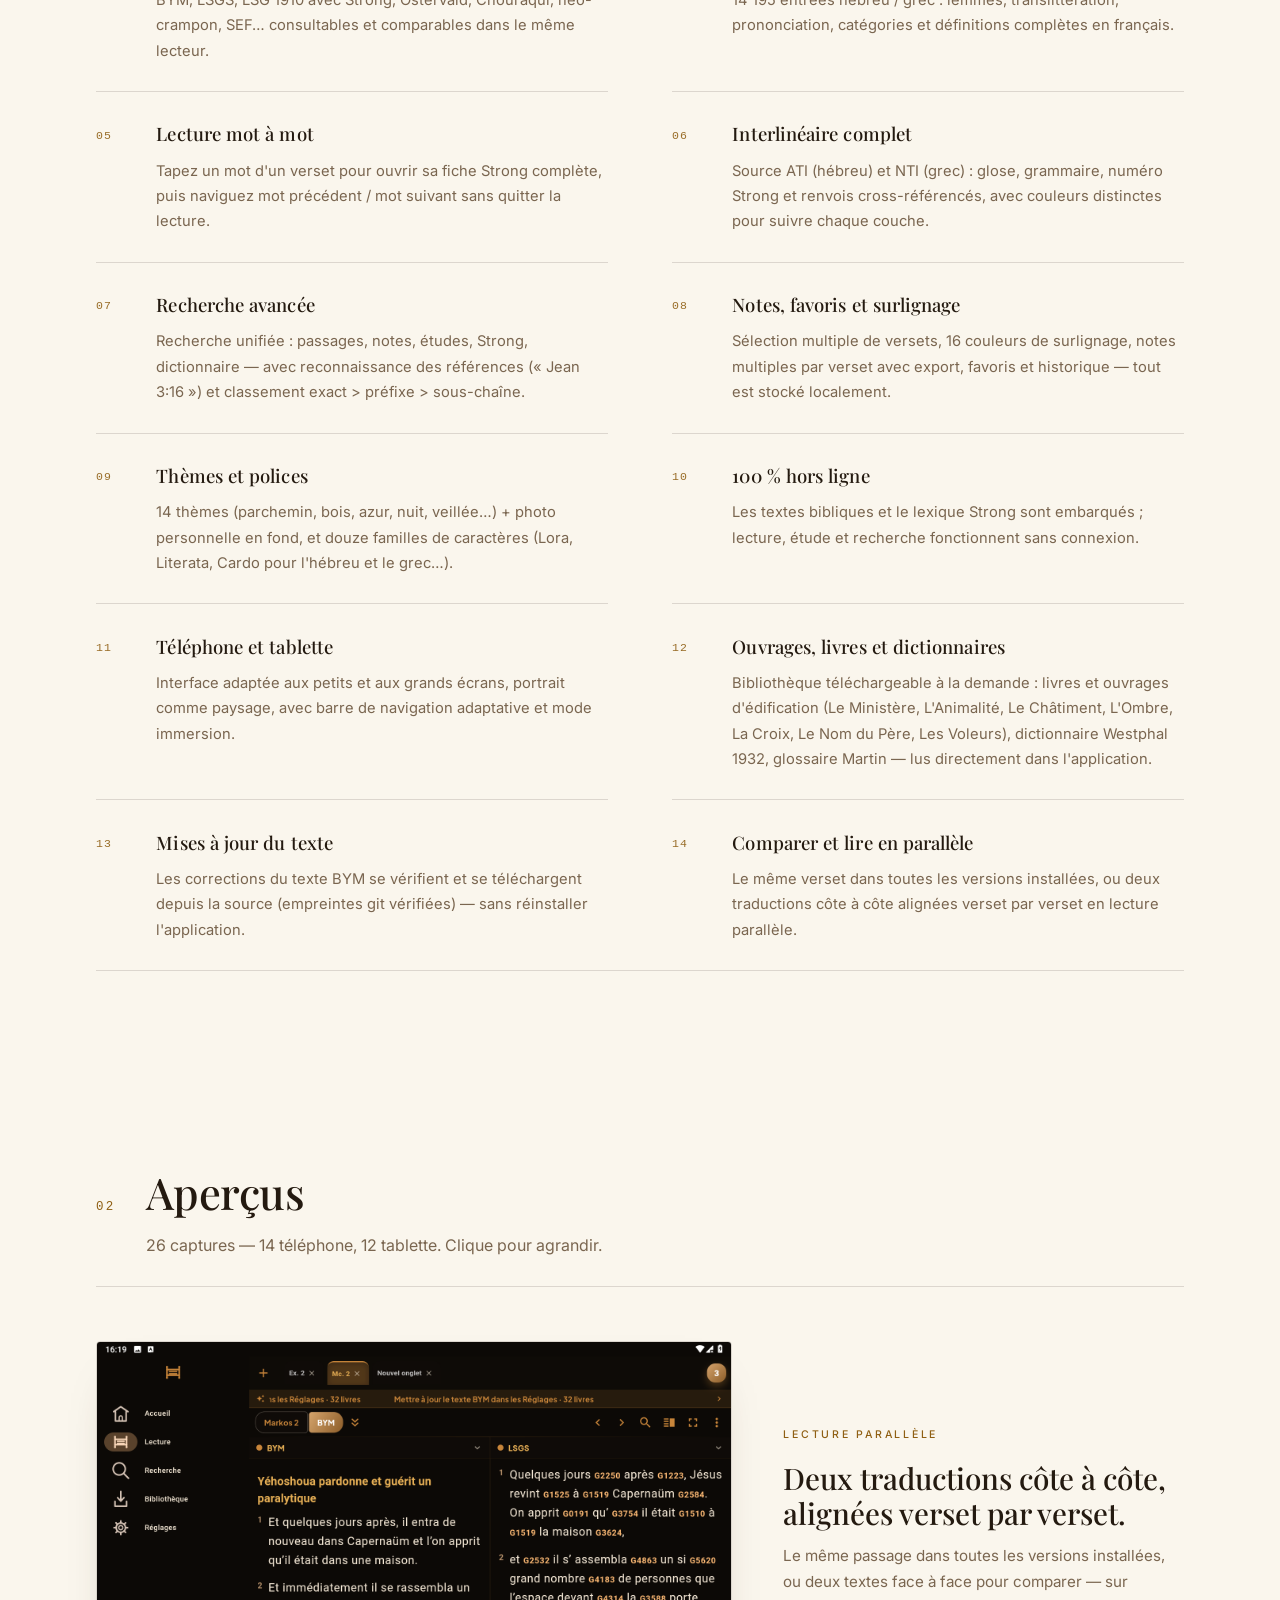
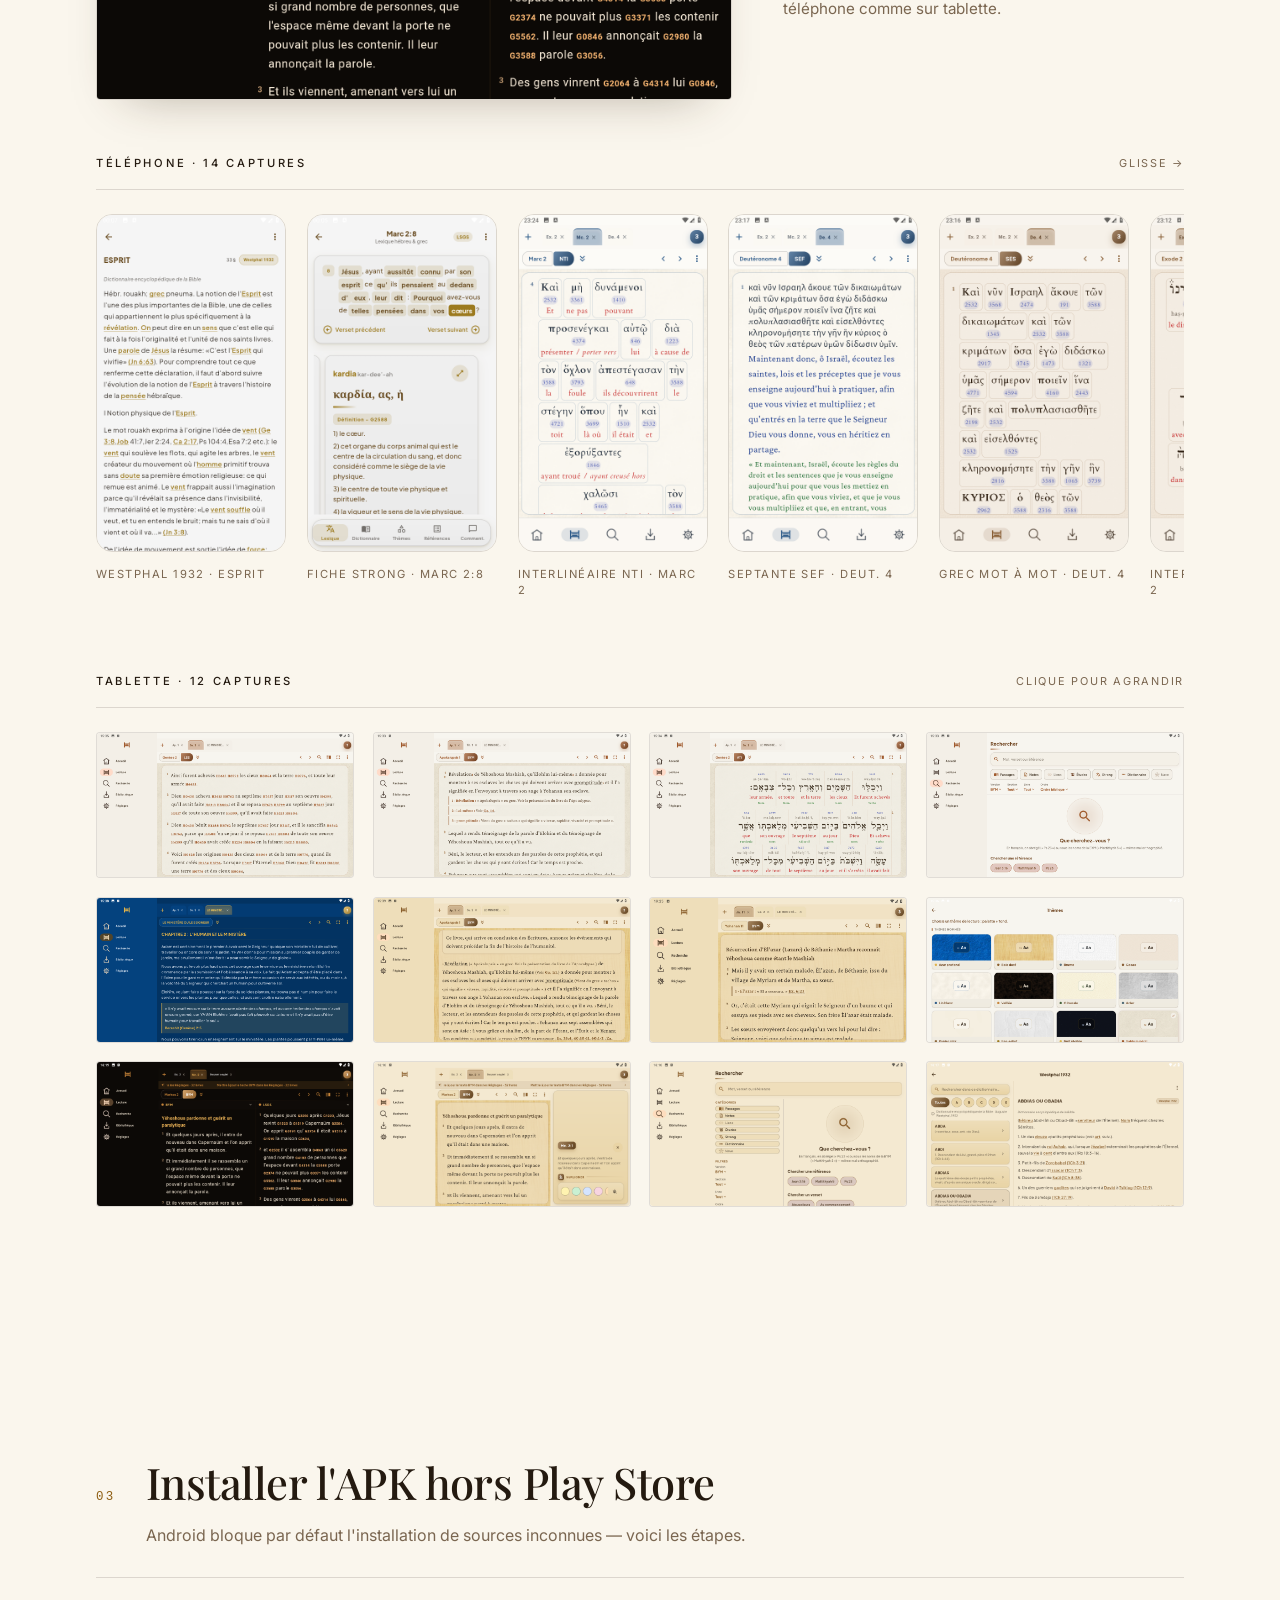
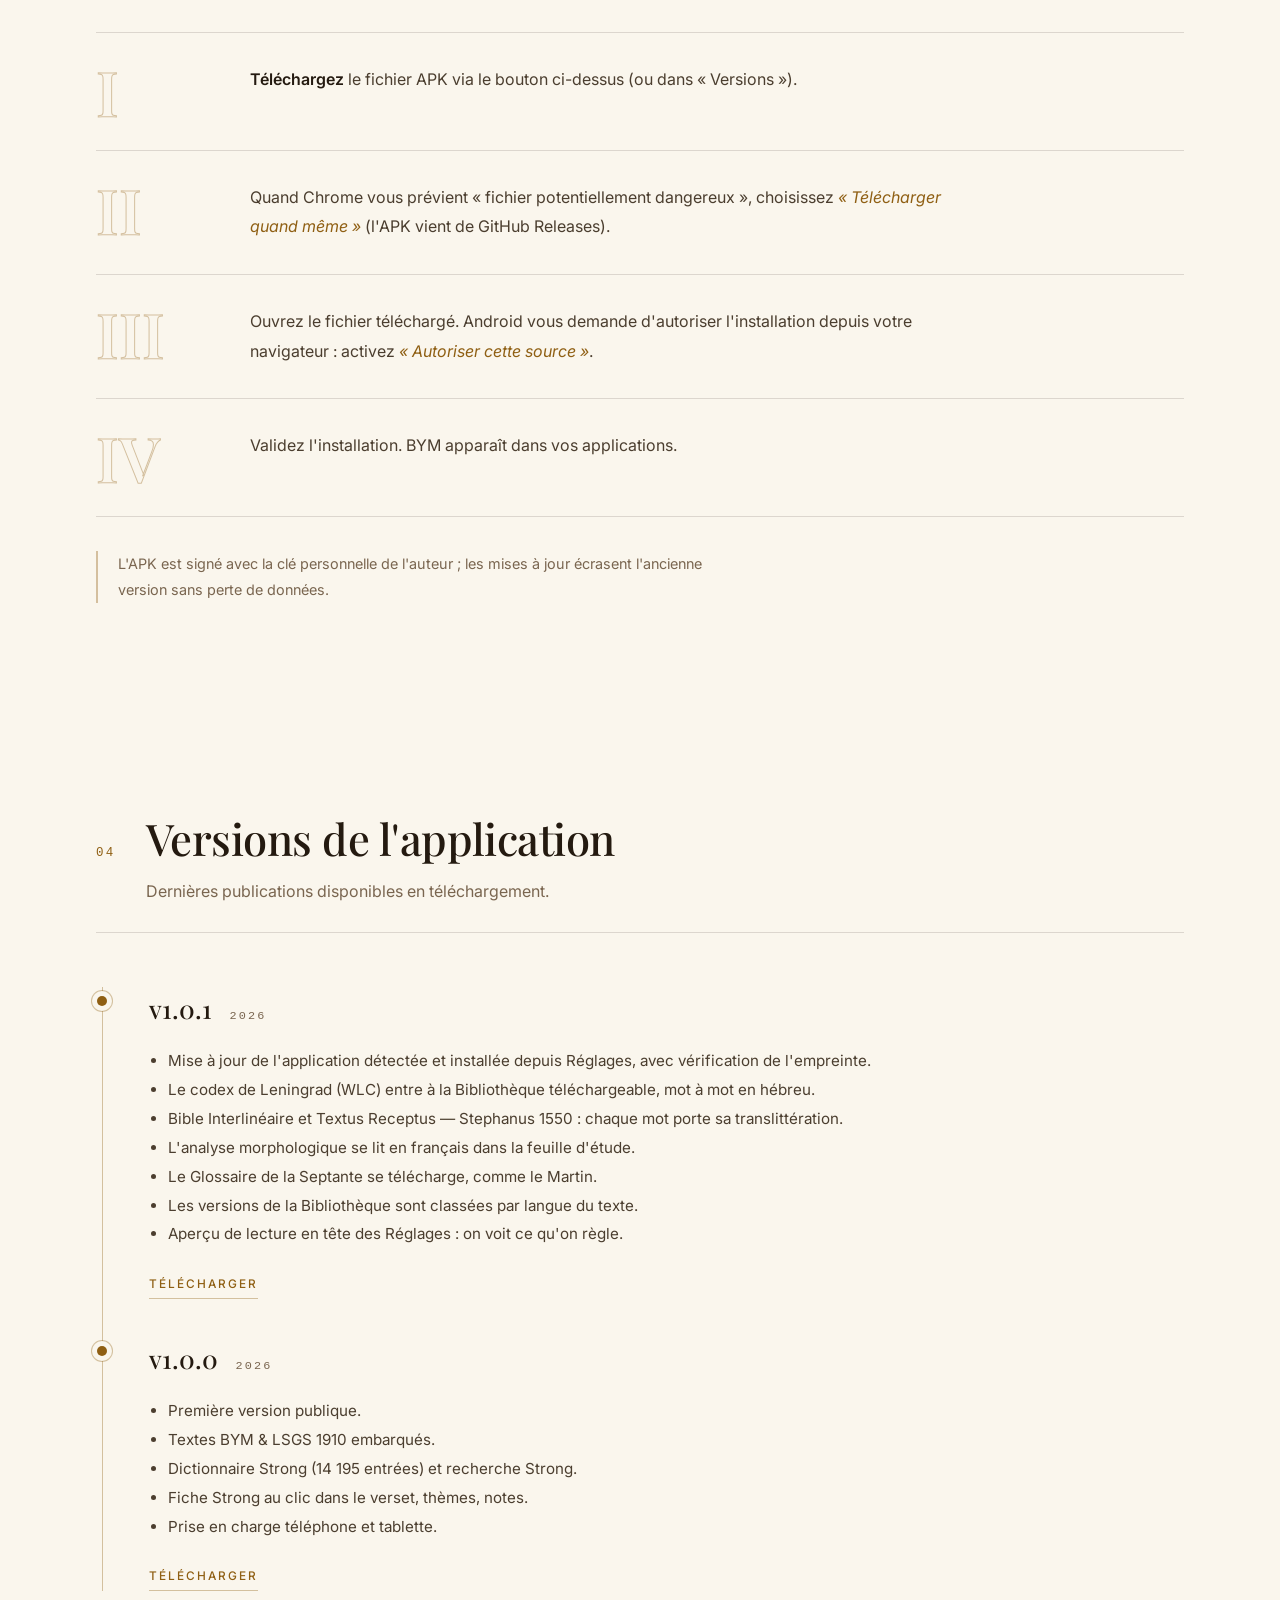
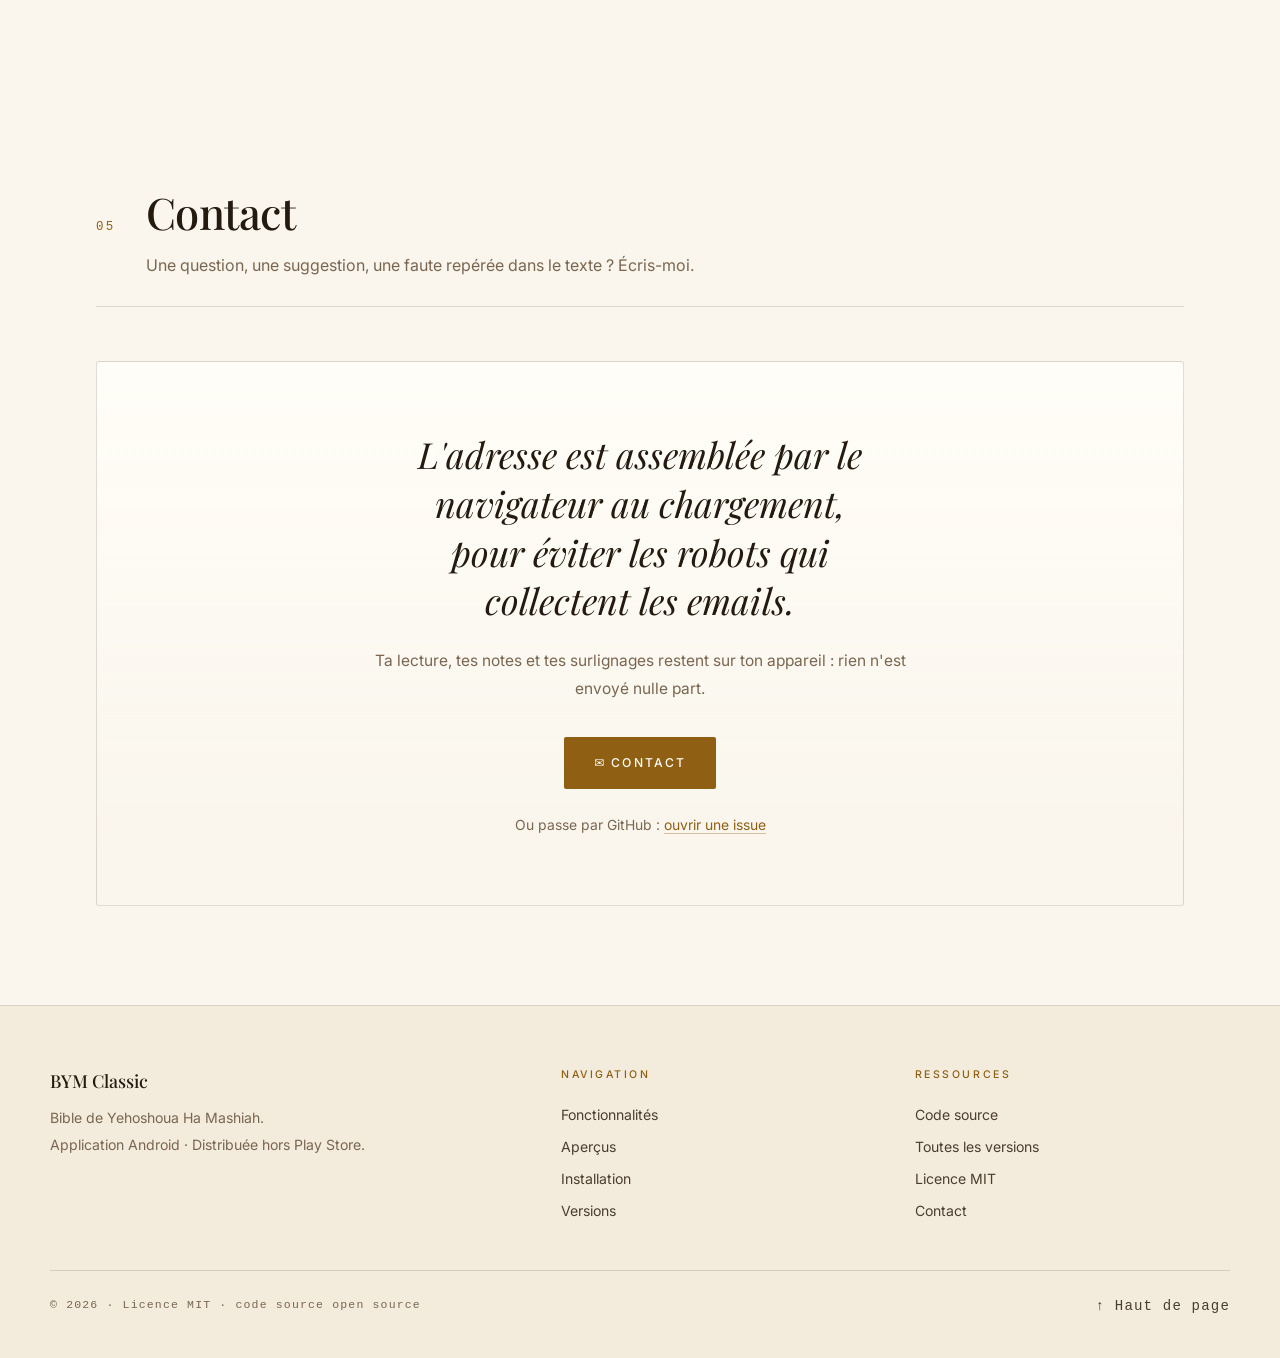
==== commit 94152c09: "Bandeau de mise a jour de l'application en bas, dans tous les onglets Il quitte le lecteur pour le c" ====
--- a/docs/index.html
+++ b/docs/index.html
@@ -37,9 +37,9 @@
     "name": "BYM Classic — Bible de Yehoshoua Ha Mashiah",
     "operatingSystem": "Android",
     "applicationCategory": "BookApplication",
-    "softwareVersion": "1.0.3",
+    "softwareVersion": "1.0.1",
     "offers": { "@type": "Offer", "price": "0", "priceCurrency": "EUR" },
-    "downloadUrl": "https://github.com/victordiaz1000/bym-classic/releases/download/v1.0.3/bym-1.0.3.apk",
+    "downloadUrl": "https://github.com/victordiaz1000/bym-classic/releases/download/v1.0.1/bym-1.0.1.apk",
     "fileSize": "APK Android",
     "inLanguage": ["fr", "he", "grc"],
     "description": "Application biblique Android hors Play Store : plusieurs traductions, lexique Strong, interlinéaires ATI/NTI, onglets, notes, surlignages, 14 thèmes. Fonctionne 100 % hors ligne."
@@ -91,8 +91,8 @@
         lecture au quotidien.
       </p>
       <div class="hero-actions">
-        <a class="btn btn-primary" id="download" href="https://github.com/victordiaz1000/bym-classic/releases/download/v1.0.3/bym-1.0.3.apk" download>
-          ⬇ Télécharger l'APK (v1.0.3)
+        <a class="btn btn-primary" id="download" href="https://github.com/victordiaz1000/bym-classic/releases/download/v1.0.1/bym-1.0.1.apk" download>
+          ⬇ Télécharger l'APK (v1.0.1)
         </a>
         <a class="btn btn-ghost" href="#screenshots">Voir les aperçus</a>
       </div>
@@ -236,39 +236,17 @@
     <div class="changelog rv" id="changelog-list">
       <div class="release">
         <div class="release-head">
-          <span class="release-tag">v1.0.3</span>
+          <span class="release-tag">v1.0.1</span>
           <span class="release-date">2026</span>
         </div>
         <ul>
+          <li>Mise à jour de l'application détectée et installée depuis Réglages, avec vérification de l'empreinte.</li>
           <li>Le codex de Leningrad (WLC) entre à la Bibliothèque téléchargeable, mot à mot en hébreu.</li>
           <li>Bible Interlinéaire et Textus Receptus — Stephanus 1550 : chaque mot porte sa translittération.</li>
           <li>L'analyse morphologique se lit en français dans la feuille d'étude.</li>
           <li>Le Glossaire de la Septante se télécharge, comme le Martin.</li>
           <li>Les versions de la Bibliothèque sont classées par langue du texte.</li>
           <li>Aperçu de lecture en tête des Réglages : on voit ce qu'on règle.</li>
-        </ul>
-        <a class="release-link" href="https://github.com/victordiaz1000/bym-classic/releases/download/v1.0.3/bym-1.0.3.apk" download>Télécharger</a>
-      </div>
-      <div class="release">
-        <div class="release-head">
-          <span class="release-tag">v1.0.2</span>
-          <span class="release-date">2026</span>
-        </div>
-        <ul>
-          <li>Première mise à jour de l'application installable depuis l'app elle-même.</li>
-          <li>La release publie un APK signé et son empreinte, vérifiée avant installation.</li>
-        </ul>
-        <a class="release-link" href="https://github.com/victordiaz1000/bym-classic/releases/download/v1.0.2/bym-1.0.2.apk" download>Télécharger</a>
-      </div>
-      <div class="release">
-        <div class="release-head">
-          <span class="release-tag">v1.0.1</span>
-          <span class="release-date">2026</span>
-        </div>
-        <ul>
-          <li>L'application prévient quand une nouvelle version est publiée.</li>
-          <li>Téléchargement et installation vérifiés depuis GitHub Releases.</li>
-          <li>Les liens Google Play et App Store arrivent plus tard.</li>
         </ul>
         <a class="release-link" href="https://github.com/victordiaz1000/bym-classic/releases/download/v1.0.1/bym-1.0.1.apk" download>Télécharger</a>
       </div>
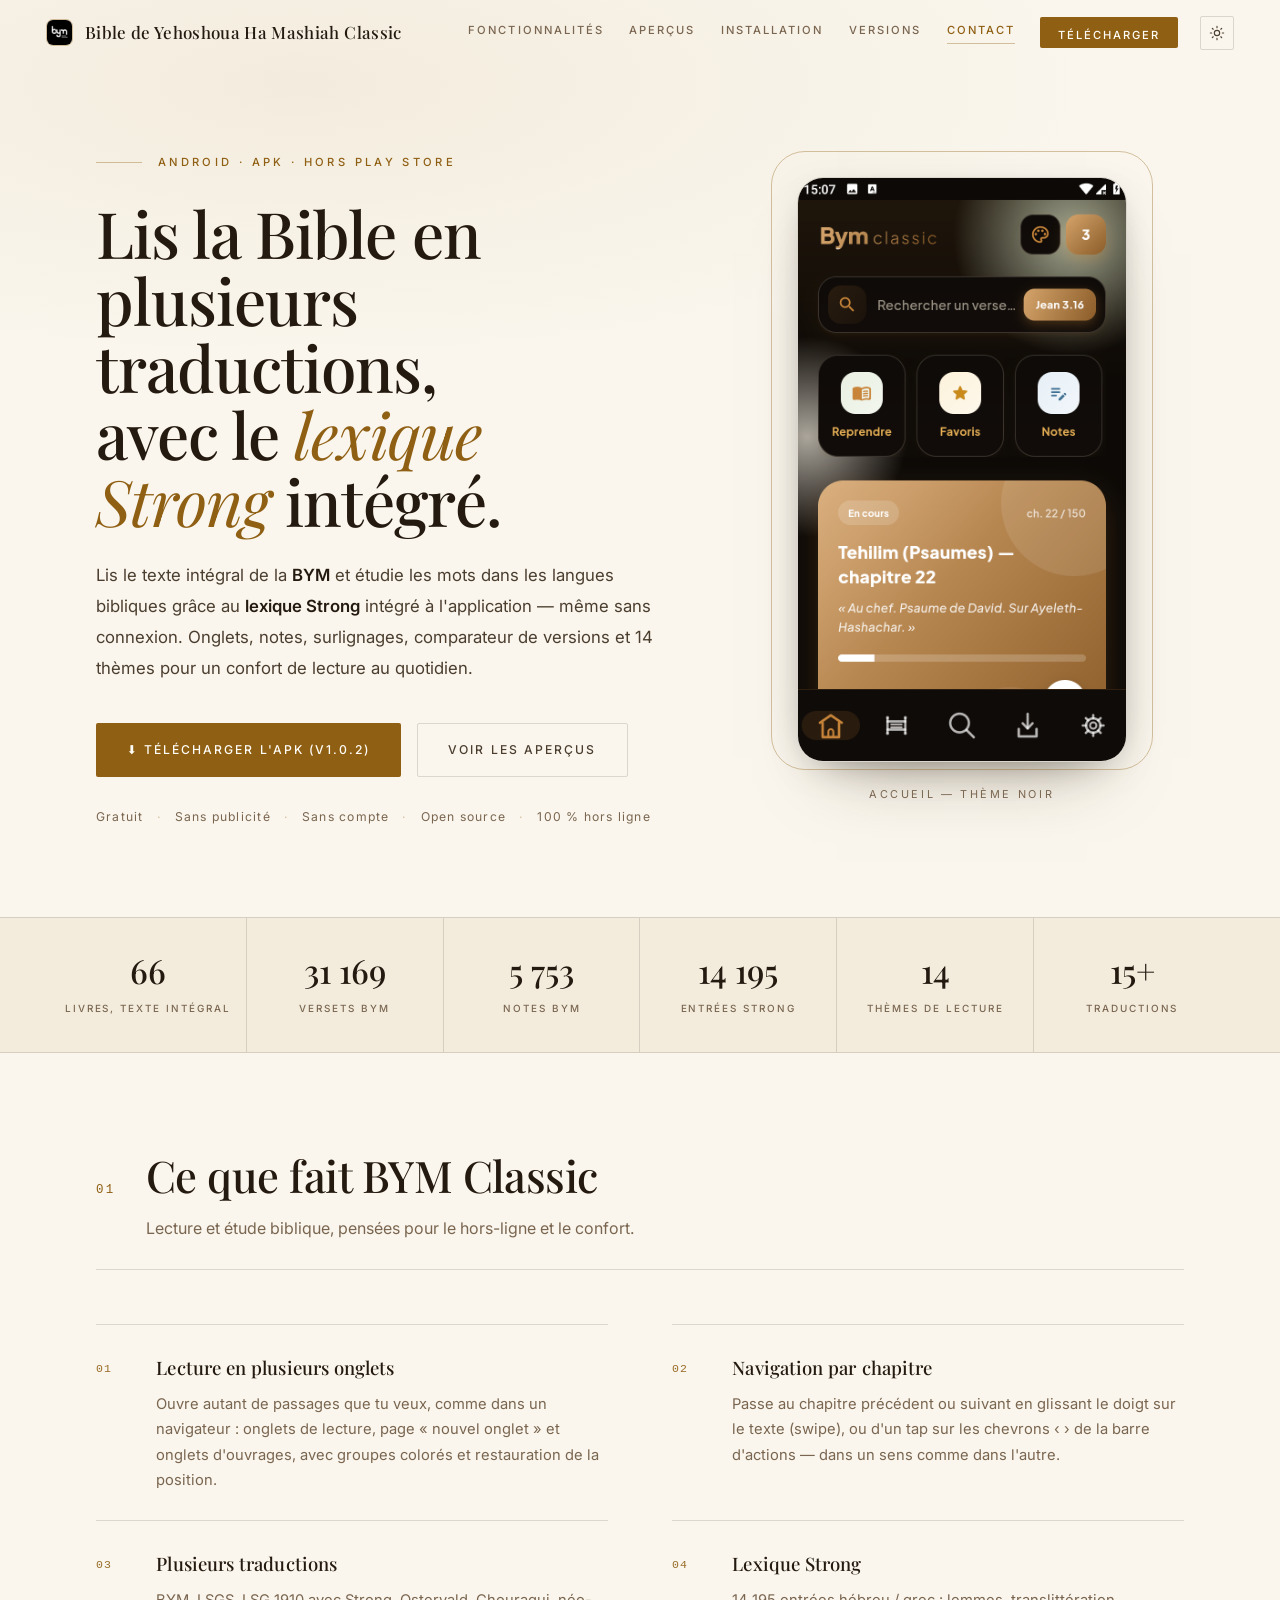
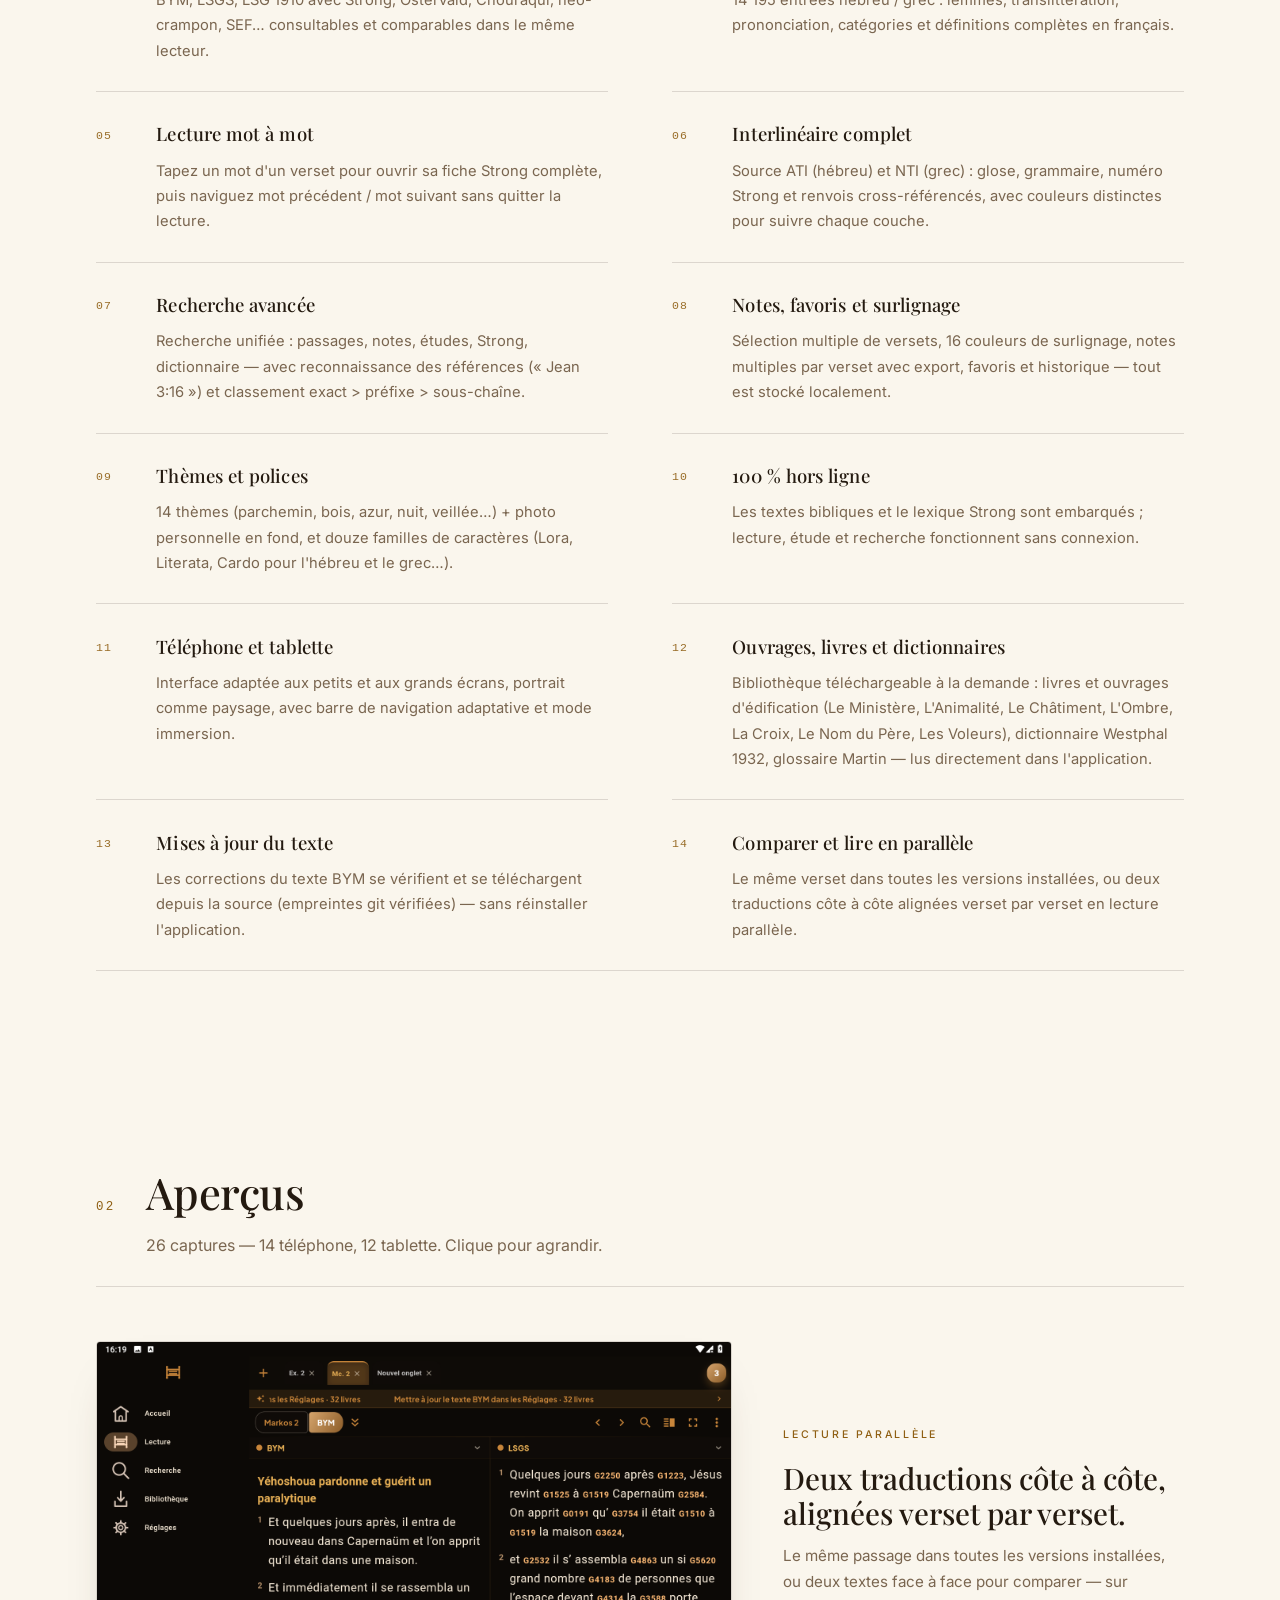
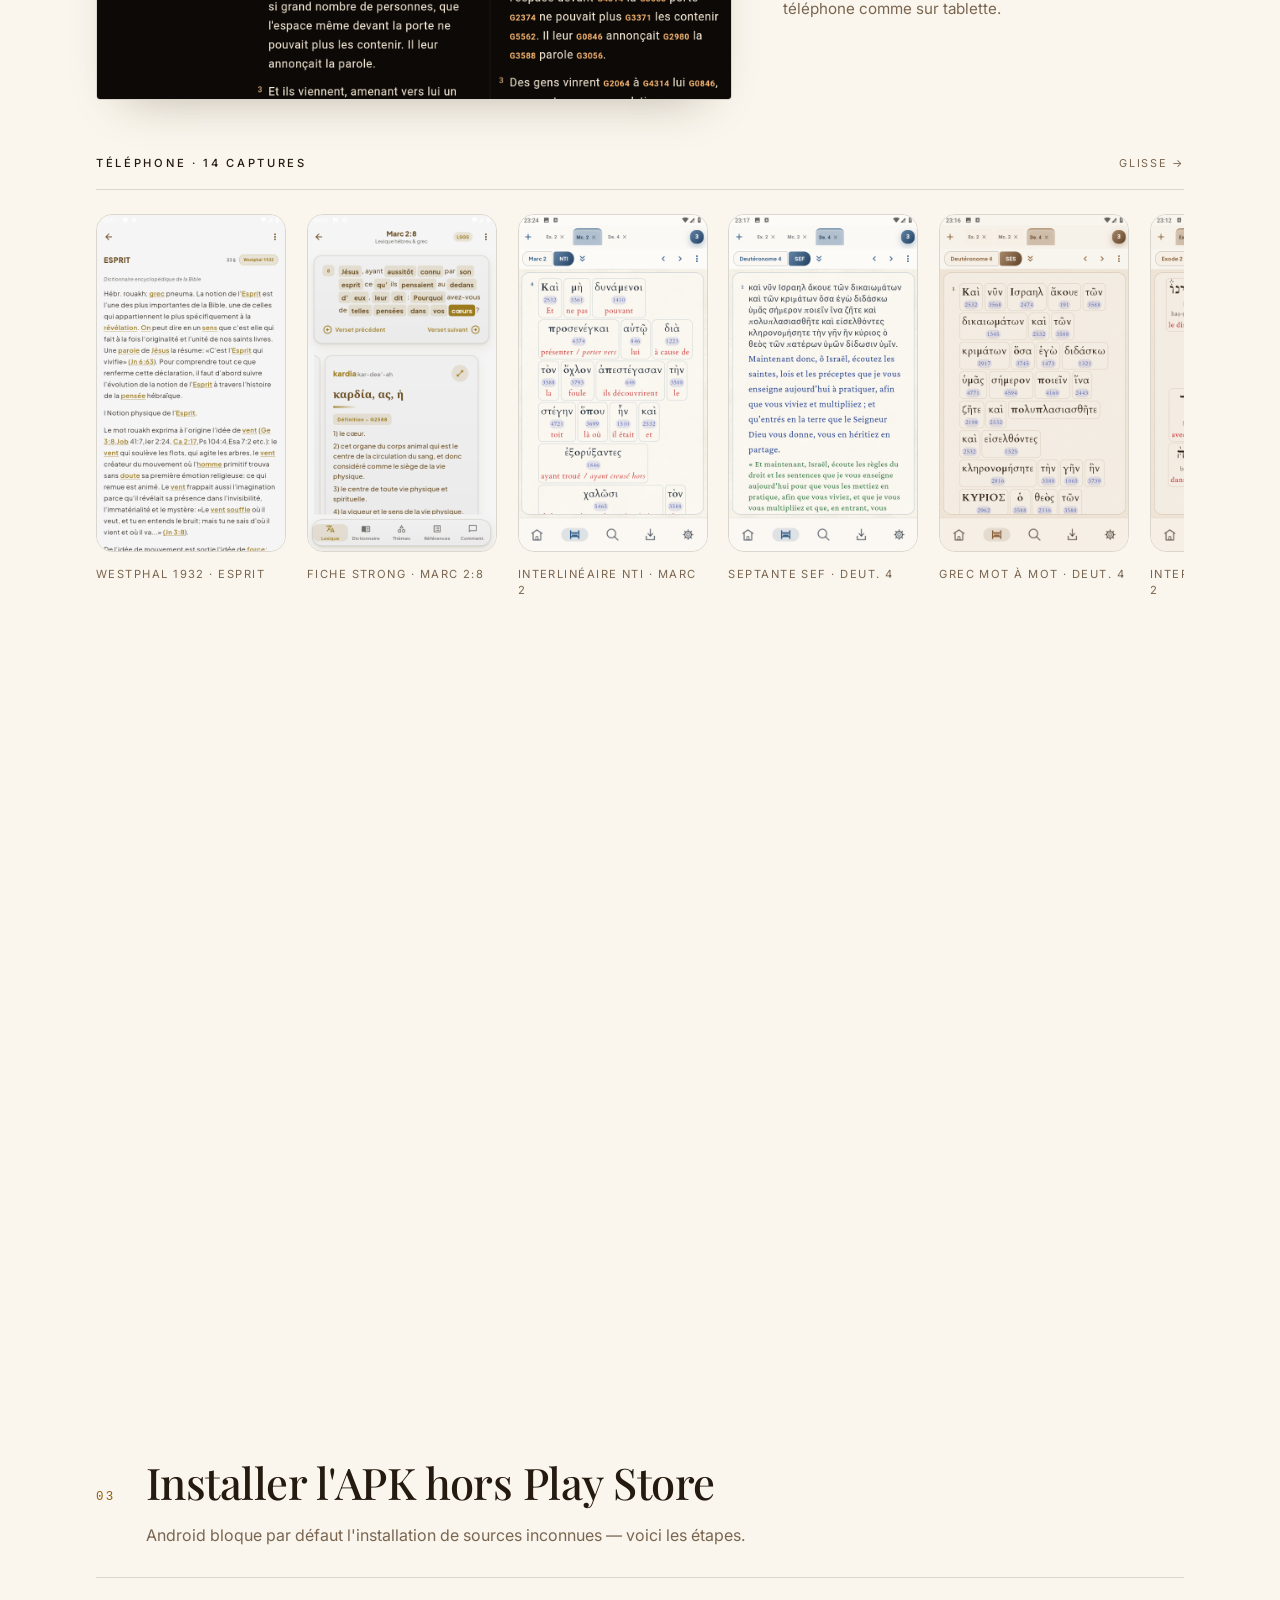
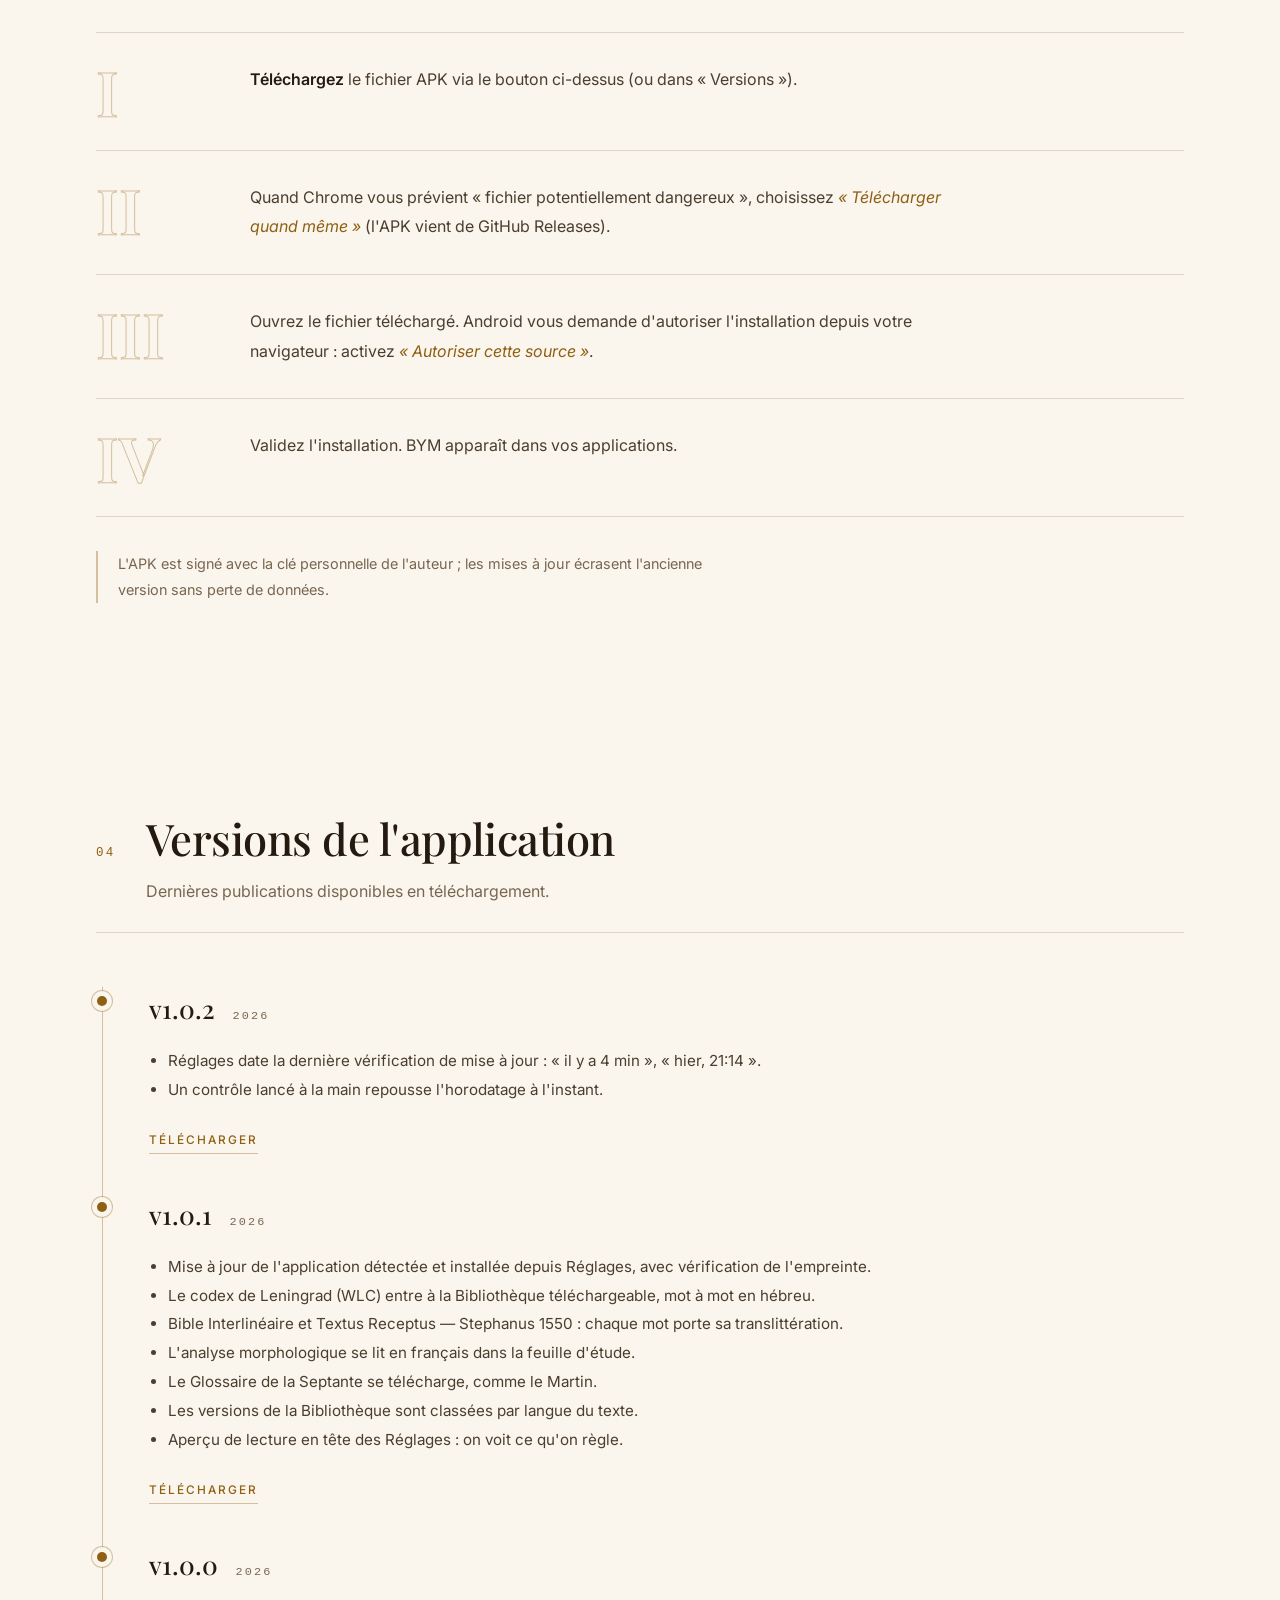
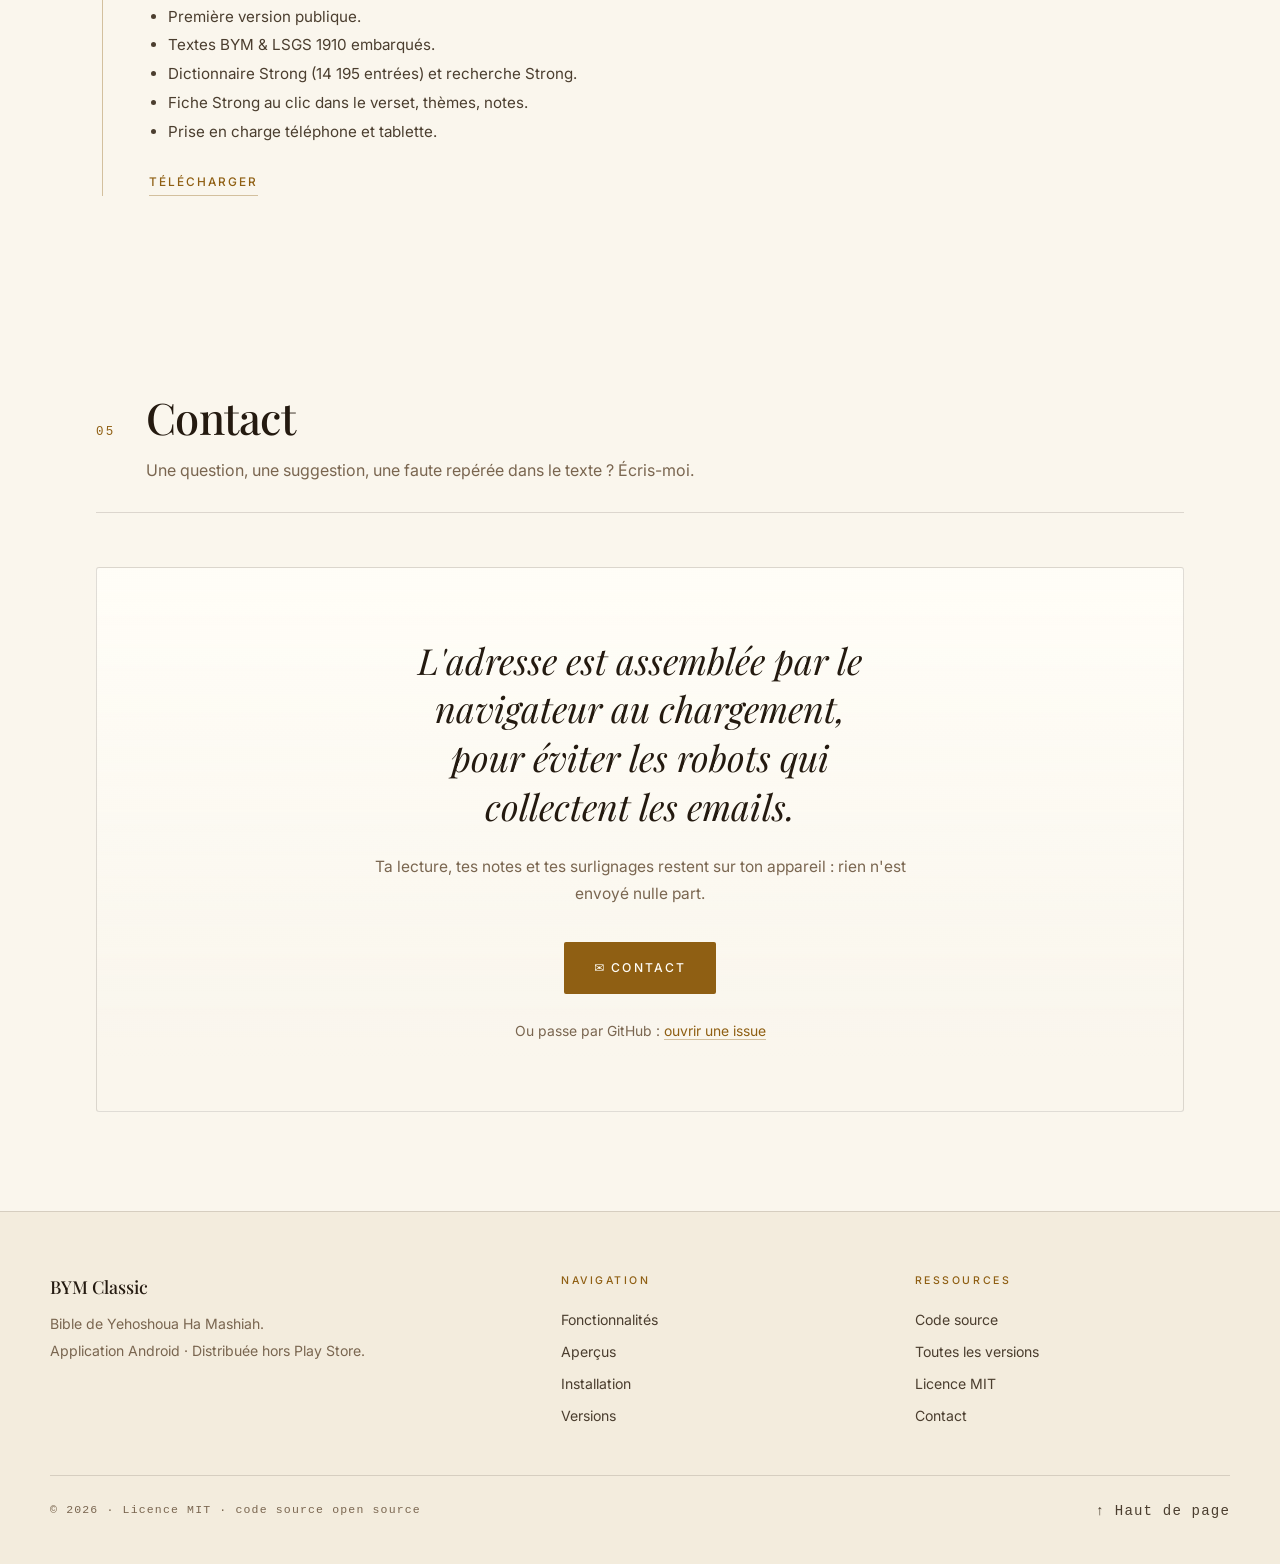
==== commit 9e461bd3: "Reglages : la derniere verification de mise a jour porte sa date L'horodatage existait deja dans les" ====
--- a/docs/index.html
+++ b/docs/index.html
@@ -37,9 +37,9 @@
     "name": "BYM Classic — Bible de Yehoshoua Ha Mashiah",
     "operatingSystem": "Android",
     "applicationCategory": "BookApplication",
-    "softwareVersion": "1.0.1",
+    "softwareVersion": "1.0.2",
     "offers": { "@type": "Offer", "price": "0", "priceCurrency": "EUR" },
-    "downloadUrl": "https://github.com/victordiaz1000/bym-classic/releases/download/v1.0.1/bym-1.0.1.apk",
+    "downloadUrl": "https://github.com/victordiaz1000/bym-classic/releases/download/v1.0.2/bym-1.0.2.apk",
     "fileSize": "APK Android",
     "inLanguage": ["fr", "he", "grc"],
     "description": "Application biblique Android hors Play Store : plusieurs traductions, lexique Strong, interlinéaires ATI/NTI, onglets, notes, surlignages, 14 thèmes. Fonctionne 100 % hors ligne."
@@ -91,8 +91,8 @@
         lecture au quotidien.
       </p>
       <div class="hero-actions">
-        <a class="btn btn-primary" id="download" href="https://github.com/victordiaz1000/bym-classic/releases/download/v1.0.1/bym-1.0.1.apk" download>
-          ⬇ Télécharger l'APK (v1.0.1)
+        <a class="btn btn-primary" id="download" href="https://github.com/victordiaz1000/bym-classic/releases/download/v1.0.2/bym-1.0.2.apk" download>
+          ⬇ Télécharger l'APK (v1.0.2)
         </a>
         <a class="btn btn-ghost" href="#screenshots">Voir les aperçus</a>
       </div>
@@ -234,6 +234,17 @@
     </div>
 
     <div class="changelog rv" id="changelog-list">
+      <div class="release">
+        <div class="release-head">
+          <span class="release-tag">v1.0.2</span>
+          <span class="release-date">2026</span>
+        </div>
+        <ul>
+          <li>Réglages date la dernière vérification de mise à jour : « il y a 4 min », « hier, 21:14 ».</li>
+          <li>Un contrôle lancé à la main repousse l'horodatage à l'instant.</li>
+        </ul>
+        <a class="release-link" href="https://github.com/victordiaz1000/bym-classic/releases/download/v1.0.2/bym-1.0.2.apk" download>Télécharger</a>
+      </div>
       <div class="release">
         <div class="release-head">
           <span class="release-tag">v1.0.1</span>
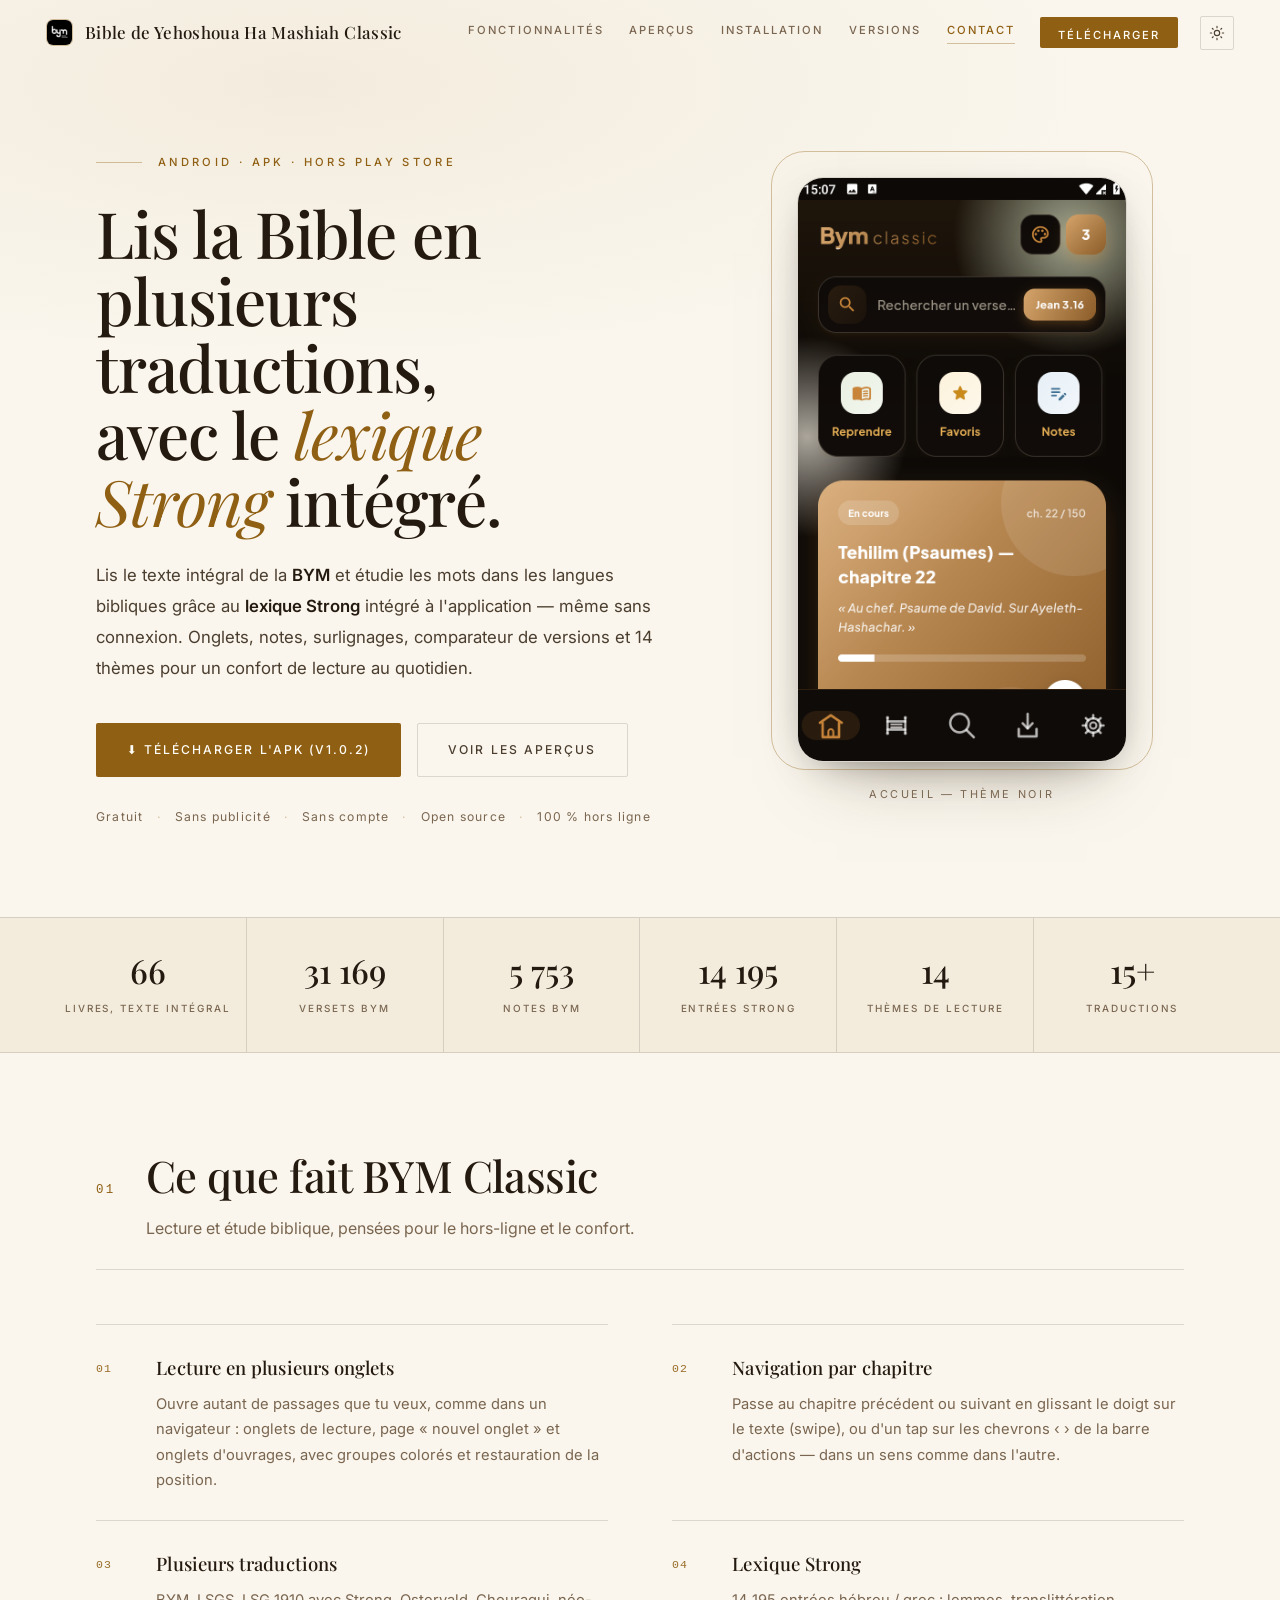
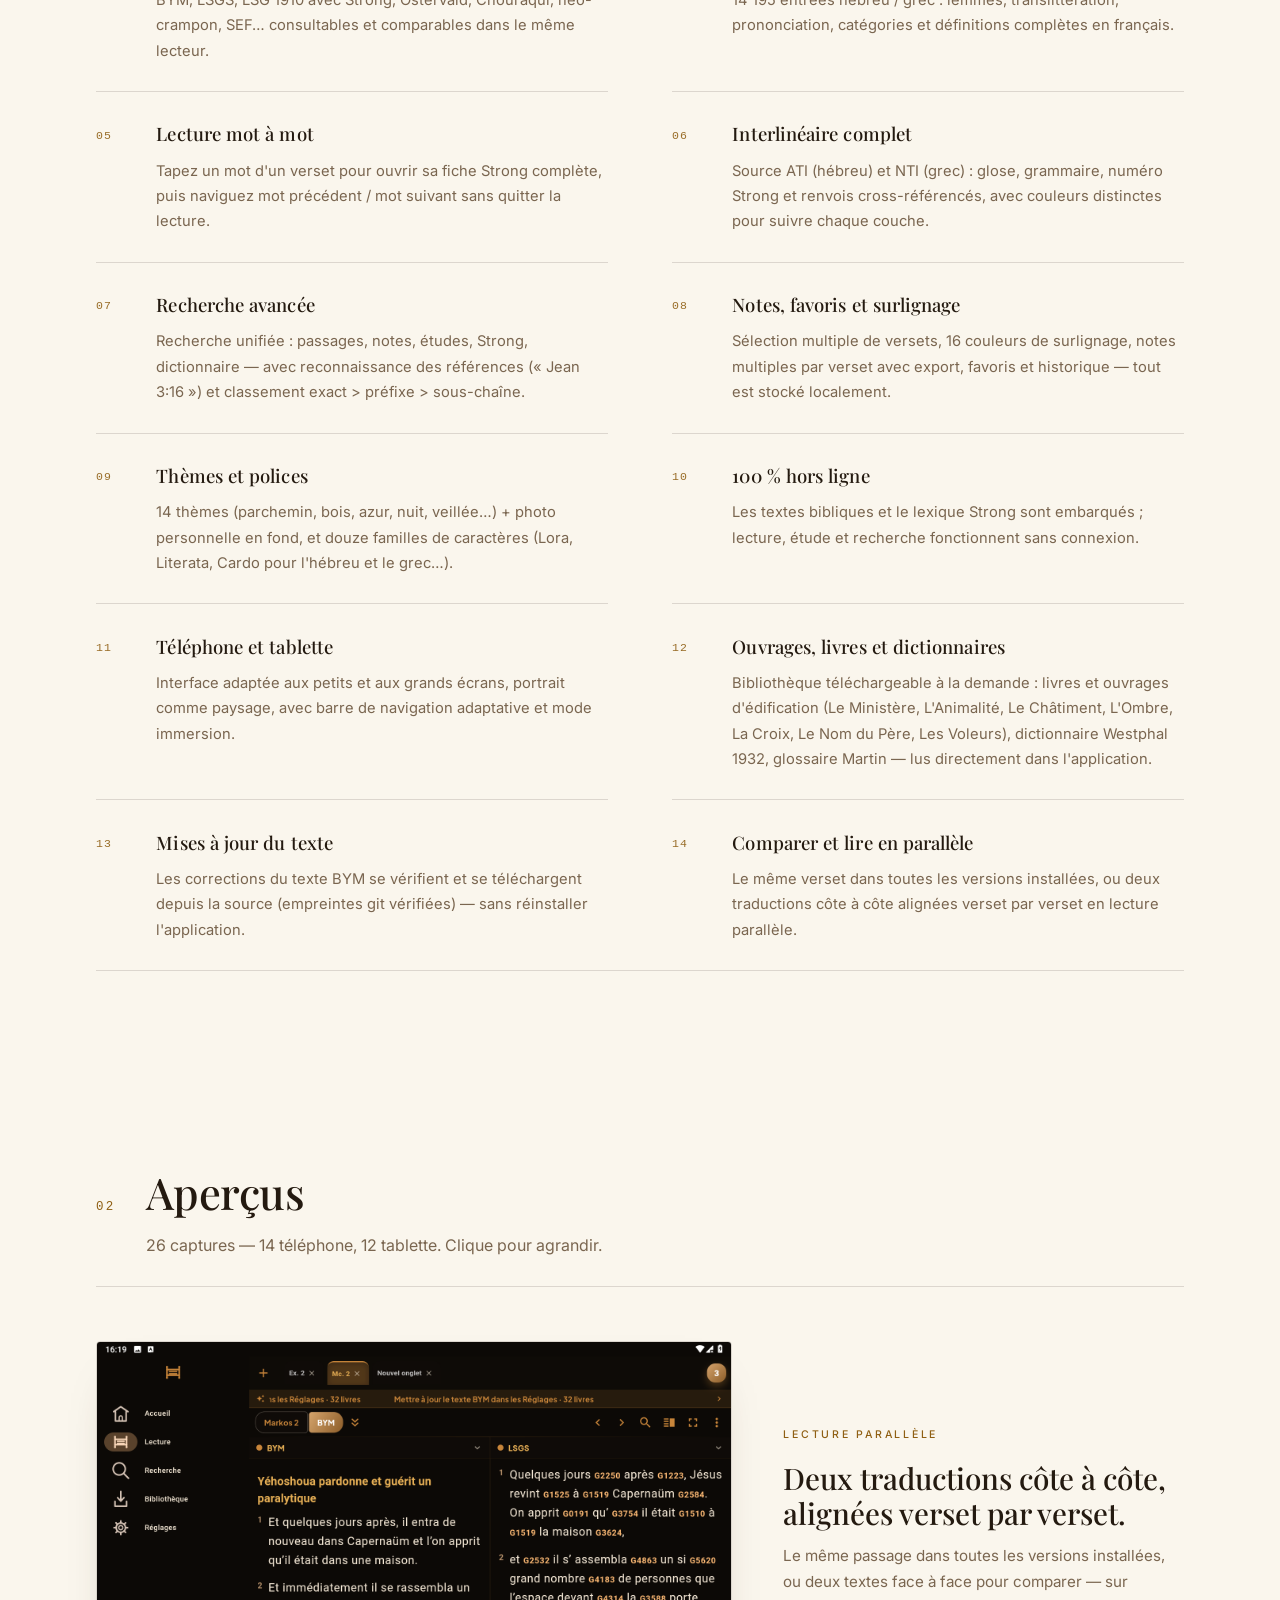
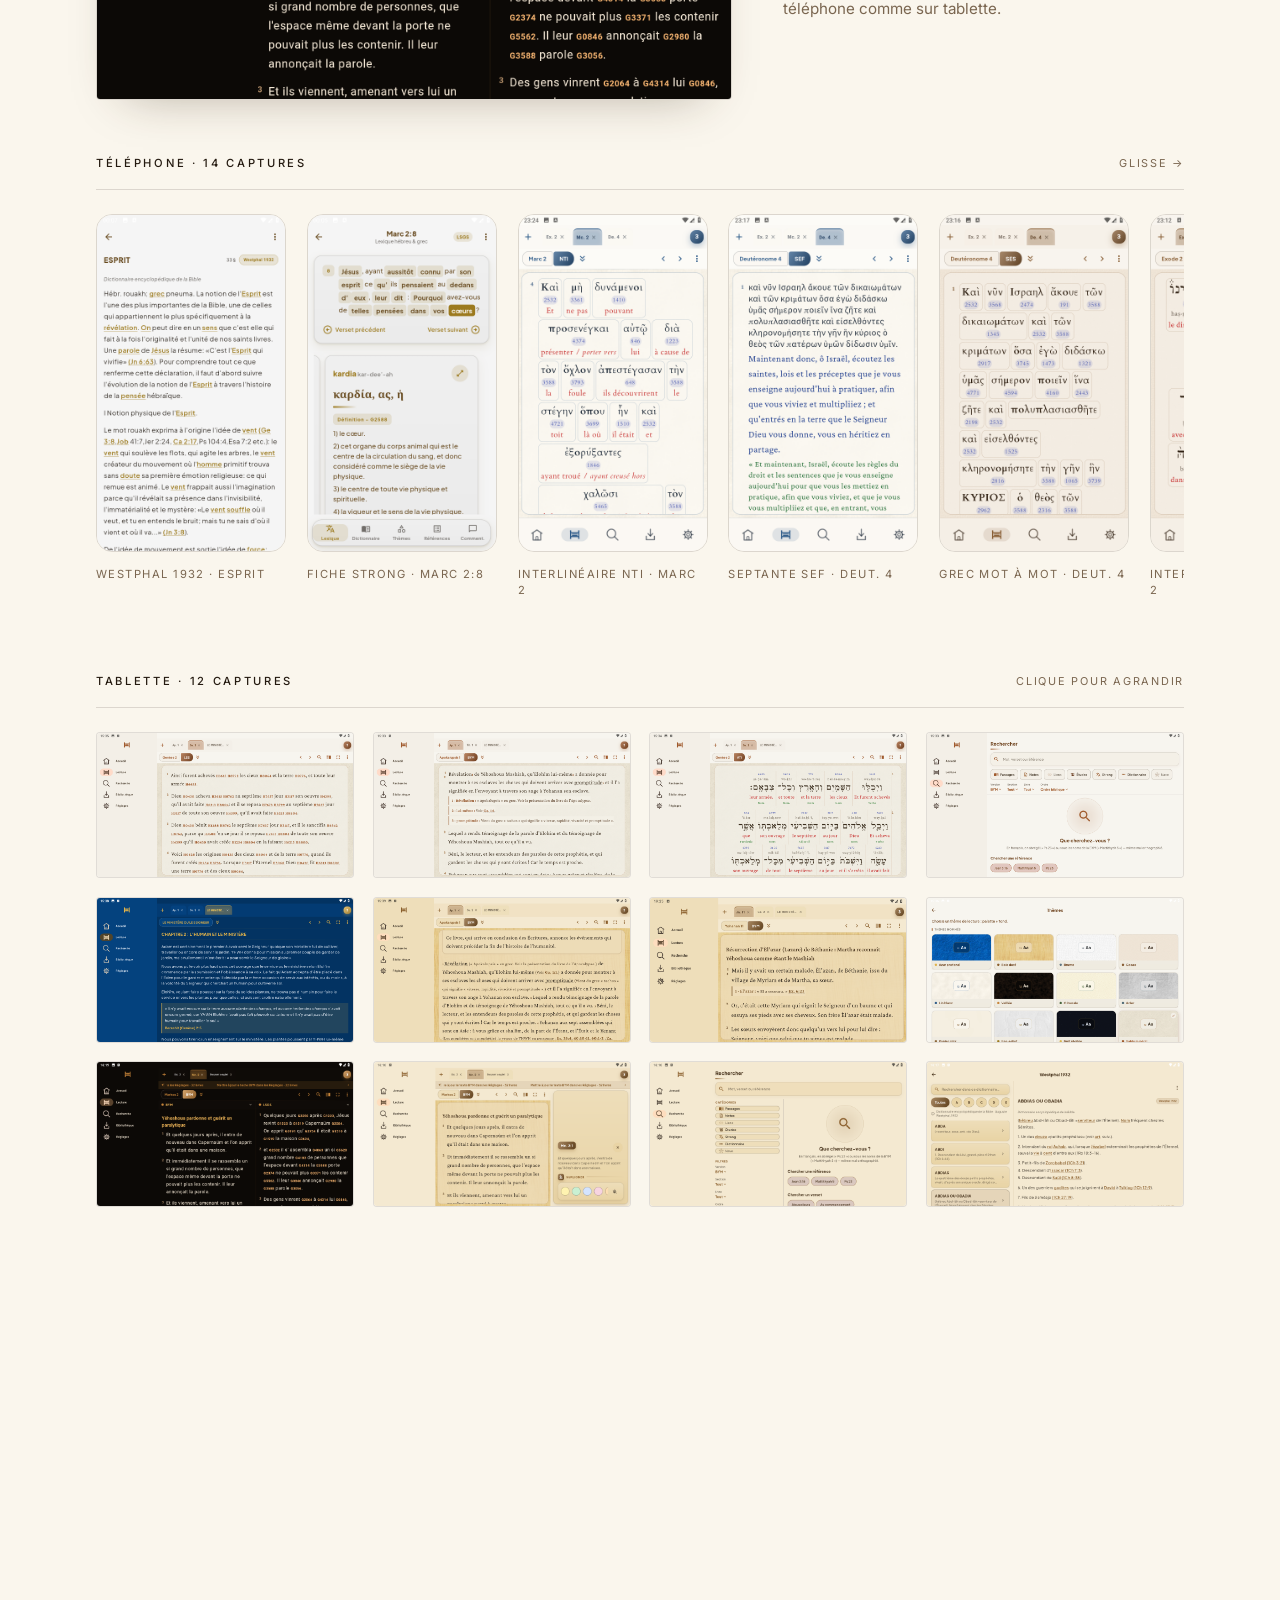
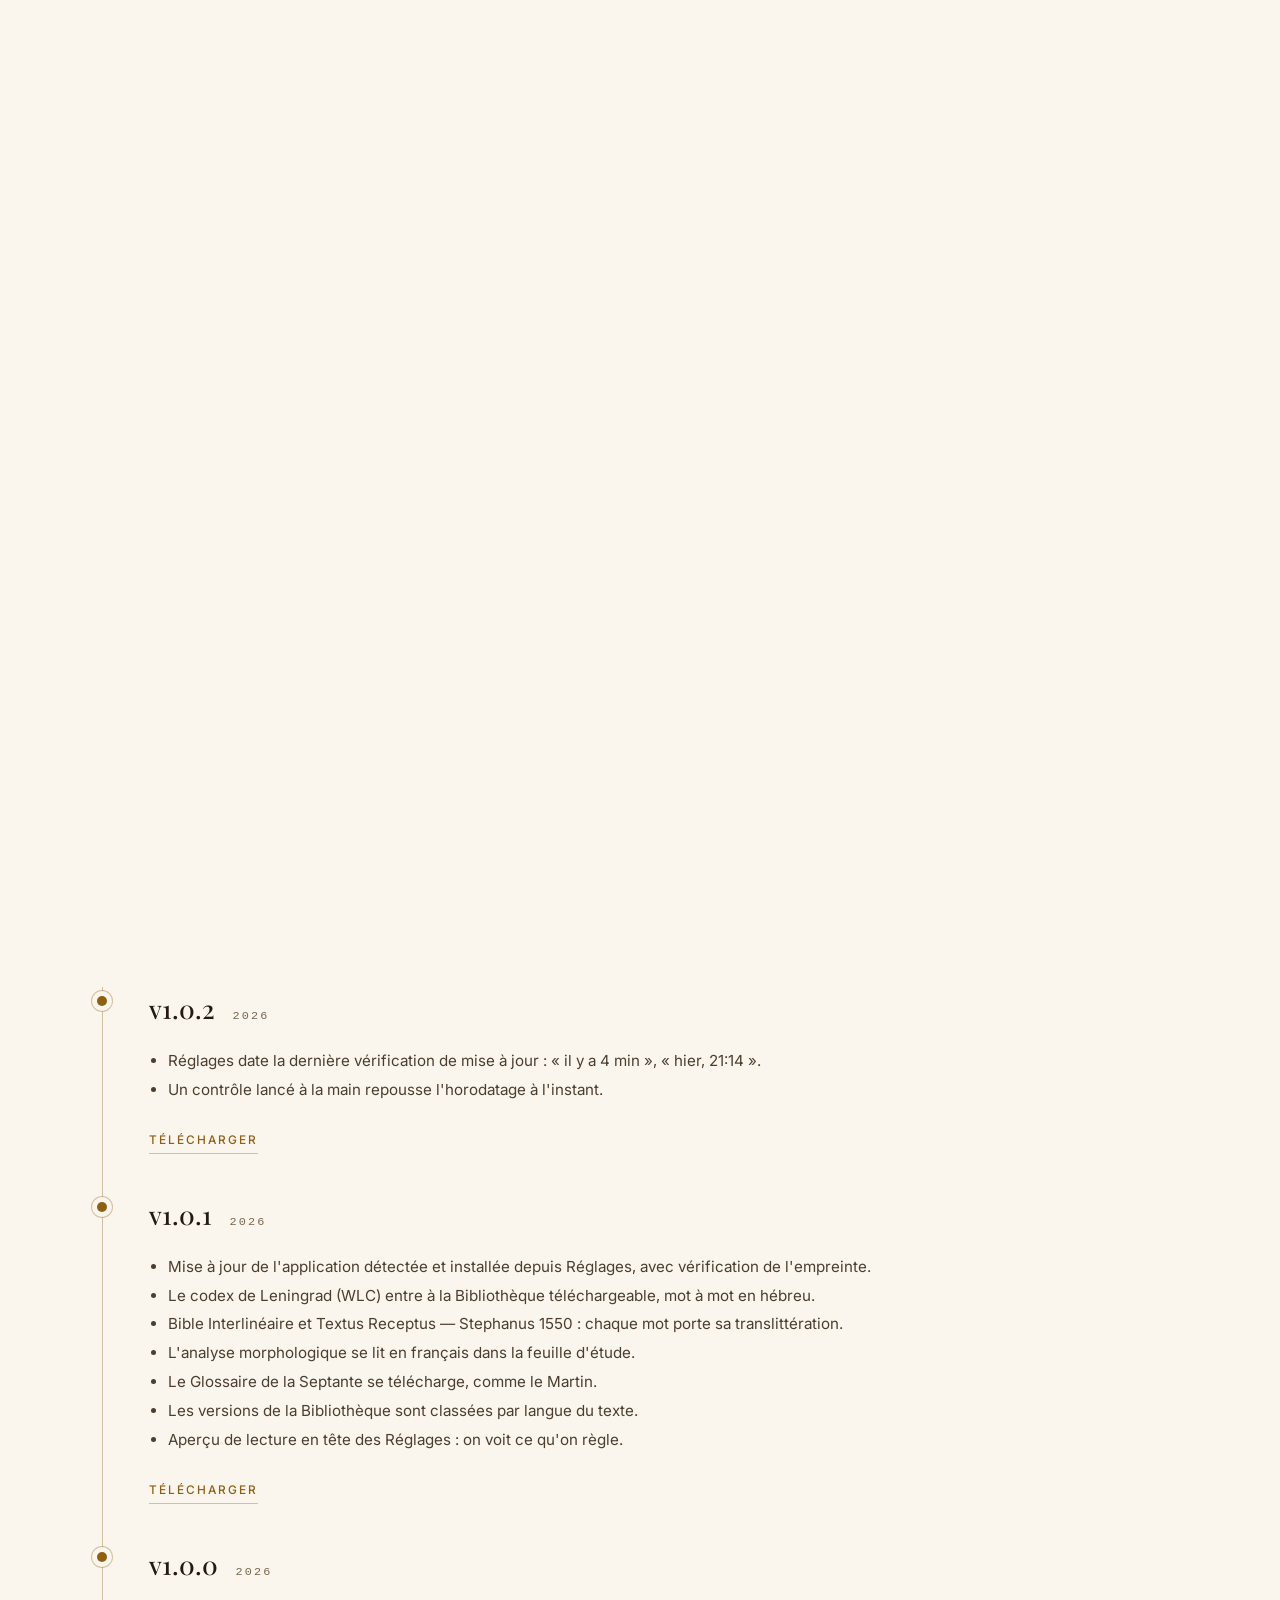
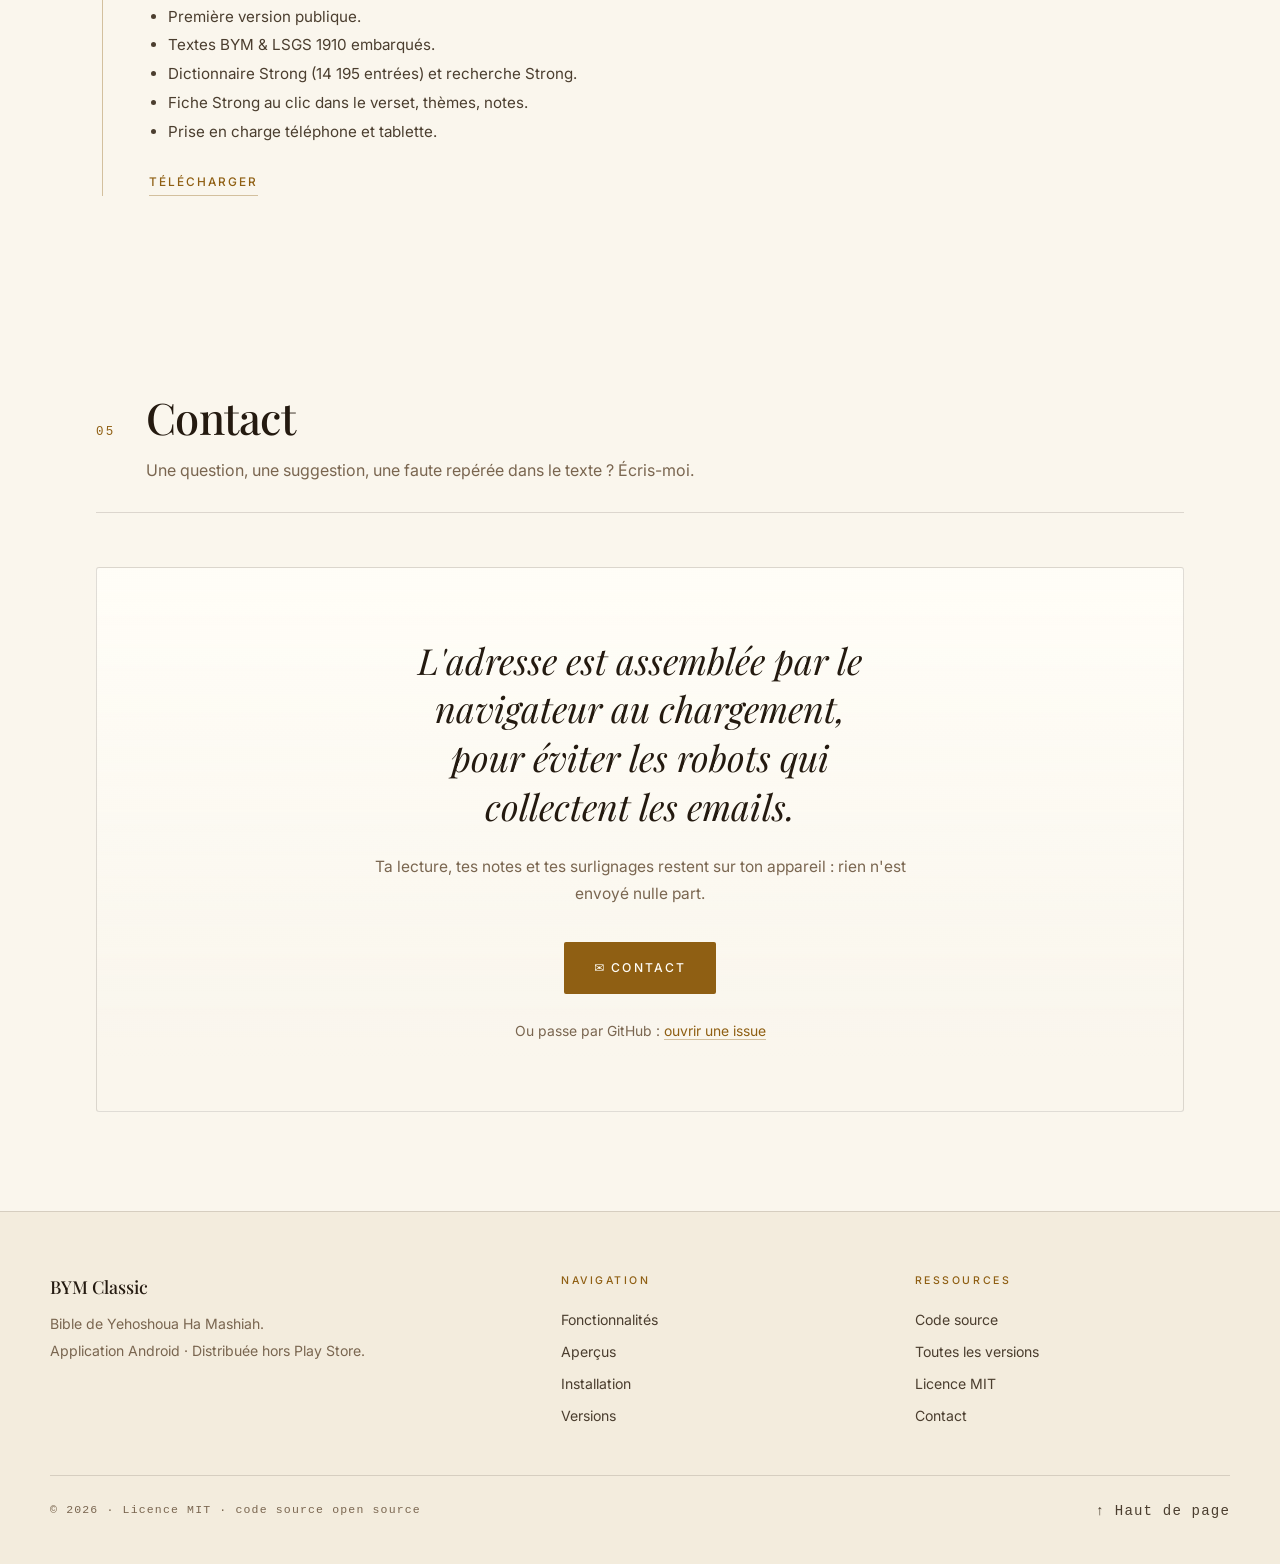
==== commit 0dee7013: "Site : le compteur de telechargements quitte le site public Le chiffre reste consultable dans le das" ====
--- a/docs/index.html
+++ b/docs/index.html
@@ -280,10 +280,6 @@
       Versions mises à jour automatiquement depuis
       <a href="https://github.com/victordiaz1000/bym-classic/releases" target="_blank" rel="noopener">GitHub Releases</a>.
     </p>
-    <p class="downloads-total" id="downloads-total" hidden>
-      <strong id="downloads-count">–</strong> téléchargements cumulés depuis la première version
-      (compteur officiel GitHub Releases).
-    </p>
   </section>
 
   <!-- ========================= CONTACT ========================= -->
--- a/docs/style.css
+++ b/docs/style.css
@@ -425,15 +425,6 @@
 .releases-live-note { margin-top: 2.2rem; font-size: .8rem; color: var(--muted); }
 .releases-live-note a { color: var(--accent); border-bottom: 1px solid var(--line-gold); }
 .releases-live-note a:hover { text-decoration: none; }
-.downloads-total {
-  margin-top: 1.6rem; font-size: .82rem; color: var(--muted);
-  letter-spacing: .02em;
-}
-.downloads-total strong {
-  font-family: 'Playfair Display', Georgia, serif;
-  font-weight: 600; font-size: 1.15rem; color: var(--ink);
-  margin-right: .2rem;
-}
 
 /* ===== Contact ===== */
 .contact-card {
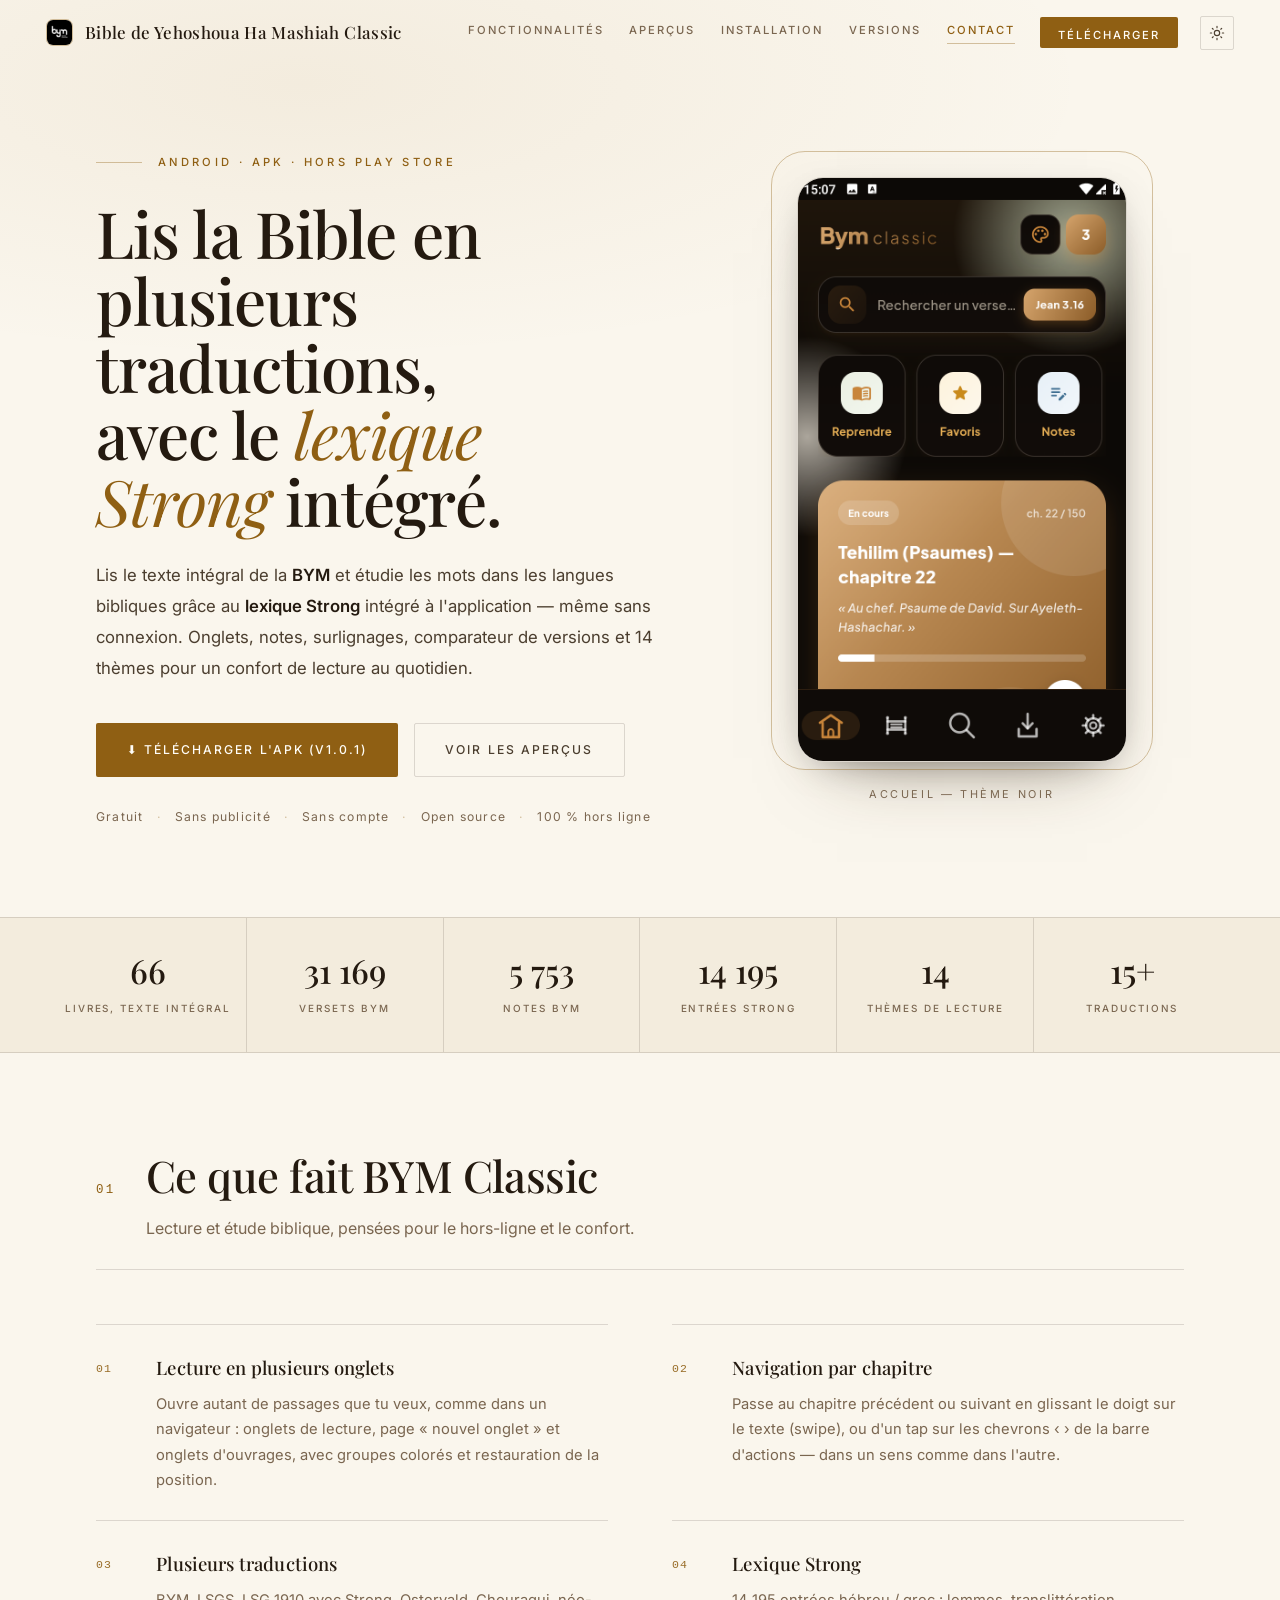
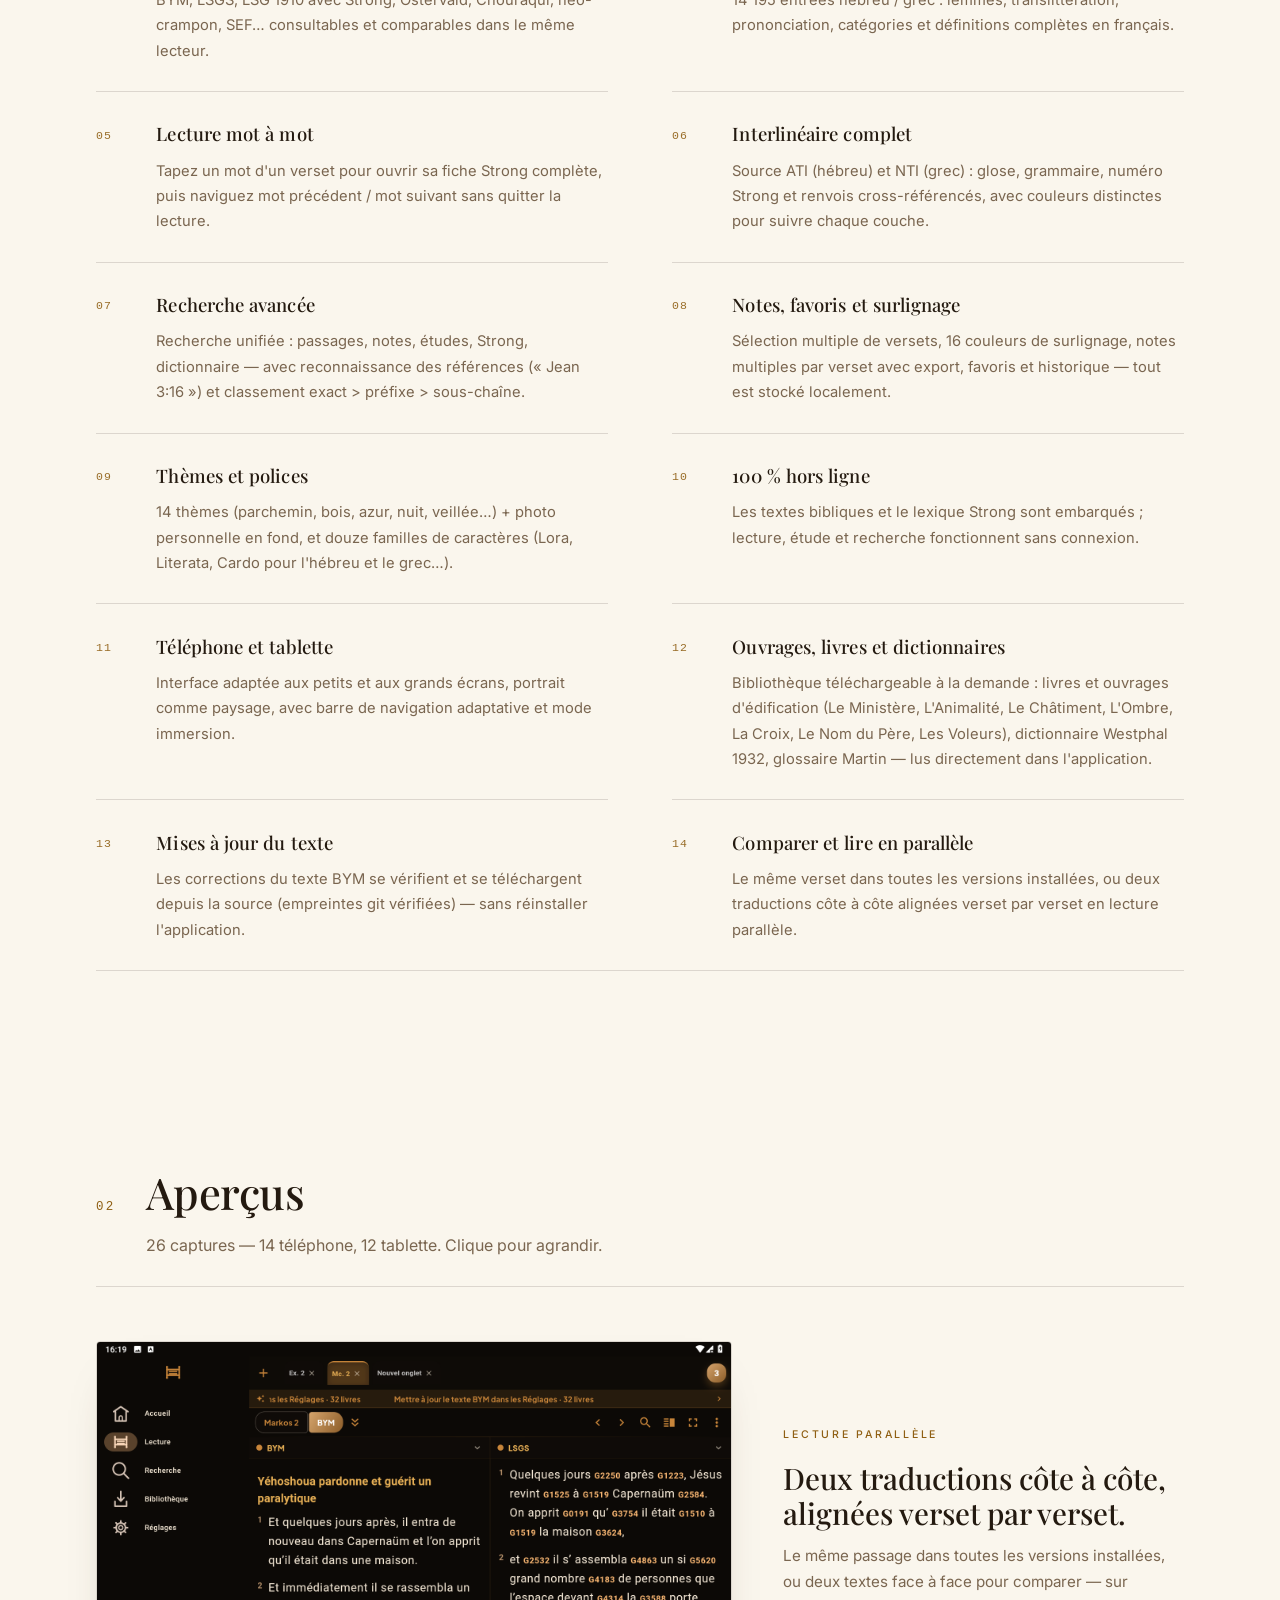
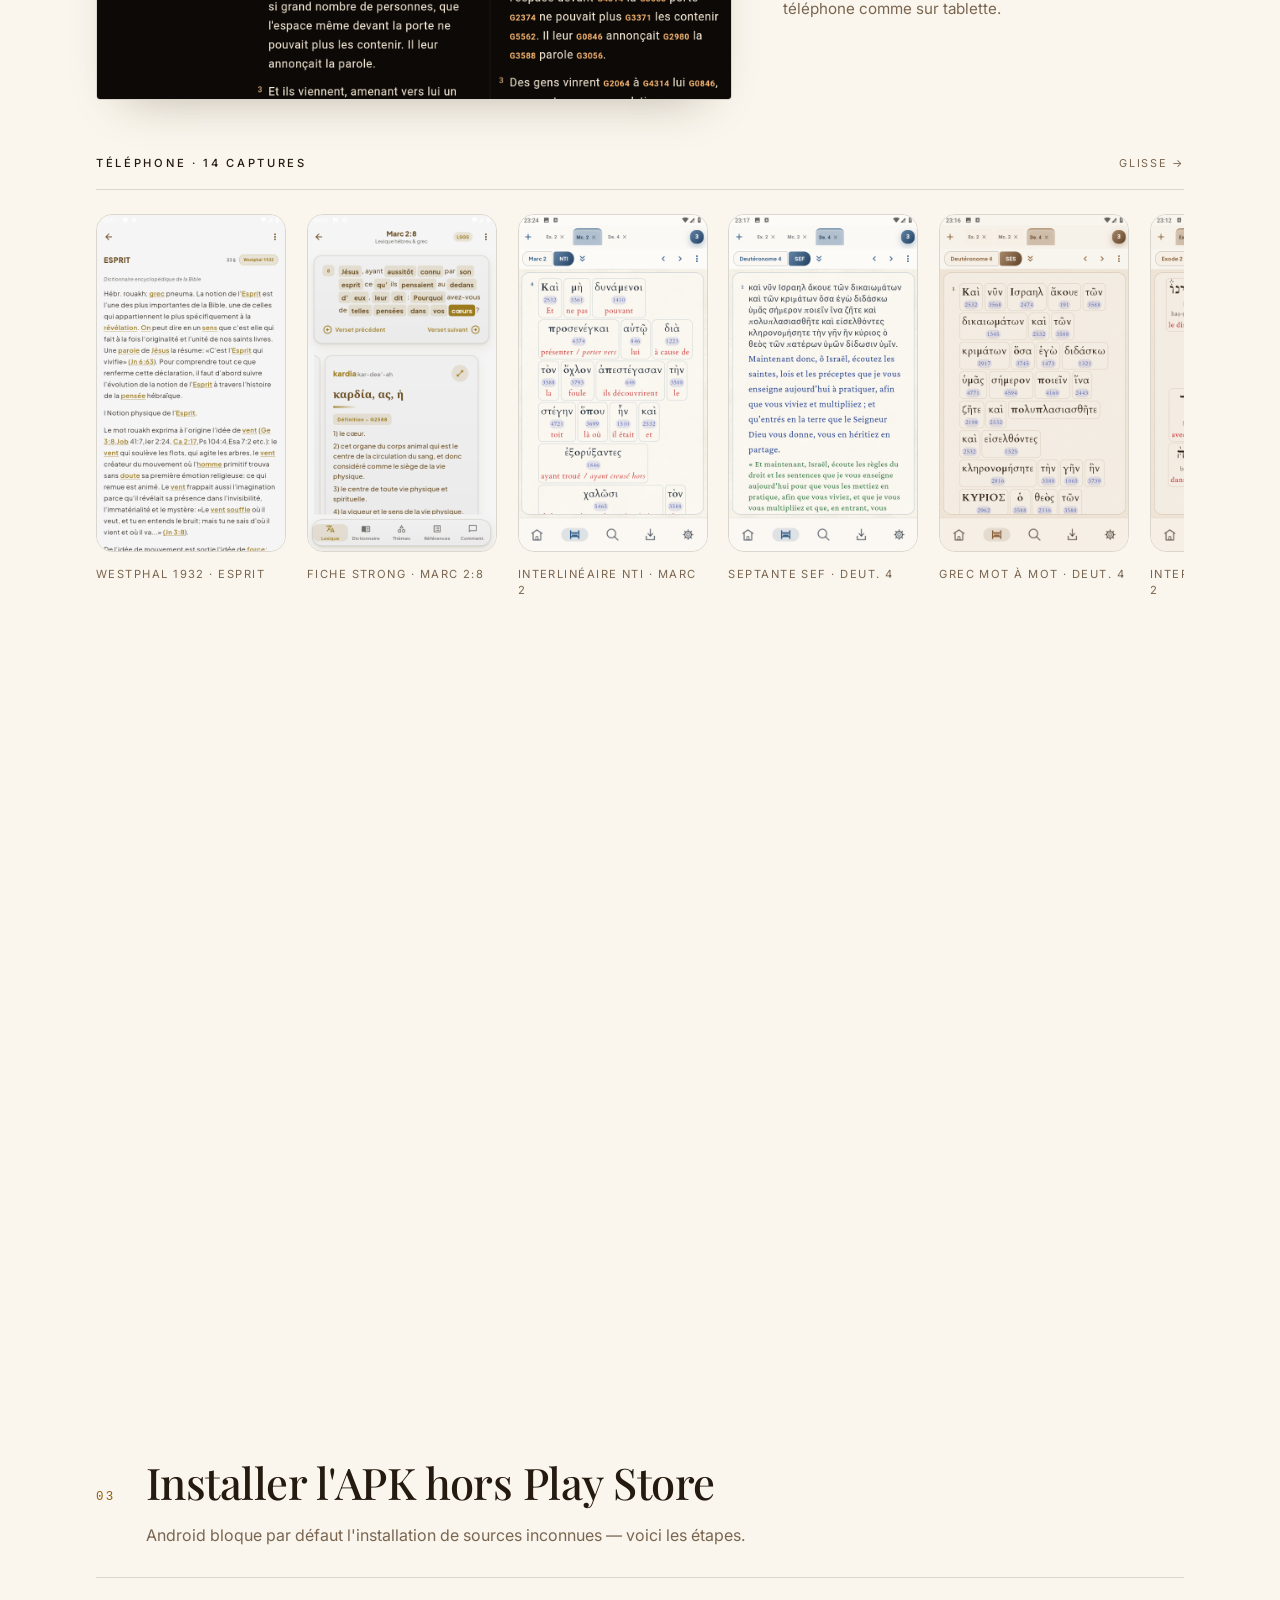
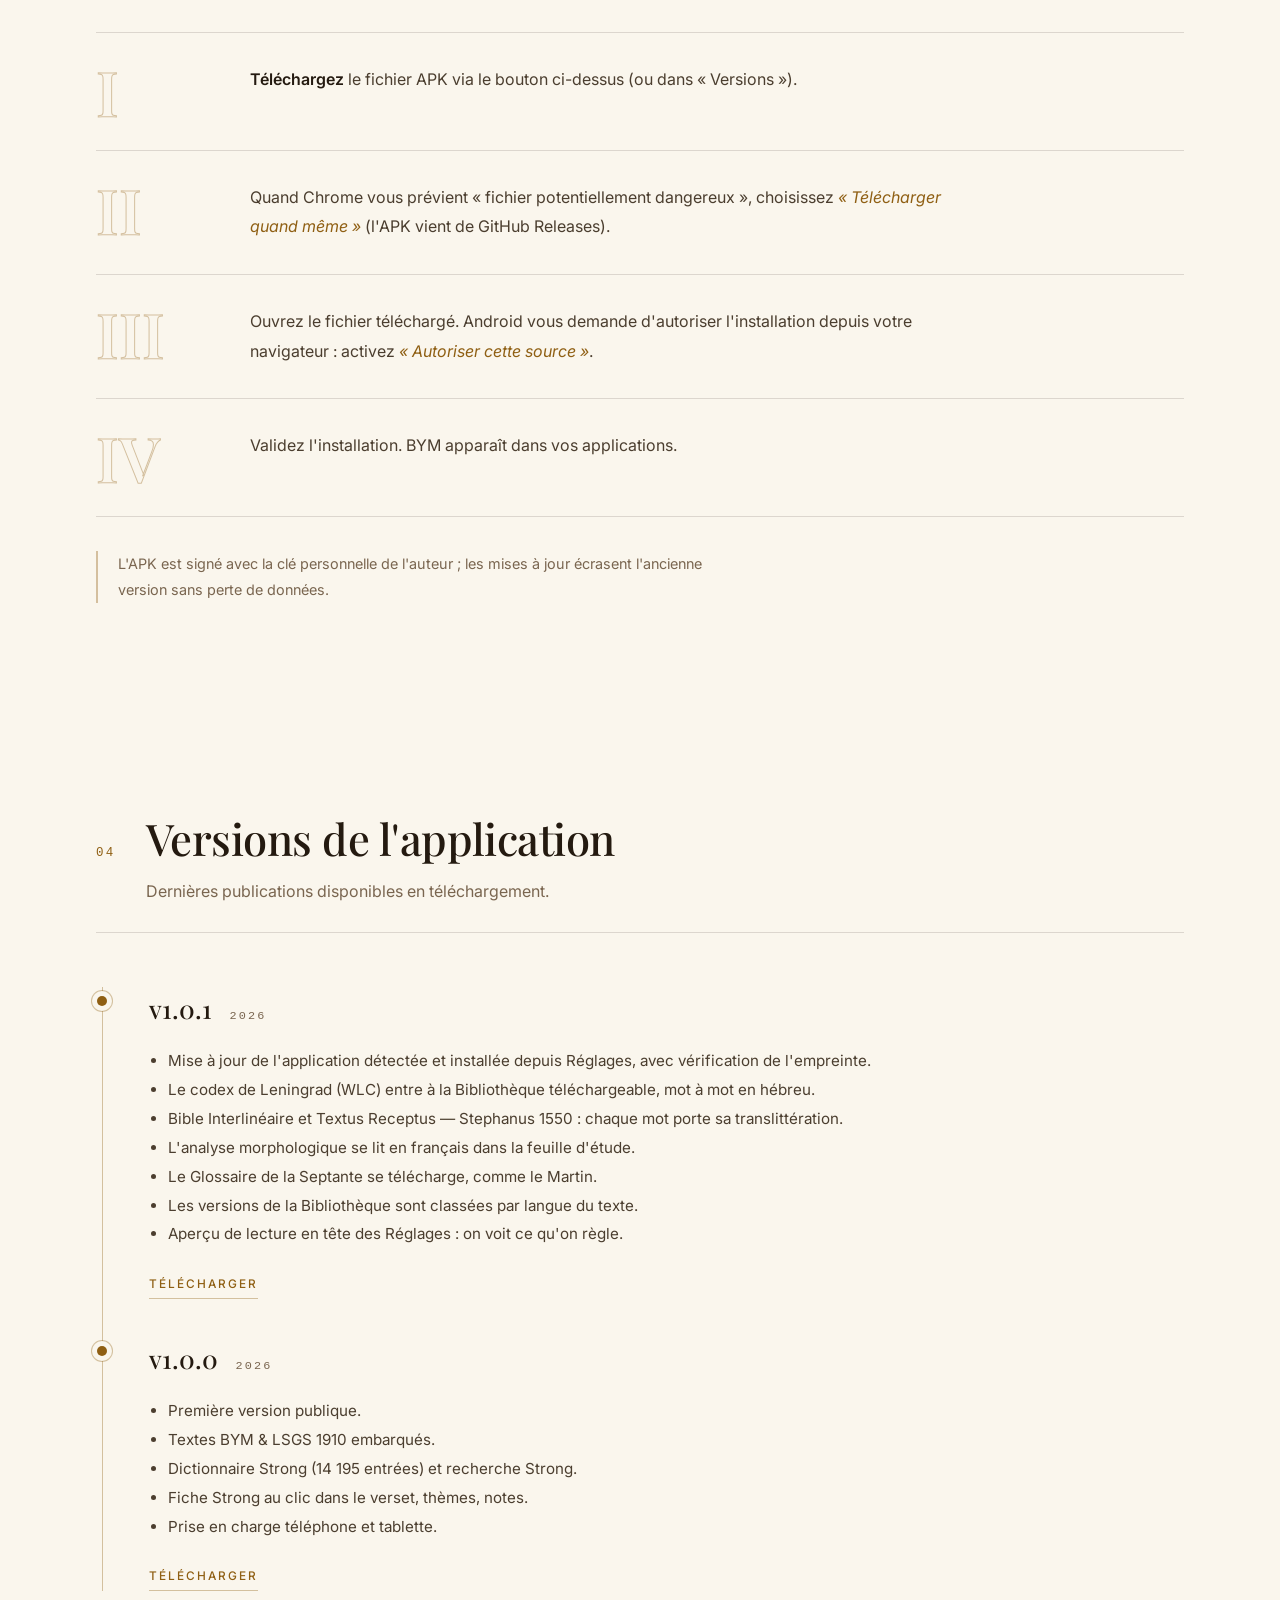
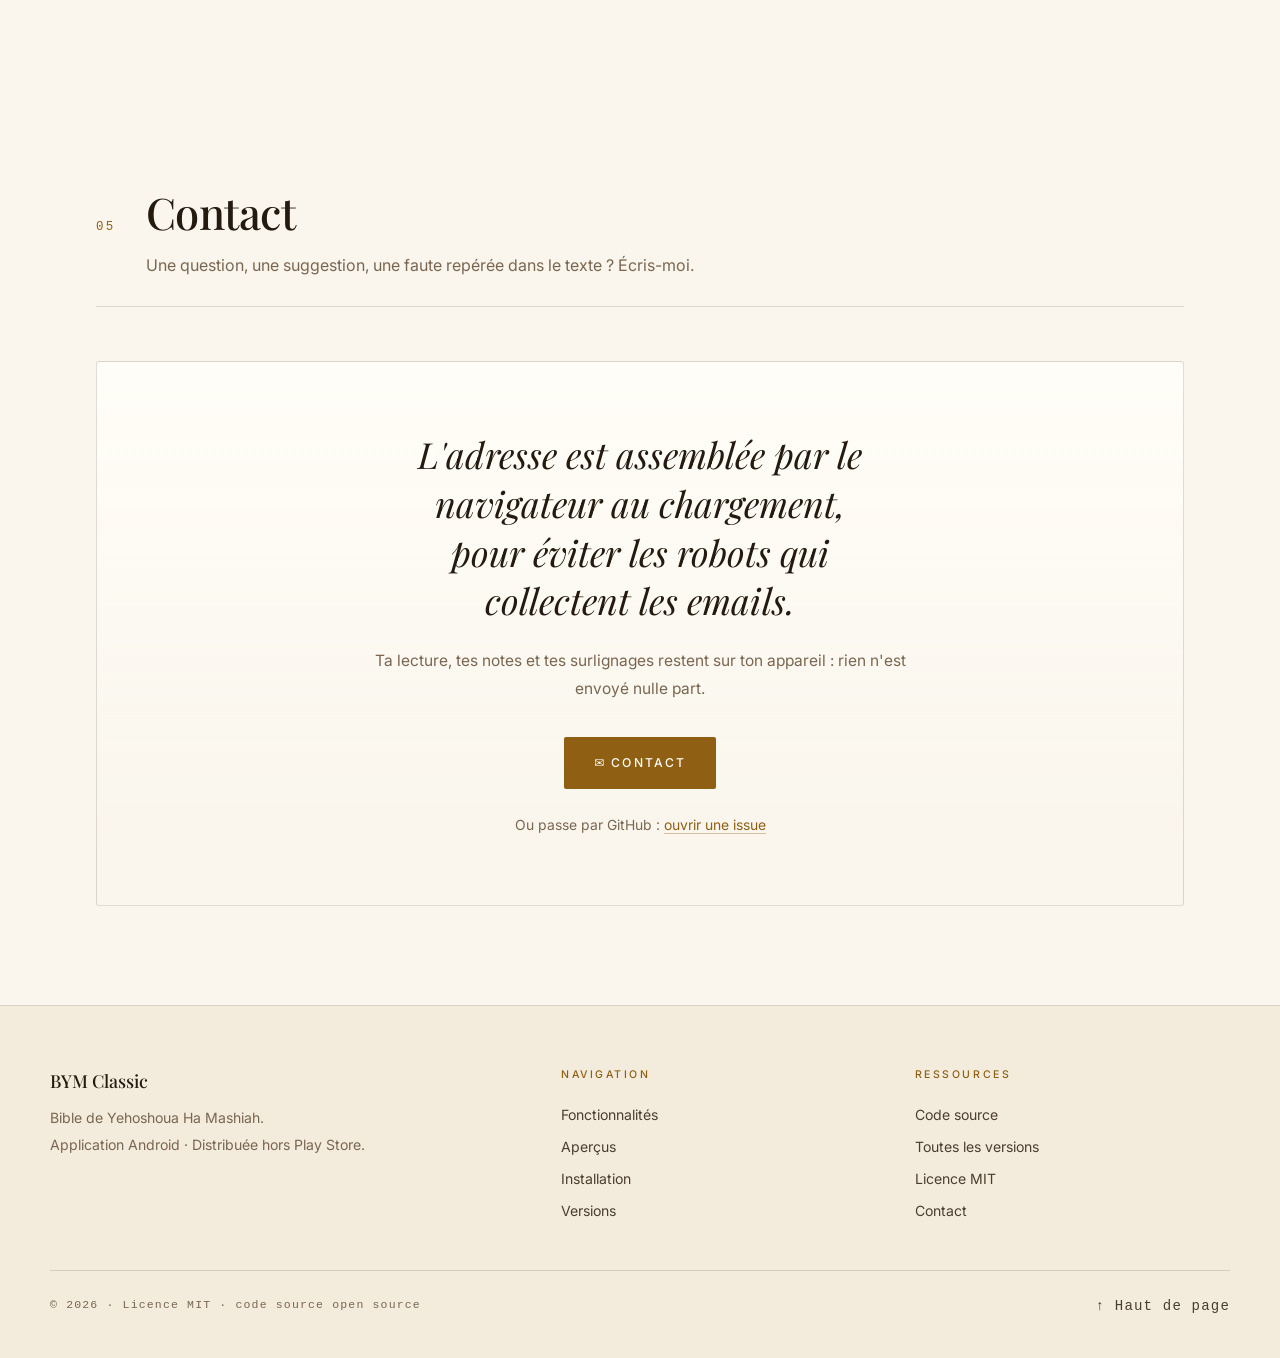
==== commit 33342eee: "Revert "Reglages : la derniere verification de mise a jour porte sa date" This reverts commit 9e461b" ====
--- a/docs/index.html
+++ b/docs/index.html
@@ -37,9 +37,9 @@
     "name": "BYM Classic — Bible de Yehoshoua Ha Mashiah",
     "operatingSystem": "Android",
     "applicationCategory": "BookApplication",
-    "softwareVersion": "1.0.2",
+    "softwareVersion": "1.0.1",
     "offers": { "@type": "Offer", "price": "0", "priceCurrency": "EUR" },
-    "downloadUrl": "https://github.com/victordiaz1000/bym-classic/releases/download/v1.0.2/bym-1.0.2.apk",
+    "downloadUrl": "https://github.com/victordiaz1000/bym-classic/releases/download/v1.0.1/bym-1.0.1.apk",
     "fileSize": "APK Android",
     "inLanguage": ["fr", "he", "grc"],
     "description": "Application biblique Android hors Play Store : plusieurs traductions, lexique Strong, interlinéaires ATI/NTI, onglets, notes, surlignages, 14 thèmes. Fonctionne 100 % hors ligne."
@@ -91,8 +91,8 @@
         lecture au quotidien.
       </p>
       <div class="hero-actions">
-        <a class="btn btn-primary" id="download" href="https://github.com/victordiaz1000/bym-classic/releases/download/v1.0.2/bym-1.0.2.apk" download>
-          ⬇ Télécharger l'APK (v1.0.2)
+        <a class="btn btn-primary" id="download" href="https://github.com/victordiaz1000/bym-classic/releases/download/v1.0.1/bym-1.0.1.apk" download>
+          ⬇ Télécharger l'APK (v1.0.1)
         </a>
         <a class="btn btn-ghost" href="#screenshots">Voir les aperçus</a>
       </div>
@@ -234,17 +234,6 @@
     </div>
 
     <div class="changelog rv" id="changelog-list">
-      <div class="release">
-        <div class="release-head">
-          <span class="release-tag">v1.0.2</span>
-          <span class="release-date">2026</span>
-        </div>
-        <ul>
-          <li>Réglages date la dernière vérification de mise à jour : « il y a 4 min », « hier, 21:14 ».</li>
-          <li>Un contrôle lancé à la main repousse l'horodatage à l'instant.</li>
-        </ul>
-        <a class="release-link" href="https://github.com/victordiaz1000/bym-classic/releases/download/v1.0.2/bym-1.0.2.apk" download>Télécharger</a>
-      </div>
       <div class="release">
         <div class="release-head">
           <span class="release-tag">v1.0.1</span>
